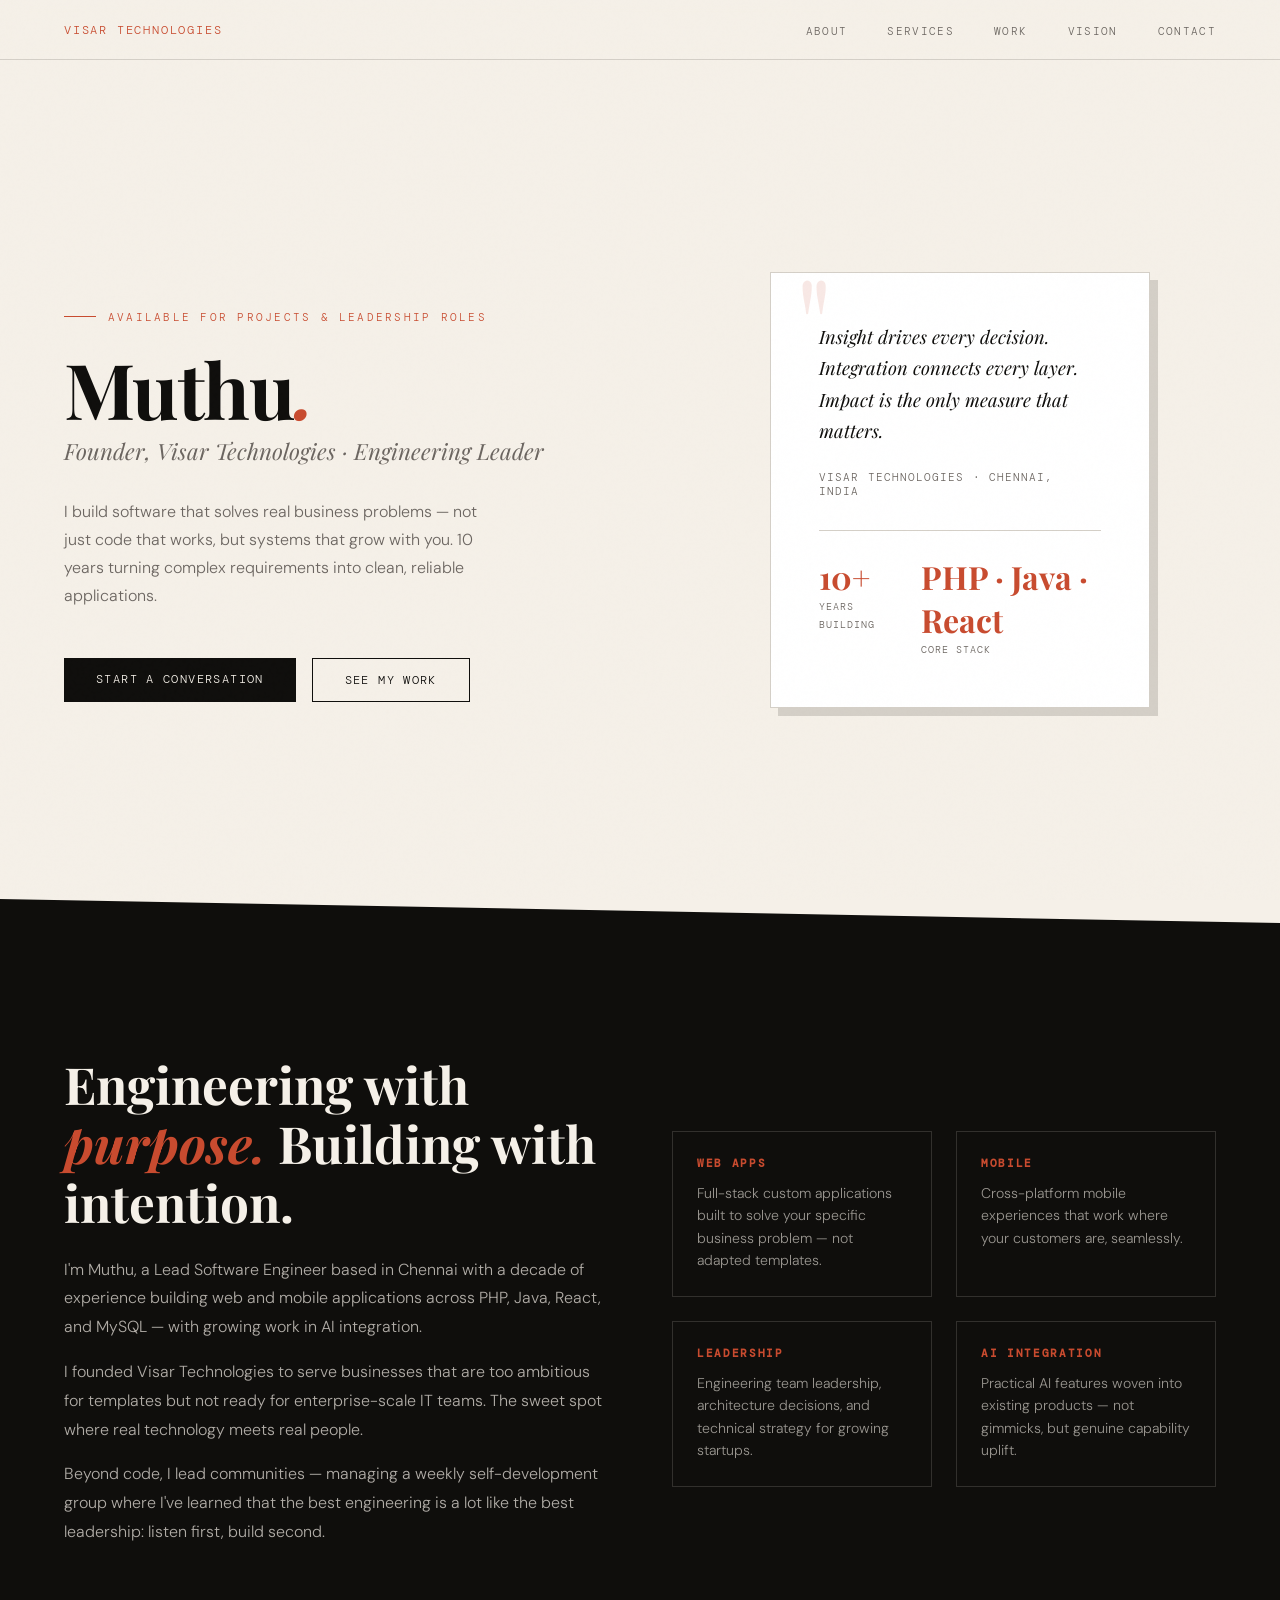
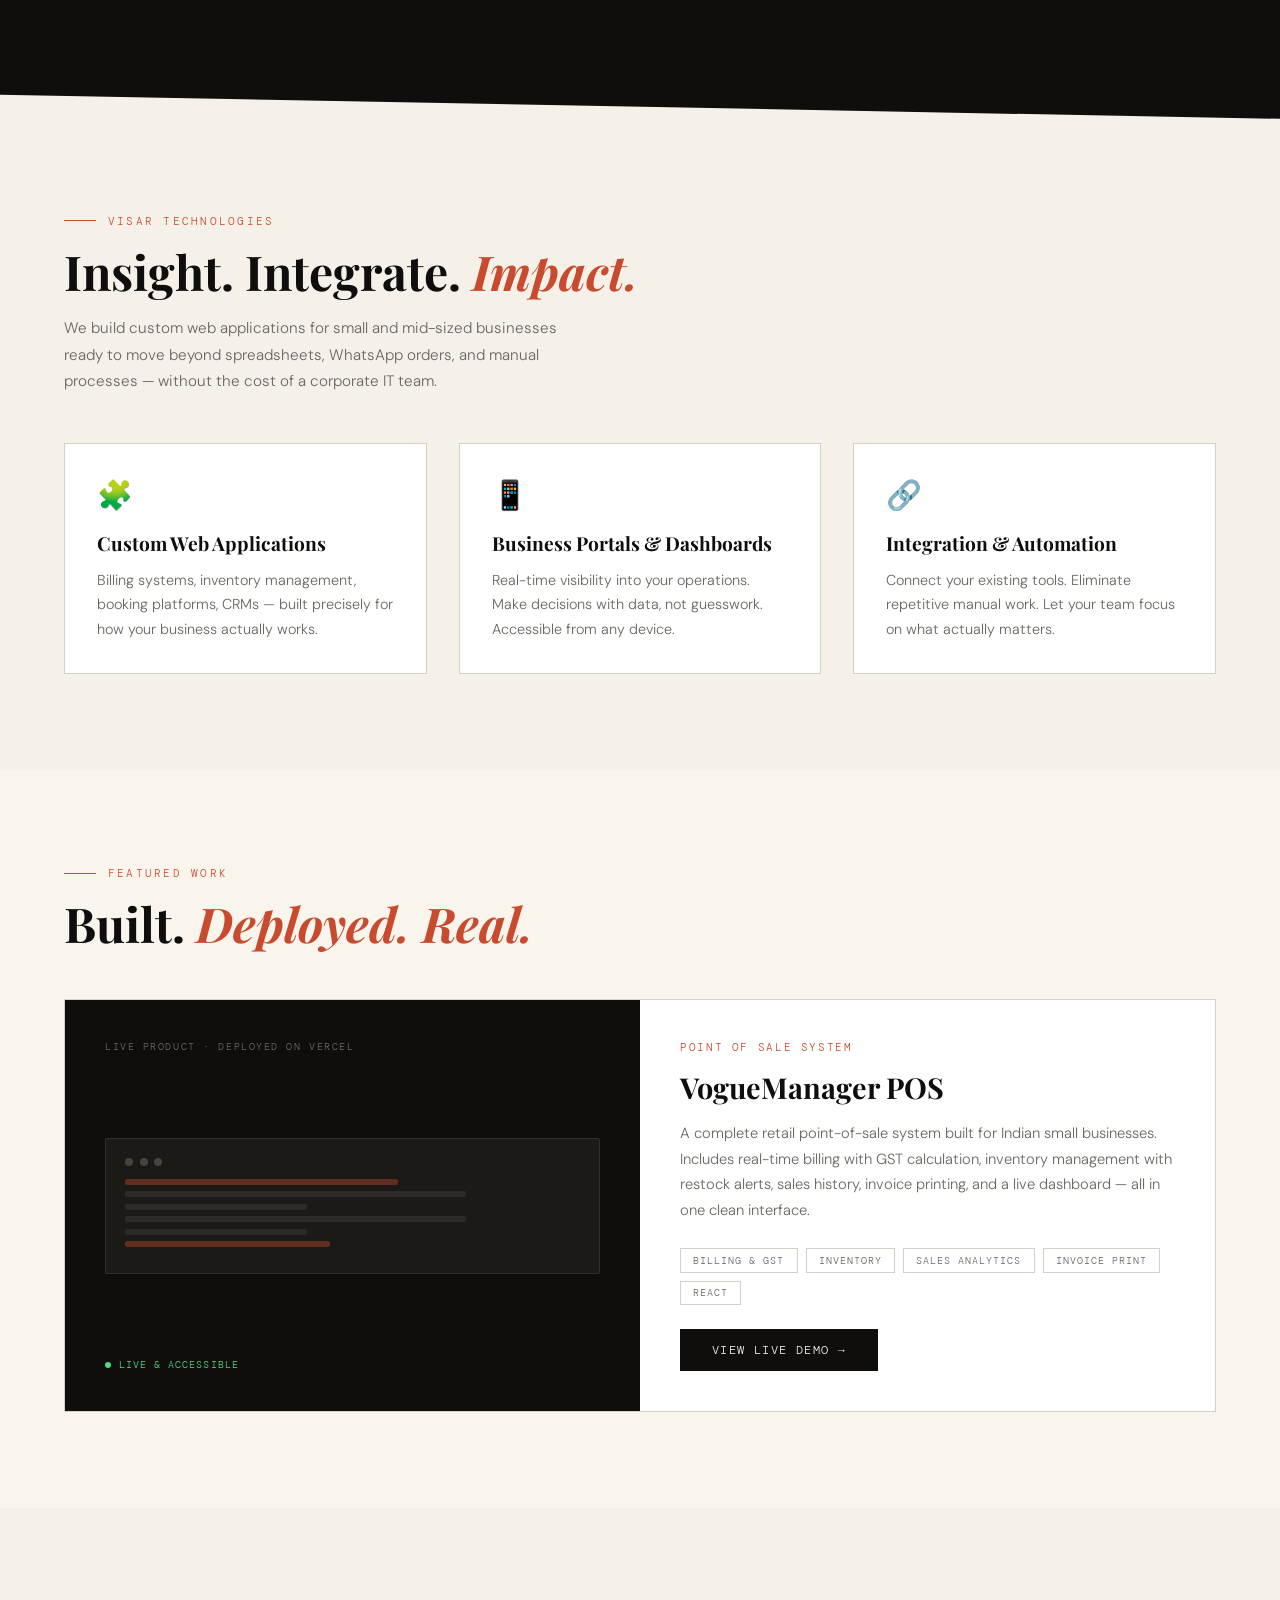
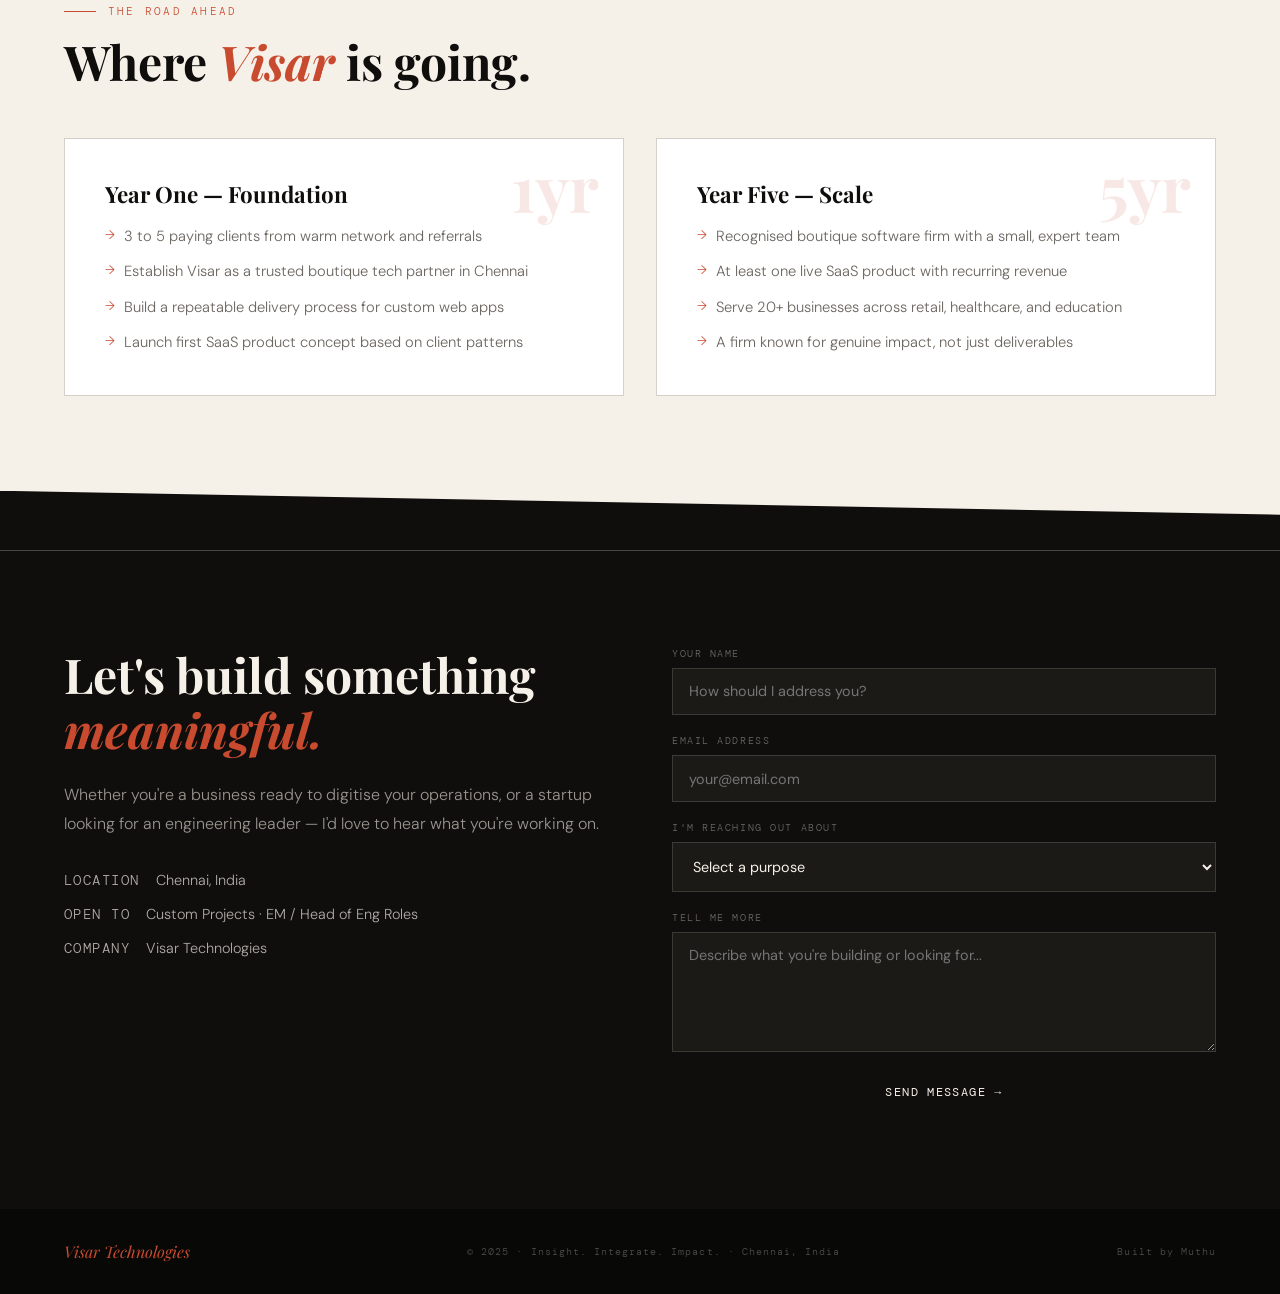
==== index.html @ 9df5c3df "Index committed" ====
<!DOCTYPE html>
<html lang="en">
<head>
<meta charset="UTF-8">
<meta name="viewport" content="width=device-width, initial-scale=1.0">
<title>Muthu — Founder, Visar Technologies</title>
<link href="https://fonts.googleapis.com/css2?family=Playfair+Display:ital,wght@0,400;0,700;1,400&family=DM+Mono:wght@300;400;500&family=DM+Sans:wght@300;400;500&display=swap" rel="stylesheet">
<style>
  :root {
    --ink: #0f0e0c;
    --paper: #f5f0e8;
    --accent: #c84b2f;
    --gold: #b8860b;
    --muted: #6b6560;
    --border: #d4cfc7;
    --card: #ffffff;
  }

  * { margin: 0; padding: 0; box-sizing: border-box; }

  html { scroll-behavior: smooth; }

  body {
    background: var(--paper);
    color: var(--ink);
    font-family: 'DM Sans', sans-serif;
    font-weight: 300;
    overflow-x: hidden;
  }

  /* Grain texture overlay */
  body::before {
    content: '';
    position: fixed;
    top: 0; left: 0;
    width: 100%; height: 100%;
    background-image: url("data:image/svg+xml,%3Csvg viewBox='0 0 256 256' xmlns='http://www.w3.org/2000/svg'%3E%3Cfilter id='noise'%3E%3CfeTurbulence type='fractalNoise' baseFrequency='0.9' numOctaves='4' stitchTiles='stitch'/%3E%3C/filter%3E%3Crect width='100%25' height='100%25' filter='url(%23noise)' opacity='0.04'/%3E%3C/svg%3E");
    pointer-events: none;
    z-index: 1000;
    opacity: 0.4;
  }

  /* NAV */
  nav {
    position: fixed;
    top: 0; left: 0; right: 0;
    z-index: 100;
    padding: 1.2rem 4rem;
    display: flex;
    justify-content: space-between;
    align-items: center;
    background: rgba(245, 240, 232, 0.92);
    backdrop-filter: blur(12px);
    border-bottom: 1px solid var(--border);
  }

  .nav-logo {
    font-family: 'DM Mono', monospace;
    font-size: 0.75rem;
    letter-spacing: 0.15em;
    text-transform: uppercase;
    color: var(--accent);
  }

  .nav-links {
    display: flex;
    gap: 2.5rem;
    list-style: none;
  }

  .nav-links a {
    font-family: 'DM Mono', monospace;
    font-size: 0.7rem;
    letter-spacing: 0.12em;
    text-transform: uppercase;
    color: var(--muted);
    text-decoration: none;
    transition: color 0.2s;
  }

  .nav-links a:hover { color: var(--ink); }

  /* HERO */
  .hero {
    min-height: 100vh;
    display: grid;
    grid-template-columns: 1fr 1fr;
    padding-top: 5rem;
    position: relative;
    overflow: hidden;
  }

  .hero-left {
    padding: 6rem 3rem 4rem 4rem;
    display: flex;
    flex-direction: column;
    justify-content: center;
    animation: fadeUp 0.9s ease both;
  }

  .hero-tag {
    font-family: 'DM Mono', monospace;
    font-size: 0.7rem;
    letter-spacing: 0.2em;
    text-transform: uppercase;
    color: var(--accent);
    margin-bottom: 1.5rem;
    display: flex;
    align-items: center;
    gap: 0.75rem;
  }

  .hero-tag::before {
    content: '';
    width: 2rem;
    height: 1px;
    background: var(--accent);
  }

  .hero-name {
    font-family: 'Playfair Display', serif;
    font-size: clamp(3.5rem, 6vw, 5.5rem);
    line-height: 1.05;
    font-weight: 700;
    margin-bottom: 0.5rem;
    letter-spacing: -0.02em;
  }

  .hero-name span {
    font-style: italic;
    color: var(--accent);
  }

  .hero-title {
    font-family: 'Playfair Display', serif;
    font-size: clamp(1.1rem, 2vw, 1.4rem);
    color: var(--muted);
    font-style: italic;
    margin-bottom: 2rem;
    font-weight: 400;
  }

  .hero-desc {
    font-size: 1rem;
    line-height: 1.75;
    color: var(--muted);
    max-width: 420px;
    margin-bottom: 3rem;
  }

  .hero-ctas {
    display: flex;
    gap: 1rem;
    flex-wrap: wrap;
  }

  .btn-primary {
    padding: 0.85rem 2rem;
    background: var(--ink);
    color: var(--paper);
    font-family: 'DM Mono', monospace;
    font-size: 0.72rem;
    letter-spacing: 0.12em;
    text-transform: uppercase;
    text-decoration: none;
    border: none;
    cursor: pointer;
    transition: all 0.25s;
    display: inline-block;
  }

  .btn-primary:hover {
    background: var(--accent);
    transform: translateY(-2px);
  }

  .btn-secondary {
    padding: 0.85rem 2rem;
    background: transparent;
    color: var(--ink);
    font-family: 'DM Mono', monospace;
    font-size: 0.72rem;
    letter-spacing: 0.12em;
    text-transform: uppercase;
    text-decoration: none;
    border: 1px solid var(--ink);
    cursor: pointer;
    transition: all 0.25s;
    display: inline-block;
  }

  .btn-secondary:hover {
    background: var(--ink);
    color: var(--paper);
    transform: translateY(-2px);
  }

  .hero-right {
    position: relative;
    display: flex;
    align-items: center;
    justify-content: center;
    animation: fadeUp 0.9s 0.2s ease both;
    opacity: 0;
  }

  .hero-card {
    background: var(--card);
    border: 1px solid var(--border);
    padding: 3rem;
    max-width: 380px;
    width: 90%;
    position: relative;
    box-shadow: 8px 8px 0 var(--border);
  }

  .hero-card::before {
    content: '"';
    font-family: 'Playfair Display', serif;
    font-size: 8rem;
    color: var(--accent);
    opacity: 0.12;
    position: absolute;
    top: -1rem;
    left: 1.5rem;
    line-height: 1;
  }

  .hero-card p {
    font-family: 'Playfair Display', serif;
    font-size: 1.15rem;
    line-height: 1.7;
    font-style: italic;
    color: var(--ink);
    margin-bottom: 1.5rem;
  }

  .hero-card-meta {
    font-family: 'DM Mono', monospace;
    font-size: 0.68rem;
    letter-spacing: 0.1em;
    text-transform: uppercase;
    color: var(--muted);
  }

  .hero-stat-row {
    display: flex;
    gap: 2rem;
    margin-top: 2rem;
    padding-top: 1.5rem;
    border-top: 1px solid var(--border);
  }

  .hero-stat h3 {
    font-family: 'Playfair Display', serif;
    font-size: 2rem;
    color: var(--accent);
    font-weight: 700;
  }

  .hero-stat p {
    font-family: 'DM Mono', monospace;
    font-size: 0.65rem;
    letter-spacing: 0.1em;
    text-transform: uppercase;
    color: var(--muted);
    font-style: normal;
    margin: 0;
  }

  /* DIAGONAL DIVIDER */
  .divider {
    width: 100%;
    height: 60px;
    background: var(--ink);
    clip-path: polygon(0 0, 100% 40%, 100% 100%, 0 100%);
    margin-top: -1px;
  }

  /* ABOUT */
  .about {
    background: var(--ink);
    color: var(--paper);
    padding: 6rem 4rem;
    display: grid;
    grid-template-columns: 1fr 1fr;
    gap: 4rem;
    align-items: center;
  }

  .about-left h2 {
    font-family: 'Playfair Display', serif;
    font-size: clamp(2rem, 4vw, 3.2rem);
    line-height: 1.15;
    margin-bottom: 1.5rem;
  }

  .about-left h2 em {
    color: var(--accent);
    font-style: italic;
  }

  .about-left p {
    font-size: 1rem;
    line-height: 1.8;
    color: rgba(245,240,232,0.7);
    margin-bottom: 1rem;
  }

  .about-right {
    display: grid;
    grid-template-columns: 1fr 1fr;
    gap: 1.5rem;
  }

  .skill-card {
    border: 1px solid rgba(245,240,232,0.15);
    padding: 1.5rem;
    transition: border-color 0.2s;
  }

  .skill-card:hover {
    border-color: var(--accent);
  }

  .skill-card h4 {
    font-family: 'DM Mono', monospace;
    font-size: 0.7rem;
    letter-spacing: 0.15em;
    text-transform: uppercase;
    color: var(--accent);
    margin-bottom: 0.75rem;
  }

  .skill-card p {
    font-size: 0.88rem;
    line-height: 1.6;
    color: rgba(245,240,232,0.6);
    margin: 0;
  }

  /* DIVIDER REVERSE */
  .divider-reverse {
    width: 100%;
    height: 60px;
    background: var(--ink);
    clip-path: polygon(0 0, 100% 0, 100% 100%, 0 60%);
    margin-bottom: -1px;
  }

  /* VISAR SECTION */
  .visar {
    padding: 6rem 4rem;
    background: var(--paper);
  }

  .section-label {
    font-family: 'DM Mono', monospace;
    font-size: 0.7rem;
    letter-spacing: 0.2em;
    text-transform: uppercase;
    color: var(--accent);
    margin-bottom: 1rem;
    display: flex;
    align-items: center;
    gap: 0.75rem;
  }

  .section-label::before {
    content: '';
    width: 2rem;
    height: 1px;
    background: var(--accent);
  }

  .section-title {
    font-family: 'Playfair Display', serif;
    font-size: clamp(2rem, 4vw, 3rem);
    line-height: 1.15;
    margin-bottom: 1rem;
  }

  .section-title em { color: var(--accent); font-style: italic; }

  .visar-grid {
    display: grid;
    grid-template-columns: 1fr 1fr 1fr;
    gap: 2rem;
    margin-top: 3rem;
  }

  .visar-card {
    border: 1px solid var(--border);
    padding: 2rem;
    background: var(--card);
    transition: all 0.25s;
    position: relative;
    overflow: hidden;
  }

  .visar-card::after {
    content: '';
    position: absolute;
    bottom: 0; left: 0;
    width: 0; height: 3px;
    background: var(--accent);
    transition: width 0.3s;
  }

  .visar-card:hover::after { width: 100%; }
  .visar-card:hover { transform: translateY(-4px); box-shadow: 0 12px 32px rgba(0,0,0,0.08); }

  .visar-icon {
    font-size: 1.8rem;
    margin-bottom: 1rem;
  }

  .visar-card h3 {
    font-family: 'Playfair Display', serif;
    font-size: 1.2rem;
    margin-bottom: 0.75rem;
  }

  .visar-card p {
    font-size: 0.9rem;
    line-height: 1.7;
    color: var(--muted);
  }

  /* PROJECTS */
  .projects {
    padding: 6rem 4rem;
    background: #f9f5ed;
  }

  .project-card {
    border: 1px solid var(--border);
    background: var(--card);
    overflow: hidden;
    display: grid;
    grid-template-columns: 1fr 1fr;
    margin-top: 3rem;
    transition: box-shadow 0.25s;
  }

  .project-card:hover {
    box-shadow: 0 16px 48px rgba(0,0,0,0.1);
  }

  .project-preview {
    background: var(--ink);
    padding: 2.5rem;
    display: flex;
    flex-direction: column;
    justify-content: space-between;
    min-height: 320px;
  }

  .project-preview-header {
    font-family: 'DM Mono', monospace;
    font-size: 0.65rem;
    letter-spacing: 0.15em;
    text-transform: uppercase;
    color: rgba(245,240,232,0.4);
  }

  .project-screen {
    background: rgba(245,240,232,0.05);
    border: 1px solid rgba(245,240,232,0.1);
    border-radius: 2px;
    padding: 1.2rem;
    margin: 1rem 0;
  }

  .screen-bar {
    display: flex;
    gap: 0.4rem;
    margin-bottom: 0.8rem;
  }

  .screen-dot {
    width: 8px; height: 8px;
    border-radius: 50%;
    background: rgba(245,240,232,0.2);
  }

  .screen-line {
    height: 6px;
    background: rgba(245,240,232,0.08);
    border-radius: 2px;
    margin-bottom: 0.4rem;
  }

  .screen-line.accent { background: rgba(200,75,47,0.4); width: 60%; }
  .screen-line.short { width: 40%; }
  .screen-line.med { width: 75%; }

  .project-live-tag {
    font-family: 'DM Mono', monospace;
    font-size: 0.65rem;
    letter-spacing: 0.1em;
    text-transform: uppercase;
    color: #4ade80;
    display: flex;
    align-items: center;
    gap: 0.5rem;
  }

  .project-live-tag::before {
    content: '';
    width: 6px; height: 6px;
    border-radius: 50%;
    background: #4ade80;
    animation: pulse 2s infinite;
  }

  .project-info {
    padding: 2.5rem;
    display: flex;
    flex-direction: column;
    justify-content: center;
  }

  .project-type {
    font-family: 'DM Mono', monospace;
    font-size: 0.68rem;
    letter-spacing: 0.15em;
    text-transform: uppercase;
    color: var(--accent);
    margin-bottom: 1rem;
  }

  .project-info h3 {
    font-family: 'Playfair Display', serif;
    font-size: 1.8rem;
    margin-bottom: 1rem;
    line-height: 1.2;
  }

  .project-info p {
    font-size: 0.92rem;
    line-height: 1.75;
    color: var(--muted);
    margin-bottom: 1.5rem;
  }

  .project-tags {
    display: flex;
    flex-wrap: wrap;
    gap: 0.5rem;
    margin-bottom: 1.5rem;
  }

  .tag {
    font-family: 'DM Mono', monospace;
    font-size: 0.65rem;
    letter-spacing: 0.1em;
    text-transform: uppercase;
    padding: 0.3rem 0.75rem;
    border: 1px solid var(--border);
    color: var(--muted);
  }

  /* GOALS */
  .goals {
    padding: 6rem 4rem;
    background: var(--paper);
  }

  .goals-grid {
    display: grid;
    grid-template-columns: 1fr 1fr;
    gap: 2rem;
    margin-top: 3rem;
  }

  .goal-card {
    border: 1px solid var(--border);
    padding: 2.5rem;
    background: var(--card);
    position: relative;
  }

  .goal-year {
    font-family: 'Playfair Display', serif;
    font-size: 4rem;
    color: var(--accent);
    opacity: 0.12;
    position: absolute;
    top: 1rem;
    right: 1.5rem;
    font-weight: 700;
    line-height: 1;
  }

  .goal-card h3 {
    font-family: 'Playfair Display', serif;
    font-size: 1.4rem;
    margin-bottom: 1rem;
  }

  .goal-items {
    list-style: none;
    display: flex;
    flex-direction: column;
    gap: 0.75rem;
  }

  .goal-items li {
    font-size: 0.92rem;
    color: var(--muted);
    line-height: 1.6;
    padding-left: 1.2rem;
    position: relative;
  }

  .goal-items li::before {
    content: '→';
    position: absolute;
    left: 0;
    color: var(--accent);
    font-size: 0.8rem;
  }

  /* CONTACT */
  .contact {
    background: var(--ink);
    color: var(--paper);
    padding: 6rem 4rem;
    display: grid;
    grid-template-columns: 1fr 1fr;
    gap: 4rem;
    align-items: start;
  }

  .contact-left h2 {
    font-family: 'Playfair Display', serif;
    font-size: clamp(2rem, 4vw, 3rem);
    line-height: 1.15;
    margin-bottom: 1.5rem;
  }

  .contact-left h2 em { color: var(--accent); font-style: italic; }

  .contact-left p {
    font-size: 1rem;
    line-height: 1.8;
    color: rgba(245,240,232,0.6);
    margin-bottom: 2rem;
  }

  .contact-detail {
    display: flex;
    align-items: center;
    gap: 1rem;
    margin-bottom: 1rem;
  }

  .contact-detail-icon {
    font-family: 'DM Mono', monospace;
    font-size: 0.65rem;
    letter-spacing: 0.1em;
    text-transform: uppercase;
    color: var(--accent);
    min-width: 60px;
  }

  .contact-detail span {
    font-size: 0.9rem;
    color: rgba(245,240,232,0.7);
  }

  .contact-form {
    display: flex;
    flex-direction: column;
    gap: 1.2rem;
  }

  .form-group {
    display: flex;
    flex-direction: column;
    gap: 0.5rem;
  }

  .form-group label {
    font-family: 'DM Mono', monospace;
    font-size: 0.65rem;
    letter-spacing: 0.15em;
    text-transform: uppercase;
    color: rgba(245,240,232,0.4);
  }

  .form-group input,
  .form-group textarea,
  .form-group select {
    background: rgba(245,240,232,0.05);
    border: 1px solid rgba(245,240,232,0.15);
    color: var(--paper);
    padding: 0.85rem 1rem;
    font-family: 'DM Sans', sans-serif;
    font-size: 0.9rem;
    outline: none;
    transition: border-color 0.2s;
    width: 100%;
  }

  .form-group select option {
    background: var(--ink);
    color: var(--paper);
  }

  .form-group input:focus,
  .form-group textarea:focus,
  .form-group select:focus {
    border-color: var(--accent);
  }

  .form-group textarea {
    resize: vertical;
    min-height: 120px;
  }

  .form-success {
    display: none;
    padding: 1rem;
    background: rgba(74, 222, 128, 0.1);
    border: 1px solid rgba(74, 222, 128, 0.3);
    color: #4ade80;
    font-family: 'DM Mono', monospace;
    font-size: 0.75rem;
    letter-spacing: 0.1em;
    text-align: center;
  }

  /* FOOTER */
  footer {
    background: #080807;
    color: rgba(245,240,232,0.3);
    padding: 2rem 4rem;
    display: flex;
    justify-content: space-between;
    align-items: center;
  }

  footer p {
    font-family: 'DM Mono', monospace;
    font-size: 0.65rem;
    letter-spacing: 0.1em;
  }

  .footer-brand {
    font-family: 'Playfair Display', serif;
    font-size: 1rem;
    color: var(--accent);
    font-style: italic;
  }

  /* ANIMATIONS */
  @keyframes fadeUp {
    from { opacity: 0; transform: translateY(24px); }
    to { opacity: 1; transform: translateY(0); }
  }

  @keyframes pulse {
    0%, 100% { opacity: 1; }
    50% { opacity: 0.4; }
  }

  .fade-in {
    opacity: 0;
    transform: translateY(20px);
    transition: opacity 0.7s ease, transform 0.7s ease;
  }

  .fade-in.visible {
    opacity: 1;
    transform: translateY(0);
  }

  /* RESPONSIVE */
  @media (max-width: 900px) {
    nav { padding: 1rem 1.5rem; }
    .nav-links { display: none; }
    .hero { grid-template-columns: 1fr; min-height: auto; }
    .hero-left { padding: 6rem 1.5rem 2rem; }
    .hero-right { padding: 2rem 1.5rem 4rem; }
    .about, .contact { grid-template-columns: 1fr; padding: 4rem 1.5rem; }
    .visar { padding: 4rem 1.5rem; }
    .visar-grid { grid-template-columns: 1fr; }
    .projects { padding: 4rem 1.5rem; }
    .project-card { grid-template-columns: 1fr; }
    .goals { padding: 4rem 1.5rem; }
    .goals-grid { grid-template-columns: 1fr; }
    footer { padding: 1.5rem; flex-direction: column; gap: 0.5rem; text-align: center; }
  }
</style>
</head>
<body>

<!-- NAV -->
<nav>
  <div class="nav-logo">Visar Technologies</div>
  <ul class="nav-links">
    <li><a href="#about">About</a></li>
    <li><a href="#visar">Services</a></li>
    <li><a href="#projects">Work</a></li>
    <li><a href="#goals">Vision</a></li>
    <li><a href="#contact">Contact</a></li>
  </ul>
</nav>

<!-- HERO -->
<section class="hero">
  <div class="hero-left">
    <div class="hero-tag">Available for Projects & Leadership Roles</div>
    <h1 class="hero-name">Muthu<span>.</span></h1>
    <p class="hero-title">Founder, Visar Technologies · Engineering Leader</p>
    <p class="hero-desc">
      I build software that solves real business problems — not just code that works, but systems that grow with you. 10 years turning complex requirements into clean, reliable applications.
    </p>
    <div class="hero-ctas">
      <a href="#contact" class="btn-primary">Start a Conversation</a>
      <a href="#projects" class="btn-secondary">See My Work</a>
    </div>
  </div>

  <div class="hero-right">
    <div class="hero-card">
      <p>Insight drives every decision. Integration connects every layer. Impact is the only measure that matters.</p>
      <div class="hero-card-meta">Visar Technologies · Chennai, India</div>
      <div class="hero-stat-row">
        <div class="hero-stat">
          <h3>10+</h3>
          <p>Years Building</p>
        </div>
        <div class="hero-stat">
          <h3>PHP · Java · React</h3>
          <p>Core Stack</p>
        </div>
      </div>
    </div>
  </div>
</section>

<!-- DIVIDER -->
<div class="divider"></div>

<!-- ABOUT -->
<section class="about" id="about">
  <div class="about-left fade-in">
    <h2>Engineering with <em>purpose.</em> Building with intention.</h2>
    <p>
      I'm Muthu, a Lead Software Engineer based in Chennai with a decade of experience building web and mobile applications across PHP, Java, React, and MySQL — with growing work in AI integration.
    </p>
    <p>
      I founded Visar Technologies to serve businesses that are too ambitious for templates but not ready for enterprise-scale IT teams. The sweet spot where real technology meets real people.
    </p>
    <p>
      Beyond code, I lead communities — managing a weekly self-development group where I've learned that the best engineering is a lot like the best leadership: listen first, build second.
    </p>
  </div>

  <div class="about-right fade-in">
    <div class="skill-card">
      <h4>Web Apps</h4>
      <p>Full-stack custom applications built to solve your specific business problem — not adapted templates.</p>
    </div>
    <div class="skill-card">
      <h4>Mobile</h4>
      <p>Cross-platform mobile experiences that work where your customers are, seamlessly.</p>
    </div>
    <div class="skill-card">
      <h4>Leadership</h4>
      <p>Engineering team leadership, architecture decisions, and technical strategy for growing startups.</p>
    </div>
    <div class="skill-card">
      <h4>AI Integration</h4>
      <p>Practical AI features woven into existing products — not gimmicks, but genuine capability uplift.</p>
    </div>
  </div>
</section>

<!-- DIVIDER REVERSE -->
<div class="divider-reverse"></div>

<!-- VISAR SECTION -->
<section class="visar" id="visar">
  <div class="section-label">Visar Technologies</div>
  <h2 class="section-title fade-in">Insight. Integrate. <em>Impact.</em></h2>
  <p style="color: var(--muted); max-width: 520px; line-height: 1.75; font-size: 0.95rem;" class="fade-in">
    We build custom web applications for small and mid-sized businesses ready to move beyond spreadsheets, WhatsApp orders, and manual processes — without the cost of a corporate IT team.
  </p>

  <div class="visar-grid">
    <div class="visar-card fade-in">
      <div class="visar-icon">🧩</div>
      <h3>Custom Web Applications</h3>
      <p>Billing systems, inventory management, booking platforms, CRMs — built precisely for how your business actually works.</p>
    </div>
    <div class="visar-card fade-in">
      <div class="visar-icon">📱</div>
      <h3>Business Portals & Dashboards</h3>
      <p>Real-time visibility into your operations. Make decisions with data, not guesswork. Accessible from any device.</p>
    </div>
    <div class="visar-card fade-in">
      <div class="visar-icon">🔗</div>
      <h3>Integration & Automation</h3>
      <p>Connect your existing tools. Eliminate repetitive manual work. Let your team focus on what actually matters.</p>
    </div>
  </div>
</section>

<!-- PROJECTS -->
<section class="projects" id="projects">
  <div class="section-label">Featured Work</div>
  <h2 class="section-title fade-in">Built. <em>Deployed. Real.</em></h2>

  <div class="project-card fade-in">
    <div class="project-preview">
      <div class="project-preview-header">Live Product · Deployed on Vercel</div>
      <div class="project-screen">
        <div class="screen-bar">
          <div class="screen-dot"></div>
          <div class="screen-dot"></div>
          <div class="screen-dot"></div>
        </div>
        <div class="screen-line accent"></div>
        <div class="screen-line med"></div>
        <div class="screen-line short"></div>
        <div class="screen-line med"></div>
        <div class="screen-line short"></div>
        <div class="screen-line accent" style="width:45%"></div>
      </div>
      <div class="project-live-tag">Live & Accessible</div>
    </div>

    <div class="project-info">
      <div class="project-type">Point of Sale System</div>
      <h3>VogueManager POS</h3>
      <p>
        A complete retail point-of-sale system built for Indian small businesses. Includes real-time billing with GST calculation, inventory management with restock alerts, sales history, invoice printing, and a live dashboard — all in one clean interface.
      </p>
      <div class="project-tags">
        <span class="tag">Billing & GST</span>
        <span class="tag">Inventory</span>
        <span class="tag">Sales Analytics</span>
        <span class="tag">Invoice Print</span>
        <span class="tag">React</span>
      </div>
      <a href="https://vogue-lilac.vercel.app/" target="_blank" class="btn-primary" style="align-self: flex-start;">View Live Demo →</a>
    </div>
  </div>
</section>

<!-- GOALS -->
<section class="goals" id="goals">
  <div class="section-label">The Road Ahead</div>
  <h2 class="section-title fade-in">Where <em>Visar</em> is going.</h2>

  <div class="goals-grid">
    <div class="goal-card fade-in">
      <div class="goal-year">1yr</div>
      <h3>Year One — Foundation</h3>
      <ul class="goal-items">
        <li>3 to 5 paying clients from warm network and referrals</li>
        <li>Establish Visar as a trusted boutique tech partner in Chennai</li>
        <li>Build a repeatable delivery process for custom web apps</li>
        <li>Launch first SaaS product concept based on client patterns</li>
      </ul>
    </div>
    <div class="goal-card fade-in">
      <div class="goal-year">5yr</div>
      <h3>Year Five — Scale</h3>
      <ul class="goal-items">
        <li>Recognised boutique software firm with a small, expert team</li>
        <li>At least one live SaaS product with recurring revenue</li>
        <li>Serve 20+ businesses across retail, healthcare, and education</li>
        <li>A firm known for genuine impact, not just deliverables</li>
      </ul>
    </div>
  </div>
</section>

<!-- CONTACT -->
<div class="divider"></div>
<section class="contact" id="contact">
  <div class="contact-left fade-in">
    <h2>Let's build something <em>meaningful.</em></h2>
    <p>
      Whether you're a business ready to digitise your operations, or a startup looking for an engineering leader — I'd love to hear what you're working on.
    </p>
    <div class="contact-detail">
      <span class="contact-detail-icon">Location</span>
      <span>Chennai, India</span>
    </div>
    <div class="contact-detail">
      <span class="contact-detail-icon">Open to</span>
      <span>Custom Projects · EM / Head of Eng Roles</span>
    </div>
    <div class="contact-detail">
      <span class="contact-detail-icon">Company</span>
      <span>Visar Technologies</span>
    </div>
  </div>

  <div class="fade-in">
    <form class="contact-form" onsubmit="handleSubmit(event)">
      <div class="form-group">
        <label>Your Name</label>
        <input type="text" placeholder="How should I address you?" required />
      </div>
      <div class="form-group">
        <label>Email Address</label>
        <input type="email" placeholder="your@email.com" required />
      </div>
      <div class="form-group">
        <label>I'm reaching out about</label>
        <select required>
          <option value="" disabled selected>Select a purpose</option>
          <option>A custom software project</option>
          <option>Engineering leadership role</option>
          <option>Partnership or collaboration</option>
          <option>General enquiry</option>
        </select>
      </div>
      <div class="form-group">
        <label>Tell me more</label>
        <textarea placeholder="Describe what you're building or looking for..." required></textarea>
      </div>
      <button type="submit" class="btn-primary">Send Message →</button>
      <div class="form-success" id="formSuccess">✓ Message received. I'll be in touch shortly.</div>
    </form>
  </div>
</section>

<!-- FOOTER -->
<footer>
  <div class="footer-brand">Visar Technologies</div>
  <p>© 2025 · Insight. Integrate. Impact. · Chennai, India</p>
  <p>Built by Muthu</p>
</footer>

<script>
  // Scroll animations
  const observer = new IntersectionObserver((entries) => {
    entries.forEach(entry => {
      if (entry.isIntersecting) {
        entry.target.classList.add('visible');
      }
    });
  }, { threshold: 0.1 });

  document.querySelectorAll('.fade-in').forEach(el => observer.observe(el));

  // Hero right animation fix
  document.querySelector('.hero-right').style.animation = 'fadeUp 0.9s 0.2s ease both';

  // Form submit
  function handleSubmit(e) {
    e.preventDefault();
    const success = document.getElementById('formSuccess');
    success.style.display = 'block';
    e.target.reset();
    setTimeout(() => { success.style.display = 'none'; }, 5000);
  }
</script>
</body>
</html>
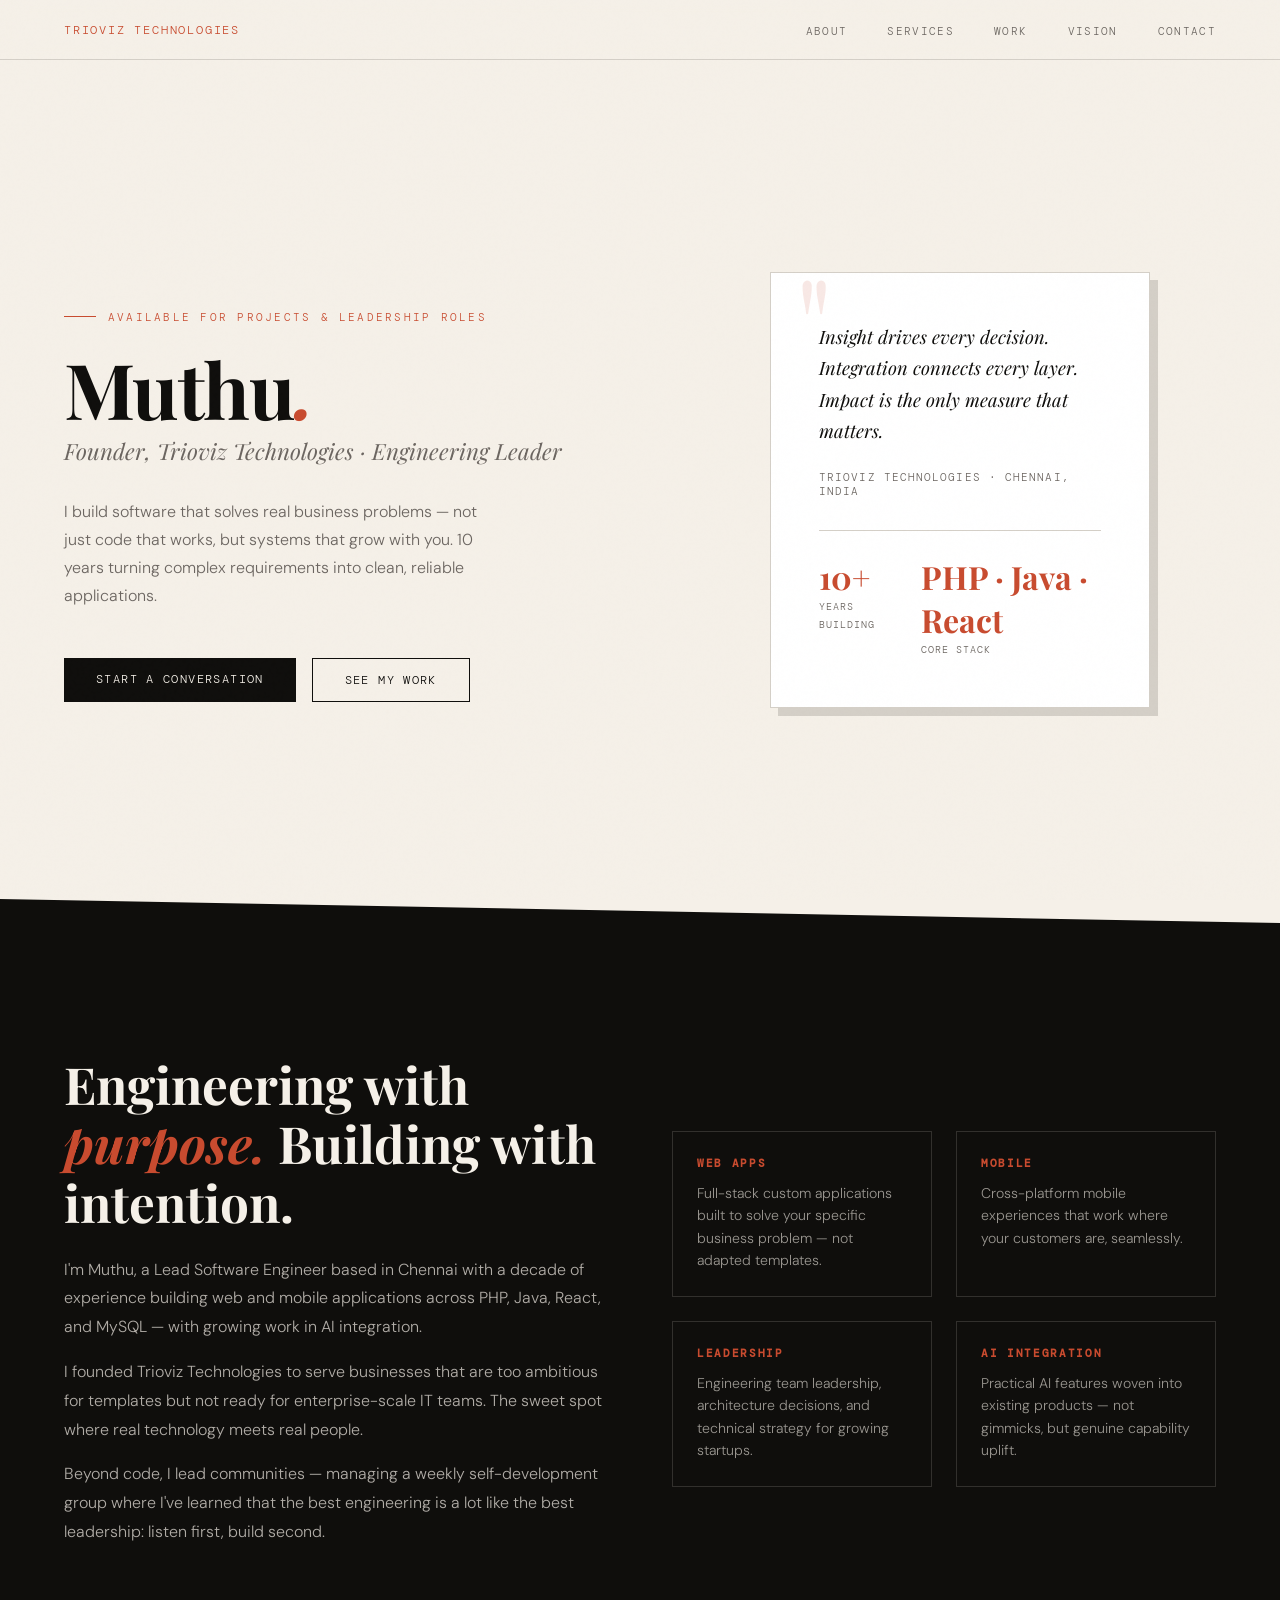
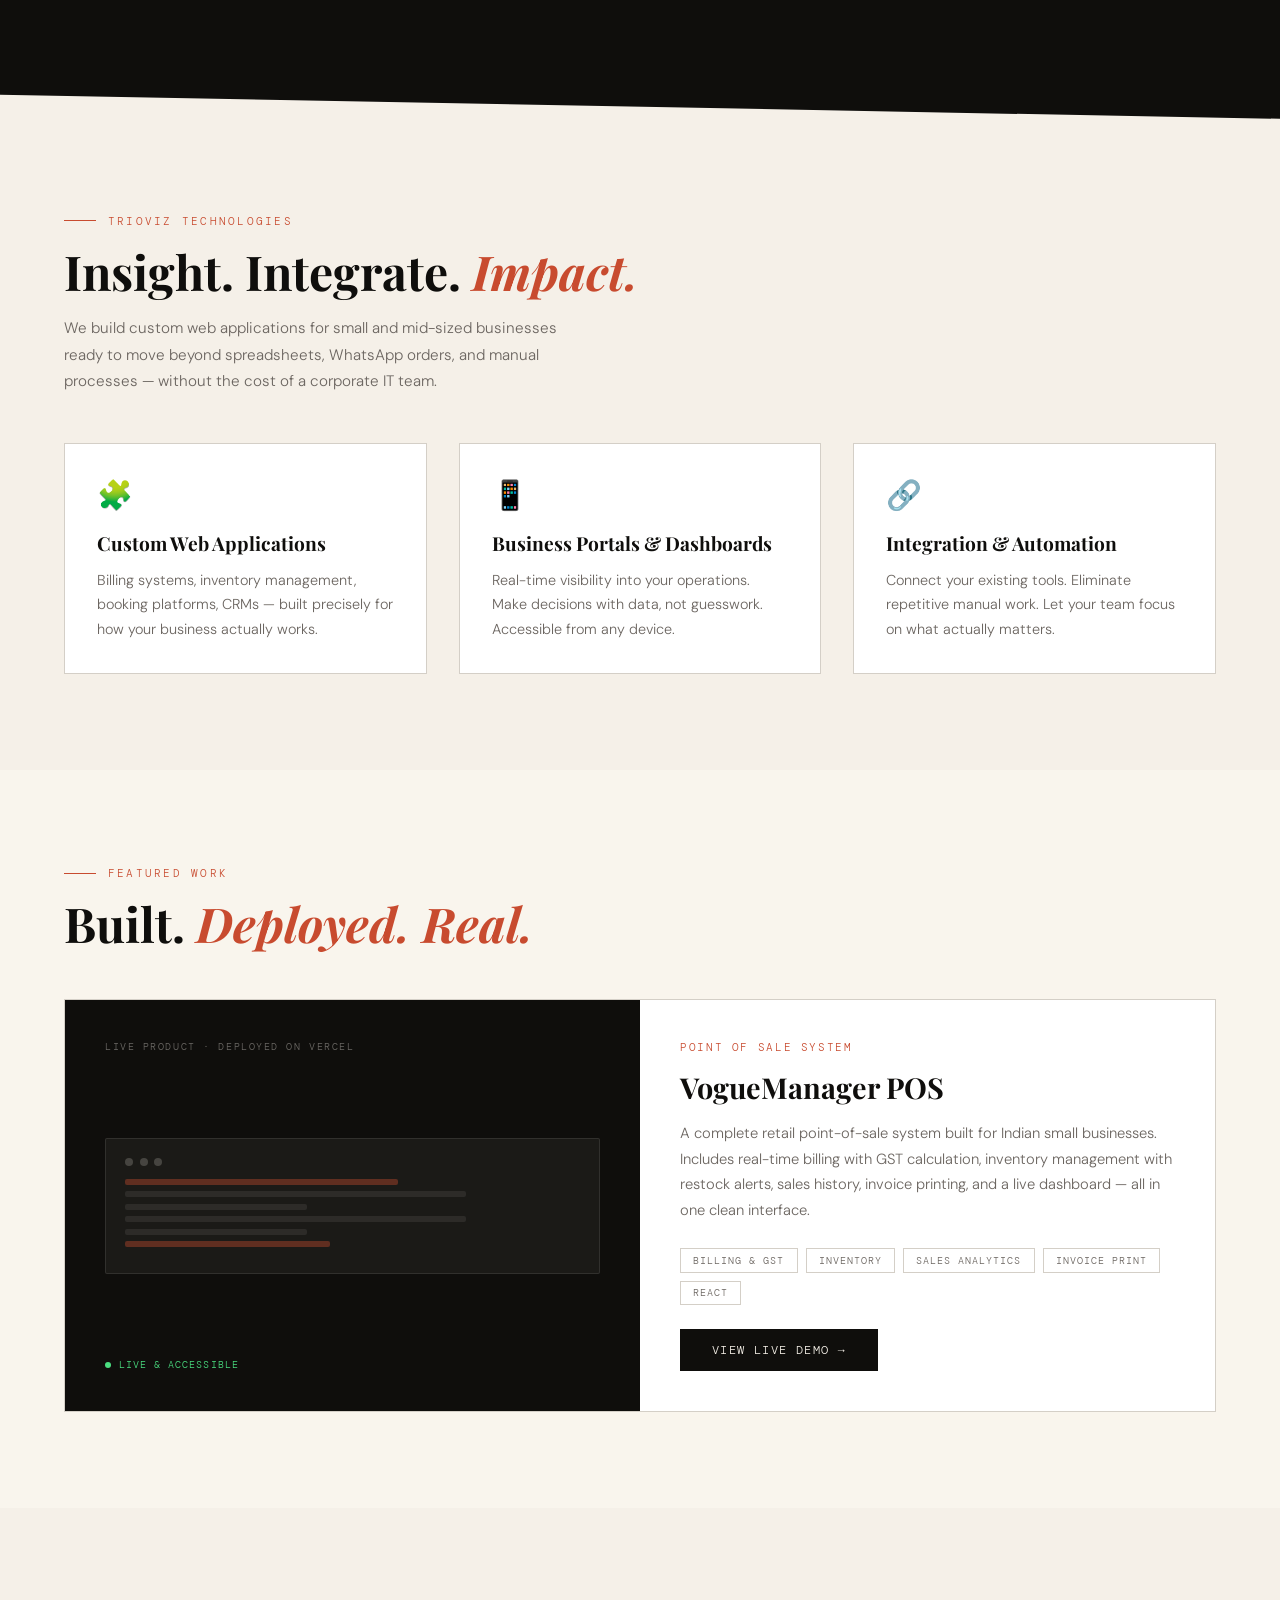
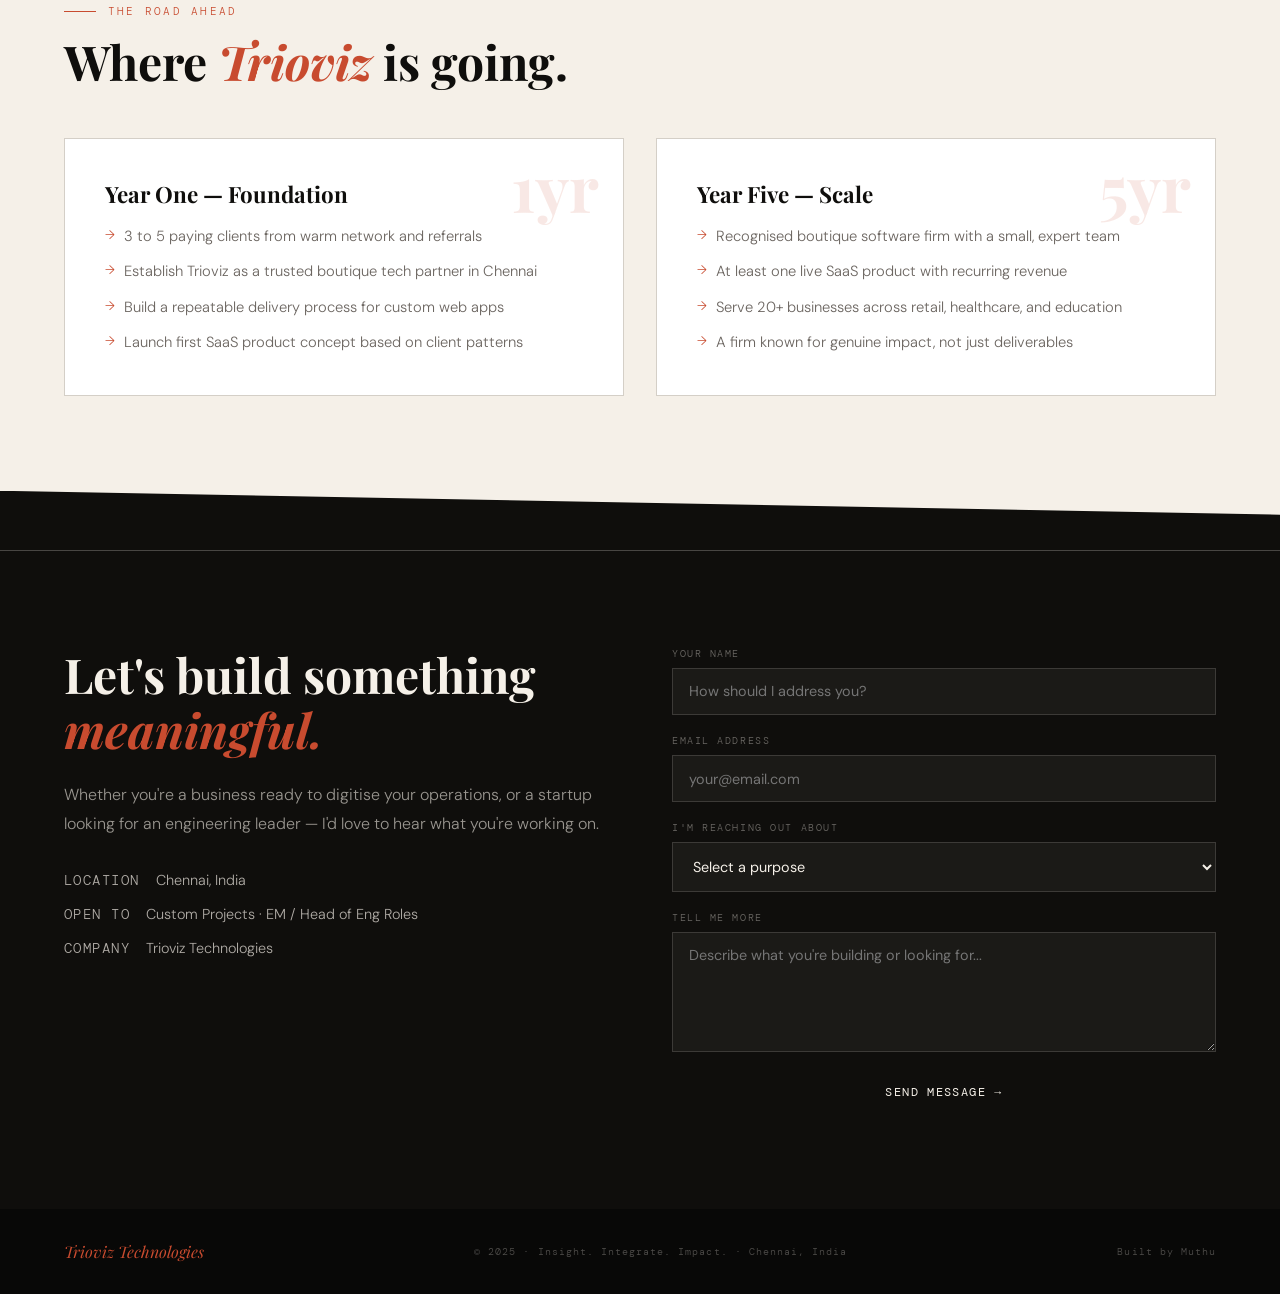
==== commit 42347022: "Update index.html" ====
--- a/index.html
+++ b/index.html
@@ -3,7 +3,7 @@
 <head>
 <meta charset="UTF-8">
 <meta name="viewport" content="width=device-width, initial-scale=1.0">
-<title>Muthu — Founder, Visar Technologies</title>
+<title>Muthu — Founder, Trioviz Technologies</title>
 <link href="https://fonts.googleapis.com/css2?family=Playfair+Display:ital,wght@0,400;0,700;1,400&family=DM+Mono:wght@300;400;500&family=DM+Sans:wght@300;400;500&display=swap" rel="stylesheet">
 <style>
   :root {
@@ -348,8 +348,8 @@
     margin-bottom: -1px;
   }
 
-  /* VISAR SECTION */
-  .visar {
+  /* Trioviz SECTION */
+  .Trioviz {
     padding: 6rem 4rem;
     background: var(--paper);
   }
@@ -382,14 +382,14 @@
 
   .section-title em { color: var(--accent); font-style: italic; }
 
-  .visar-grid {
+  .Trioviz-grid {
     display: grid;
     grid-template-columns: 1fr 1fr 1fr;
     gap: 2rem;
     margin-top: 3rem;
   }
 
-  .visar-card {
+  .Trioviz-card {
     border: 1px solid var(--border);
     padding: 2rem;
     background: var(--card);
@@ -398,7 +398,7 @@
     overflow: hidden;
   }
 
-  .visar-card::after {
+  .Trioviz-card::after {
     content: '';
     position: absolute;
     bottom: 0; left: 0;
@@ -407,21 +407,21 @@
     transition: width 0.3s;
   }
 
-  .visar-card:hover::after { width: 100%; }
-  .visar-card:hover { transform: translateY(-4px); box-shadow: 0 12px 32px rgba(0,0,0,0.08); }
-
-  .visar-icon {
+  .Trioviz-card:hover::after { width: 100%; }
+  .Trioviz-card:hover { transform: translateY(-4px); box-shadow: 0 12px 32px rgba(0,0,0,0.08); }
+
+  .Trioviz-icon {
     font-size: 1.8rem;
     margin-bottom: 1rem;
   }
 
-  .visar-card h3 {
+  .Trioviz-card h3 {
     font-family: 'Playfair Display', serif;
     font-size: 1.2rem;
     margin-bottom: 0.75rem;
   }
 
-  .visar-card p {
+  .Trioviz-card p {
     font-size: 0.9rem;
     line-height: 1.7;
     color: var(--muted);
@@ -785,8 +785,8 @@
     .hero-left { padding: 6rem 1.5rem 2rem; }
     .hero-right { padding: 2rem 1.5rem 4rem; }
     .about, .contact { grid-template-columns: 1fr; padding: 4rem 1.5rem; }
-    .visar { padding: 4rem 1.5rem; }
-    .visar-grid { grid-template-columns: 1fr; }
+    .Trioviz { padding: 4rem 1.5rem; }
+    .Trioviz-grid { grid-template-columns: 1fr; }
     .projects { padding: 4rem 1.5rem; }
     .project-card { grid-template-columns: 1fr; }
     .goals { padding: 4rem 1.5rem; }
@@ -799,10 +799,10 @@
 
 <!-- NAV -->
 <nav>
-  <div class="nav-logo">Visar Technologies</div>
+  <div class="nav-logo">Trioviz Technologies</div>
   <ul class="nav-links">
     <li><a href="#about">About</a></li>
-    <li><a href="#visar">Services</a></li>
+    <li><a href="#Trioviz">Services</a></li>
     <li><a href="#projects">Work</a></li>
     <li><a href="#goals">Vision</a></li>
     <li><a href="#contact">Contact</a></li>
@@ -814,7 +814,7 @@
   <div class="hero-left">
     <div class="hero-tag">Available for Projects & Leadership Roles</div>
     <h1 class="hero-name">Muthu<span>.</span></h1>
-    <p class="hero-title">Founder, Visar Technologies · Engineering Leader</p>
+    <p class="hero-title">Founder, Trioviz Technologies · Engineering Leader</p>
     <p class="hero-desc">
       I build software that solves real business problems — not just code that works, but systems that grow with you. 10 years turning complex requirements into clean, reliable applications.
     </p>
@@ -827,7 +827,7 @@
   <div class="hero-right">
     <div class="hero-card">
       <p>Insight drives every decision. Integration connects every layer. Impact is the only measure that matters.</p>
-      <div class="hero-card-meta">Visar Technologies · Chennai, India</div>
+      <div class="hero-card-meta">Trioviz Technologies · Chennai, India</div>
       <div class="hero-stat-row">
         <div class="hero-stat">
           <h3>10+</h3>
@@ -853,7 +853,7 @@
       I'm Muthu, a Lead Software Engineer based in Chennai with a decade of experience building web and mobile applications across PHP, Java, React, and MySQL — with growing work in AI integration.
     </p>
     <p>
-      I founded Visar Technologies to serve businesses that are too ambitious for templates but not ready for enterprise-scale IT teams. The sweet spot where real technology meets real people.
+      I founded Trioviz Technologies to serve businesses that are too ambitious for templates but not ready for enterprise-scale IT teams. The sweet spot where real technology meets real people.
     </p>
     <p>
       Beyond code, I lead communities — managing a weekly self-development group where I've learned that the best engineering is a lot like the best leadership: listen first, build second.
@@ -883,27 +883,27 @@
 <!-- DIVIDER REVERSE -->
 <div class="divider-reverse"></div>
 
-<!-- VISAR SECTION -->
-<section class="visar" id="visar">
-  <div class="section-label">Visar Technologies</div>
+<!-- Trioviz SECTION -->
+<section class="Trioviz" id="Trioviz">
+  <div class="section-label">Trioviz Technologies</div>
   <h2 class="section-title fade-in">Insight. Integrate. <em>Impact.</em></h2>
   <p style="color: var(--muted); max-width: 520px; line-height: 1.75; font-size: 0.95rem;" class="fade-in">
     We build custom web applications for small and mid-sized businesses ready to move beyond spreadsheets, WhatsApp orders, and manual processes — without the cost of a corporate IT team.
   </p>
 
-  <div class="visar-grid">
-    <div class="visar-card fade-in">
-      <div class="visar-icon">🧩</div>
+  <div class="Trioviz-grid">
+    <div class="Trioviz-card fade-in">
+      <div class="Trioviz-icon">🧩</div>
       <h3>Custom Web Applications</h3>
       <p>Billing systems, inventory management, booking platforms, CRMs — built precisely for how your business actually works.</p>
     </div>
-    <div class="visar-card fade-in">
-      <div class="visar-icon">📱</div>
+    <div class="Trioviz-card fade-in">
+      <div class="Trioviz-icon">📱</div>
       <h3>Business Portals & Dashboards</h3>
       <p>Real-time visibility into your operations. Make decisions with data, not guesswork. Accessible from any device.</p>
     </div>
-    <div class="visar-card fade-in">
-      <div class="visar-icon">🔗</div>
+    <div class="Trioviz-card fade-in">
+      <div class="Trioviz-icon">🔗</div>
       <h3>Integration & Automation</h3>
       <p>Connect your existing tools. Eliminate repetitive manual work. Let your team focus on what actually matters.</p>
     </div>
@@ -955,7 +955,7 @@
 <!-- GOALS -->
 <section class="goals" id="goals">
   <div class="section-label">The Road Ahead</div>
-  <h2 class="section-title fade-in">Where <em>Visar</em> is going.</h2>
+  <h2 class="section-title fade-in">Where <em>Trioviz</em> is going.</h2>
 
   <div class="goals-grid">
     <div class="goal-card fade-in">
@@ -963,7 +963,7 @@
       <h3>Year One — Foundation</h3>
       <ul class="goal-items">
         <li>3 to 5 paying clients from warm network and referrals</li>
-        <li>Establish Visar as a trusted boutique tech partner in Chennai</li>
+        <li>Establish Trioviz as a trusted boutique tech partner in Chennai</li>
         <li>Build a repeatable delivery process for custom web apps</li>
         <li>Launch first SaaS product concept based on client patterns</li>
       </ul>
@@ -999,7 +999,7 @@
     </div>
     <div class="contact-detail">
       <span class="contact-detail-icon">Company</span>
-      <span>Visar Technologies</span>
+      <span>Trioviz Technologies</span>
     </div>
   </div>
 
@@ -1035,7 +1035,7 @@
 
 <!-- FOOTER -->
 <footer>
-  <div class="footer-brand">Visar Technologies</div>
+  <div class="footer-brand">Trioviz Technologies</div>
   <p>© 2025 · Insight. Integrate. Impact. · Chennai, India</p>
   <p>Built by Muthu</p>
 </footer>
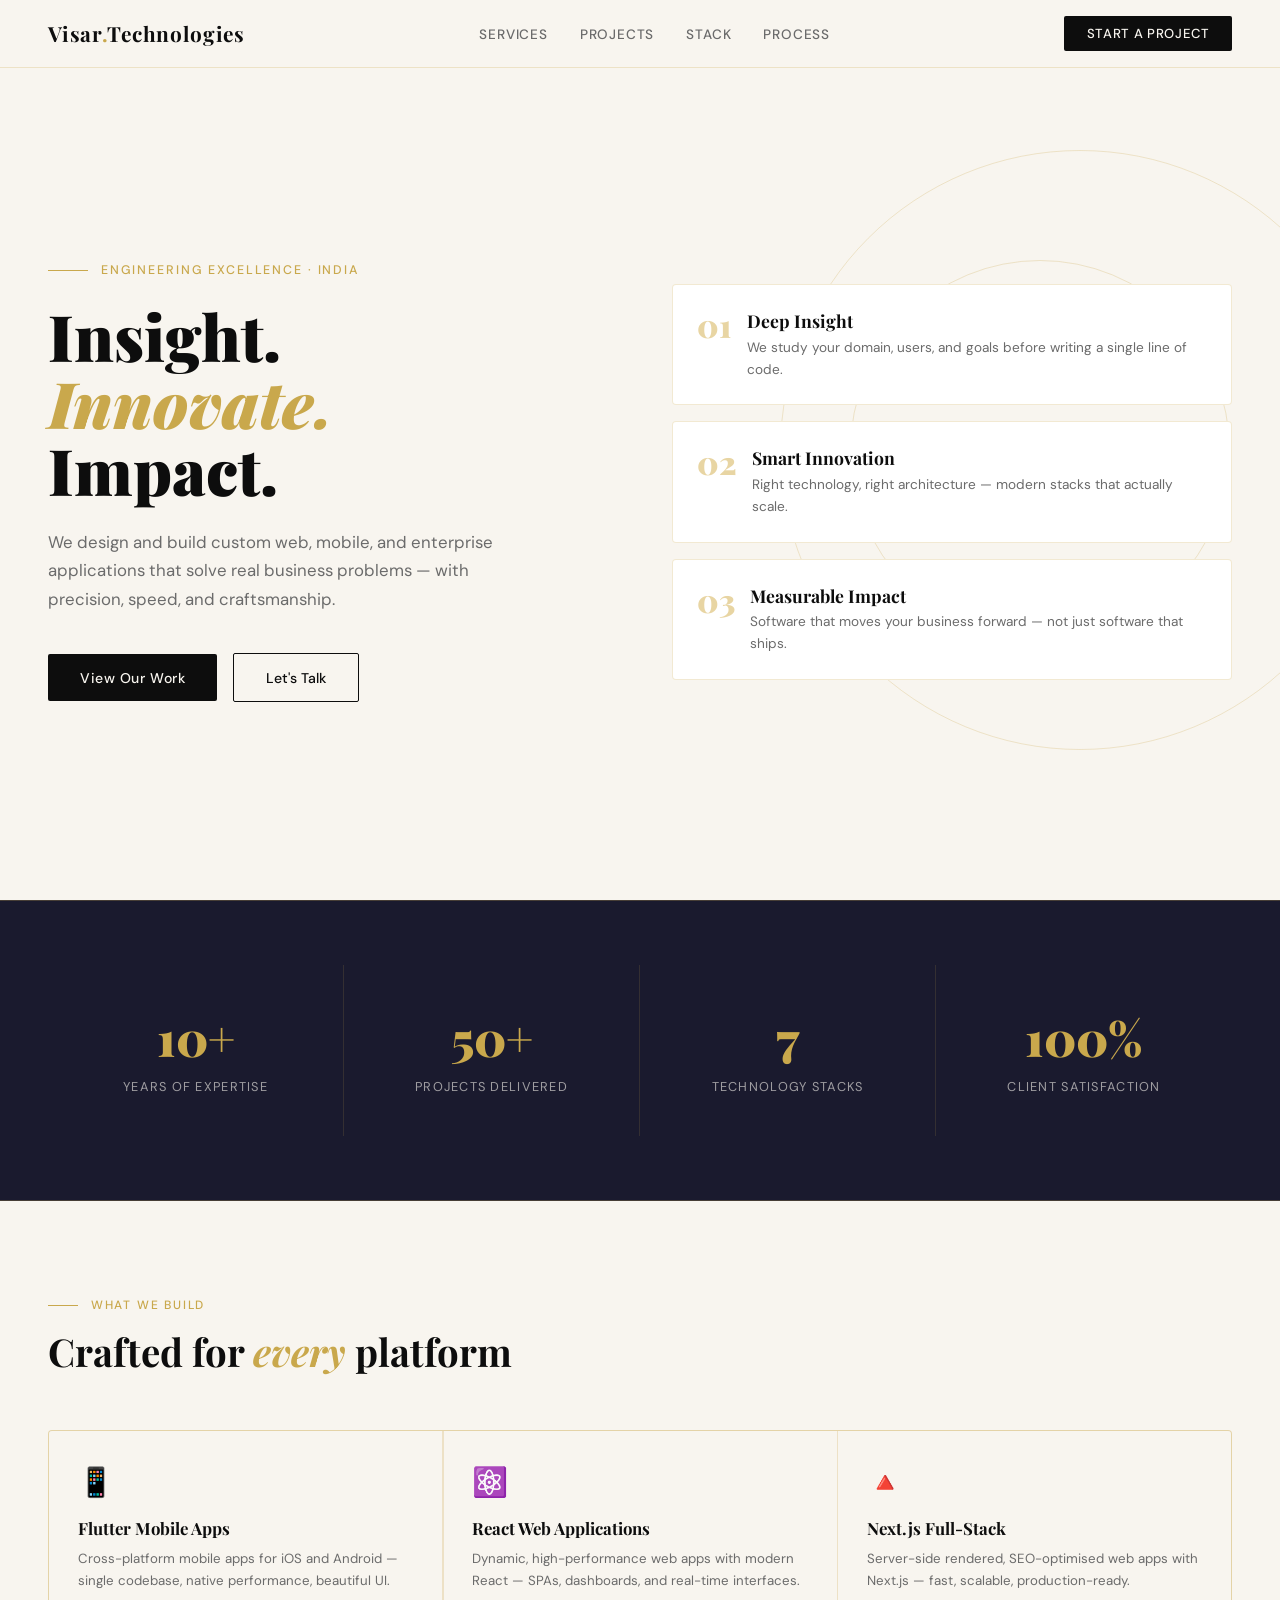
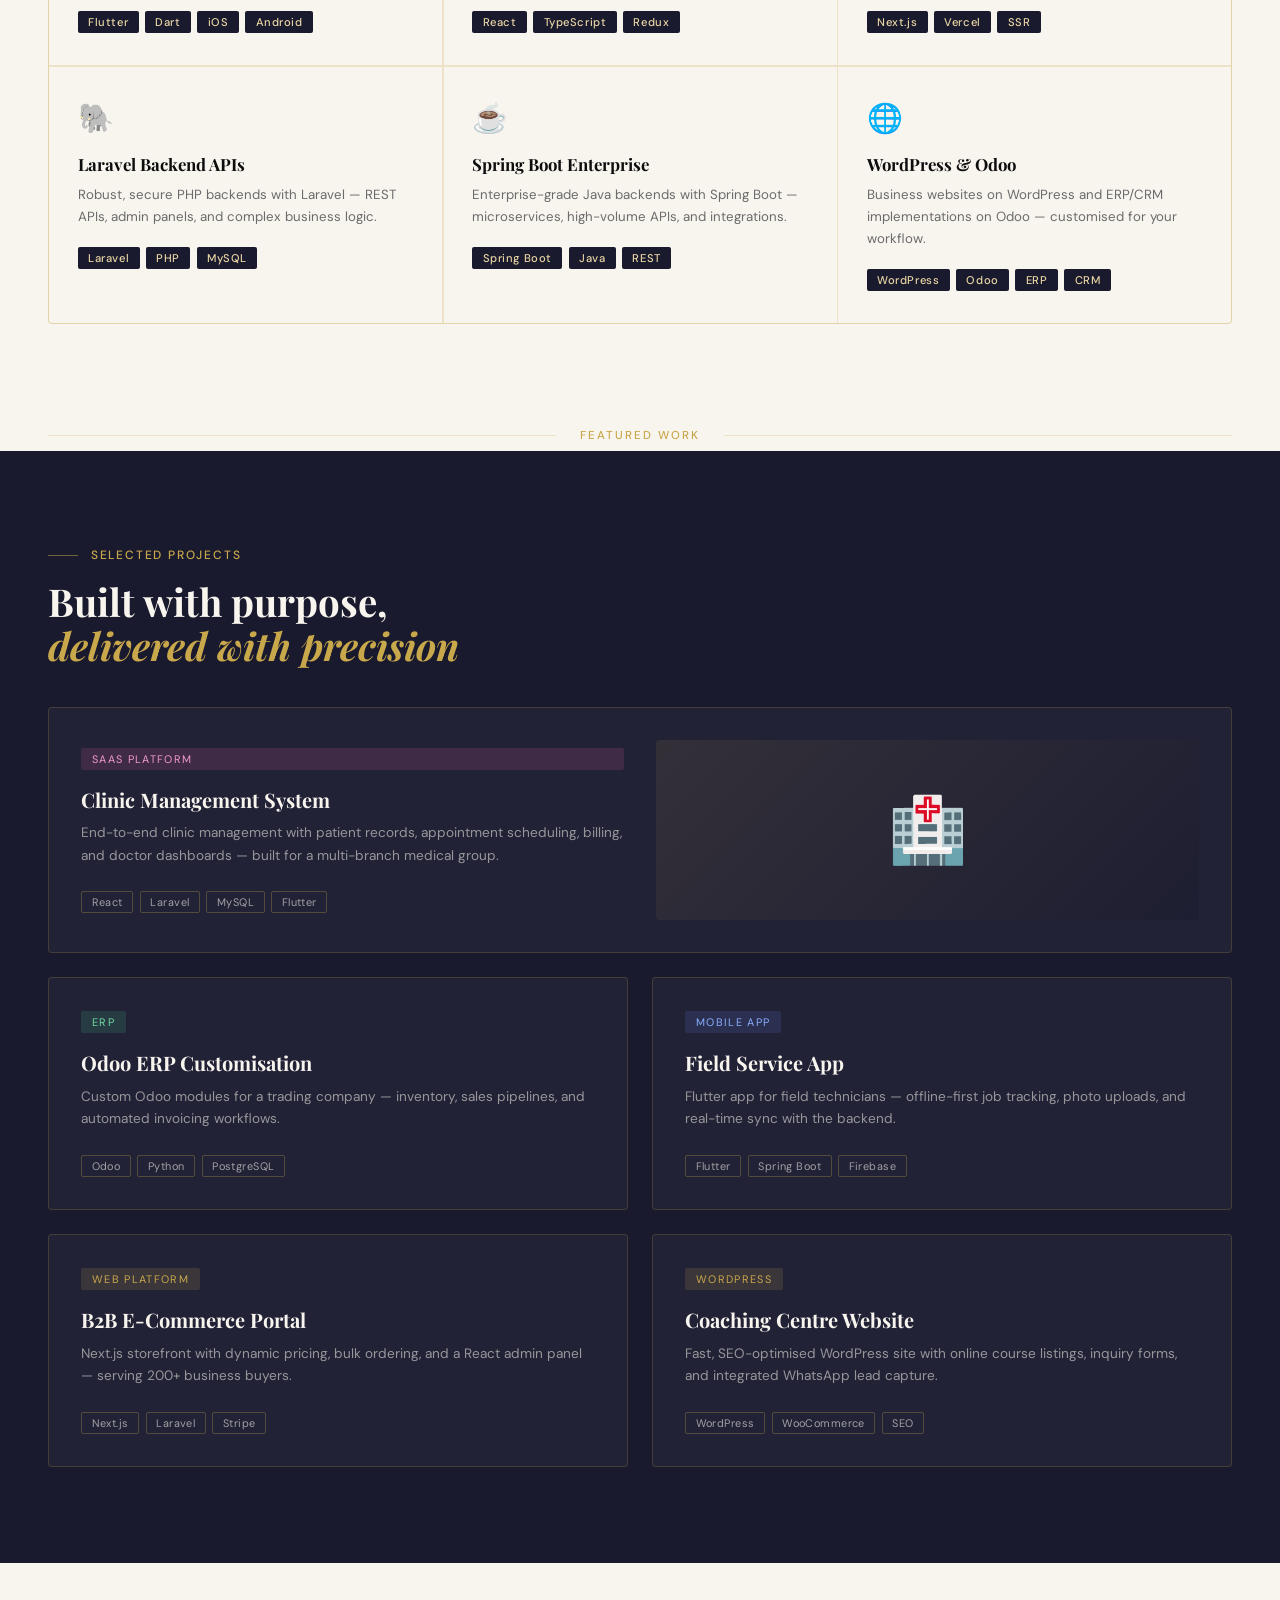
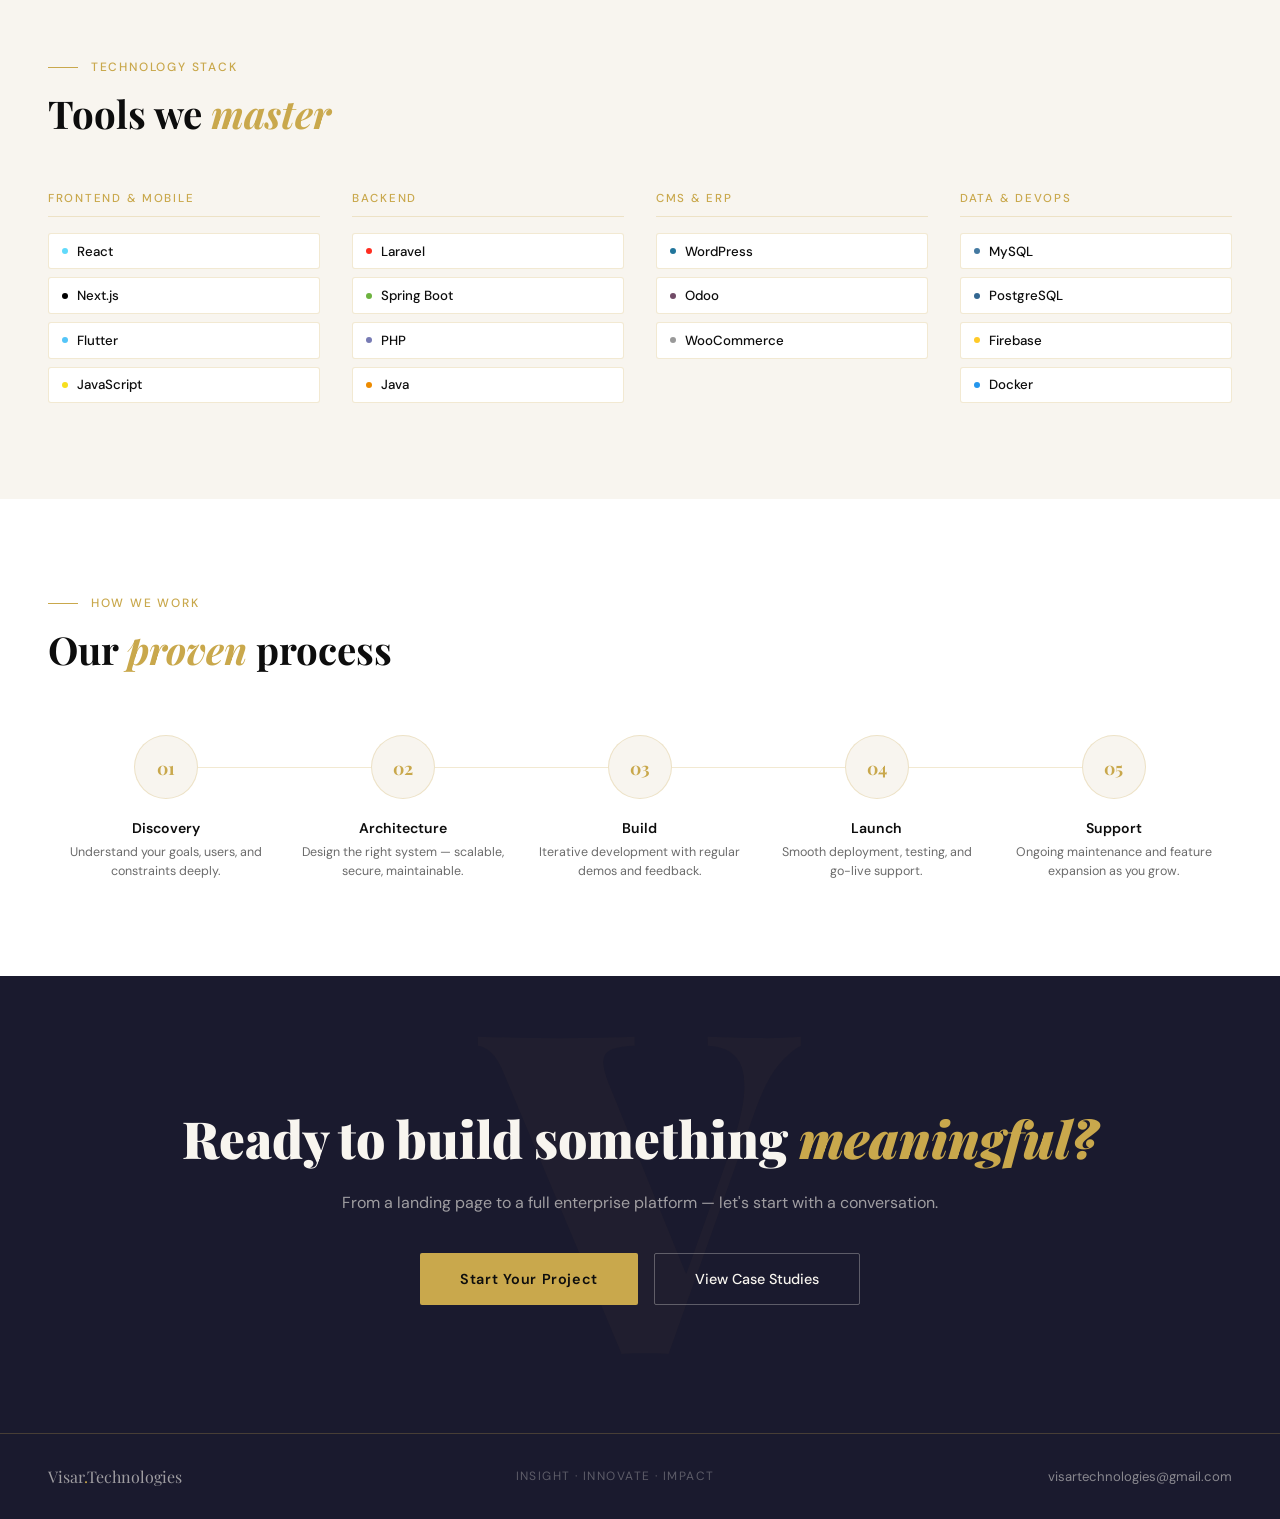
==== commit edf85e08: "Add files via upload" ====
--- a/index.html
+++ b/index.html
@@ -3,1066 +3,763 @@
 <head>
 <meta charset="UTF-8">
 <meta name="viewport" content="width=device-width, initial-scale=1.0">
-<title>Muthu — Founder, Trioviz Technologies</title>
-<link href="https://fonts.googleapis.com/css2?family=Playfair+Display:ital,wght@0,400;0,700;1,400&family=DM+Mono:wght@300;400;500&family=DM+Sans:wght@300;400;500&display=swap" rel="stylesheet">
+<title>Visar Technologies</title>
+<link href="https://fonts.googleapis.com/css2?family=Playfair+Display:wght@400;700;900&family=DM+Sans:wght@300;400;500;600&display=swap" rel="stylesheet">
 <style>
+  *, *::before, *::after { box-sizing: border-box; margin: 0; padding: 0; }
+
   :root {
-    --ink: #0f0e0c;
-    --paper: #f5f0e8;
-    --accent: #c84b2f;
-    --gold: #b8860b;
-    --muted: #6b6560;
-    --border: #d4cfc7;
-    --card: #ffffff;
-  }
-
-  * { margin: 0; padding: 0; box-sizing: border-box; }
-
-  html { scroll-behavior: smooth; }
+    --ink: #0d0d0d;
+    --ivory: #f8f5ef;
+    --gold: #c9a84c;
+    --gold-light: #e8d5a3;
+    --deep: #1a1a2e;
+    --muted: #6b6b6b;
+    --border: rgba(201,168,76,0.25);
+  }
 
   body {
-    background: var(--paper);
+    font-family: 'DM Sans', sans-serif;
+    background: var(--ivory);
     color: var(--ink);
-    font-family: 'DM Sans', sans-serif;
-    font-weight: 300;
     overflow-x: hidden;
-  }
-
-  /* Grain texture overlay */
-  body::before {
-    content: '';
-    position: fixed;
-    top: 0; left: 0;
-    width: 100%; height: 100%;
-    background-image: url("data:image/svg+xml,%3Csvg viewBox='0 0 256 256' xmlns='http://www.w3.org/2000/svg'%3E%3Cfilter id='noise'%3E%3CfeTurbulence type='fractalNoise' baseFrequency='0.9' numOctaves='4' stitchTiles='stitch'/%3E%3C/filter%3E%3Crect width='100%25' height='100%25' filter='url(%23noise)' opacity='0.04'/%3E%3C/svg%3E");
-    pointer-events: none;
-    z-index: 1000;
-    opacity: 0.4;
   }
 
   /* NAV */
   nav {
-    position: fixed;
-    top: 0; left: 0; right: 0;
-    z-index: 100;
-    padding: 1.2rem 4rem;
-    display: flex;
-    justify-content: space-between;
-    align-items: center;
-    background: rgba(245, 240, 232, 0.92);
+    position: fixed; top: 0; left: 0; right: 0; z-index: 100;
+    display: flex; align-items: center; justify-content: space-between;
+    padding: 1rem 3rem;
+    background: rgba(248,245,239,0.92);
     backdrop-filter: blur(12px);
     border-bottom: 1px solid var(--border);
   }
-
   .nav-logo {
-    font-family: 'DM Mono', monospace;
-    font-size: 0.75rem;
-    letter-spacing: 0.15em;
-    text-transform: uppercase;
-    color: var(--accent);
-  }
-
-  .nav-links {
-    display: flex;
-    gap: 2.5rem;
-    list-style: none;
-  }
-
+    font-family: 'Playfair Display', serif;
+    font-size: 1.3rem; font-weight: 700;
+    letter-spacing: 0.04em;
+    color: var(--ink);
+  }
+  .nav-logo span { color: var(--gold); }
+  .nav-links { display: flex; gap: 2rem; list-style: none; }
   .nav-links a {
-    font-family: 'DM Mono', monospace;
-    font-size: 0.7rem;
-    letter-spacing: 0.12em;
-    text-transform: uppercase;
-    color: var(--muted);
-    text-decoration: none;
+    text-decoration: none; font-size: 0.85rem; font-weight: 500;
+    color: var(--muted); letter-spacing: 0.06em; text-transform: uppercase;
     transition: color 0.2s;
   }
-
-  .nav-links a:hover { color: var(--ink); }
+  .nav-links a:hover { color: var(--gold); }
+  .nav-cta {
+    background: var(--ink); color: var(--ivory);
+    border: none; padding: 0.55rem 1.4rem;
+    font-family: 'DM Sans', sans-serif; font-size: 0.82rem;
+    font-weight: 500; letter-spacing: 0.05em; text-transform: uppercase;
+    cursor: pointer; border-radius: 2px; transition: background 0.2s;
+  }
+  .nav-cta:hover { background: var(--gold); color: var(--ink); }
 
   /* HERO */
   .hero {
     min-height: 100vh;
-    display: grid;
-    grid-template-columns: 1fr 1fr;
-    padding-top: 5rem;
+    display: grid; grid-template-columns: 1fr 1fr;
+    align-items: center;
+    padding: 8rem 3rem 4rem;
+    gap: 4rem;
     position: relative;
     overflow: hidden;
   }
-
-  .hero-left {
-    padding: 6rem 3rem 4rem 4rem;
-    display: flex;
-    flex-direction: column;
-    justify-content: center;
-    animation: fadeUp 0.9s ease both;
-  }
-
-  .hero-tag {
-    font-family: 'DM Mono', monospace;
-    font-size: 0.7rem;
-    letter-spacing: 0.2em;
-    text-transform: uppercase;
-    color: var(--accent);
+  .hero::before {
+    content: '';
+    position: absolute; right: -100px; top: 50%;
+    transform: translateY(-50%);
+    width: 600px; height: 600px;
+    border-radius: 50%;
+    border: 1px solid var(--border);
+    pointer-events: none;
+  }
+  .hero::after {
+    content: '';
+    position: absolute; right: 50px; top: 50%;
+    transform: translateY(-50%);
+    width: 380px; height: 380px;
+    border-radius: 50%;
+    border: 1px solid var(--border);
+    pointer-events: none;
+  }
+  .hero-eyebrow {
+    display: flex; align-items: center; gap: 0.8rem;
     margin-bottom: 1.5rem;
-    display: flex;
-    align-items: center;
-    gap: 0.75rem;
-  }
-
-  .hero-tag::before {
+  }
+  .hero-eyebrow-line { width: 40px; height: 1px; background: var(--gold); }
+  .hero-eyebrow span {
+    font-size: 0.78rem; font-weight: 500; letter-spacing: 0.15em;
+    text-transform: uppercase; color: var(--gold);
+  }
+  .hero h1 {
+    font-family: 'Playfair Display', serif;
+    font-size: clamp(2.8rem, 5vw, 4.5rem);
+    font-weight: 900; line-height: 1.05;
+    margin-bottom: 1.5rem;
+    color: var(--ink);
+  }
+  .hero h1 em { font-style: italic; color: var(--gold); }
+  .hero-tagline {
+    font-size: 1.05rem; color: var(--muted); line-height: 1.7;
+    margin-bottom: 2.5rem; max-width: 480px;
+  }
+  .hero-actions { display: flex; gap: 1rem; align-items: center; }
+  .btn-primary {
+    background: var(--ink); color: var(--ivory);
+    padding: 0.9rem 2rem; border: none; border-radius: 2px;
+    font-family: 'DM Sans', sans-serif; font-size: 0.88rem;
+    font-weight: 500; cursor: pointer; letter-spacing: 0.04em;
+    transition: all 0.2s;
+  }
+  .btn-primary:hover { background: var(--gold); color: var(--ink); }
+  .btn-secondary {
+    background: transparent; color: var(--ink);
+    padding: 0.9rem 2rem; border: 1.5px solid var(--ink); border-radius: 2px;
+    font-family: 'DM Sans', sans-serif; font-size: 0.88rem;
+    font-weight: 500; cursor: pointer; transition: all 0.2s;
+  }
+  .btn-secondary:hover { border-color: var(--gold); color: var(--gold); }
+
+  .hero-right { position: relative; z-index: 1; }
+  .hero-pillars {
+    display: flex; flex-direction: column; gap: 1rem;
+  }
+  .pillar-card {
+    background: white; border: 1px solid var(--border);
+    border-radius: 4px; padding: 1.5rem;
+    display: flex; align-items: flex-start; gap: 1rem;
+    transition: transform 0.2s, box-shadow 0.2s;
+  }
+  .pillar-card:hover { transform: translateX(6px); box-shadow: -4px 0 0 var(--gold); }
+  .pillar-num {
+    font-family: 'Playfair Display', serif;
+    font-size: 2rem; font-weight: 900; color: var(--gold-light);
+    line-height: 1; min-width: 2rem;
+  }
+  .pillar-title {
+    font-family: 'Playfair Display', serif;
+    font-size: 1.1rem; font-weight: 700; margin-bottom: 0.3rem;
+  }
+  .pillar-desc { font-size: 0.85rem; color: var(--muted); line-height: 1.6; }
+
+  /* DIVIDER */
+  .section-divider {
+    display: flex; align-items: center; gap: 1.5rem;
+    padding: 0 3rem; margin: 0.5rem 0;
+  }
+  .section-divider-line { flex: 1; height: 1px; background: var(--border); }
+  .section-divider-label {
+    font-size: 0.72rem; letter-spacing: 0.18em; text-transform: uppercase;
+    color: var(--gold); font-weight: 500;
+  }
+
+  /* STATS */
+  .stats {
+    padding: 4rem 3rem;
+    display: grid; grid-template-columns: repeat(4, 1fr);
+    gap: 0;
+    border-top: 1px solid var(--border);
+    border-bottom: 1px solid var(--border);
+    background: var(--deep);
+  }
+  .stat {
+    padding: 2.5rem 2rem;
+    border-right: 1px solid rgba(201,168,76,0.15);
+    text-align: center;
+  }
+  .stat:last-child { border-right: none; }
+  .stat-num {
+    font-family: 'Playfair Display', serif;
+    font-size: 3rem; font-weight: 900; color: var(--gold);
+    display: block; margin-bottom: 0.4rem;
+  }
+  .stat-label {
+    font-size: 0.8rem; letter-spacing: 0.1em; text-transform: uppercase;
+    color: rgba(248,245,239,0.6);
+  }
+
+  /* SERVICES */
+  .services {
+    padding: 6rem 3rem;
+  }
+  .section-header { margin-bottom: 3.5rem; }
+  .section-eyebrow {
+    display: flex; align-items: center; gap: 0.8rem;
+    margin-bottom: 1rem;
+  }
+  .section-eyebrow-line { width: 30px; height: 1px; background: var(--gold); }
+  .section-eyebrow span {
+    font-size: 0.75rem; font-weight: 500; letter-spacing: 0.15em;
+    text-transform: uppercase; color: var(--gold);
+  }
+  .section-title {
+    font-family: 'Playfair Display', serif;
+    font-size: clamp(1.8rem, 3vw, 2.8rem); font-weight: 700;
+    line-height: 1.15; color: var(--ink);
+  }
+  .section-title em { font-style: italic; color: var(--gold); }
+
+  .services-grid {
+    display: grid; grid-template-columns: repeat(3, 1fr);
+    gap: 1.5px; background: var(--border);
+    border: 1.5px solid var(--border);
+    border-radius: 4px; overflow: hidden;
+  }
+  .service-card {
+    background: var(--ivory); padding: 2rem 1.8rem;
+    position: relative; overflow: hidden;
+    transition: background 0.3s;
+  }
+  .service-card:hover { background: white; }
+  .service-card::before {
     content: '';
-    width: 2rem;
-    height: 1px;
-    background: var(--accent);
-  }
-
-  .hero-name {
-    font-family: 'Playfair Display', serif;
-    font-size: clamp(3.5rem, 6vw, 5.5rem);
-    line-height: 1.05;
-    font-weight: 700;
-    margin-bottom: 0.5rem;
-    letter-spacing: -0.02em;
-  }
-
-  .hero-name span {
-    font-style: italic;
-    color: var(--accent);
-  }
-
-  .hero-title {
-    font-family: 'Playfair Display', serif;
-    font-size: clamp(1.1rem, 2vw, 1.4rem);
-    color: var(--muted);
-    font-style: italic;
-    margin-bottom: 2rem;
-    font-weight: 400;
-  }
-
-  .hero-desc {
-    font-size: 1rem;
-    line-height: 1.75;
-    color: var(--muted);
-    max-width: 420px;
-    margin-bottom: 3rem;
-  }
-
-  .hero-ctas {
-    display: flex;
-    gap: 1rem;
-    flex-wrap: wrap;
-  }
-
-  .btn-primary {
-    padding: 0.85rem 2rem;
-    background: var(--ink);
-    color: var(--paper);
-    font-family: 'DM Mono', monospace;
-    font-size: 0.72rem;
-    letter-spacing: 0.12em;
-    text-transform: uppercase;
-    text-decoration: none;
-    border: none;
-    cursor: pointer;
-    transition: all 0.25s;
-    display: inline-block;
-  }
-
-  .btn-primary:hover {
-    background: var(--accent);
-    transform: translateY(-2px);
-  }
-
-  .btn-secondary {
-    padding: 0.85rem 2rem;
-    background: transparent;
-    color: var(--ink);
-    font-family: 'DM Mono', monospace;
-    font-size: 0.72rem;
-    letter-spacing: 0.12em;
-    text-transform: uppercase;
-    text-decoration: none;
-    border: 1px solid var(--ink);
-    cursor: pointer;
-    transition: all 0.25s;
-    display: inline-block;
-  }
-
-  .btn-secondary:hover {
-    background: var(--ink);
-    color: var(--paper);
-    transform: translateY(-2px);
-  }
-
-  .hero-right {
-    position: relative;
-    display: flex;
-    align-items: center;
-    justify-content: center;
-    animation: fadeUp 0.9s 0.2s ease both;
-    opacity: 0;
-  }
-
-  .hero-card {
-    background: var(--card);
-    border: 1px solid var(--border);
-    padding: 3rem;
-    max-width: 380px;
-    width: 90%;
-    position: relative;
-    box-shadow: 8px 8px 0 var(--border);
-  }
-
-  .hero-card::before {
-    content: '"';
-    font-family: 'Playfair Display', serif;
-    font-size: 8rem;
-    color: var(--accent);
-    opacity: 0.12;
-    position: absolute;
-    top: -1rem;
-    left: 1.5rem;
-    line-height: 1;
-  }
-
-  .hero-card p {
-    font-family: 'Playfair Display', serif;
-    font-size: 1.15rem;
-    line-height: 1.7;
-    font-style: italic;
-    color: var(--ink);
-    margin-bottom: 1.5rem;
-  }
-
-  .hero-card-meta {
-    font-family: 'DM Mono', monospace;
-    font-size: 0.68rem;
-    letter-spacing: 0.1em;
-    text-transform: uppercase;
-    color: var(--muted);
-  }
-
-  .hero-stat-row {
-    display: flex;
-    gap: 2rem;
-    margin-top: 2rem;
-    padding-top: 1.5rem;
-    border-top: 1px solid var(--border);
-  }
-
-  .hero-stat h3 {
-    font-family: 'Playfair Display', serif;
-    font-size: 2rem;
-    color: var(--accent);
-    font-weight: 700;
-  }
-
-  .hero-stat p {
-    font-family: 'DM Mono', monospace;
-    font-size: 0.65rem;
-    letter-spacing: 0.1em;
-    text-transform: uppercase;
-    color: var(--muted);
-    font-style: normal;
-    margin: 0;
-  }
-
-  /* DIAGONAL DIVIDER */
-  .divider {
-    width: 100%;
-    height: 60px;
-    background: var(--ink);
-    clip-path: polygon(0 0, 100% 40%, 100% 100%, 0 100%);
-    margin-top: -1px;
-  }
-
-  /* ABOUT */
-  .about {
-    background: var(--ink);
-    color: var(--paper);
-    padding: 6rem 4rem;
-    display: grid;
-    grid-template-columns: 1fr 1fr;
-    gap: 4rem;
-    align-items: center;
-  }
-
-  .about-left h2 {
-    font-family: 'Playfair Display', serif;
-    font-size: clamp(2rem, 4vw, 3.2rem);
-    line-height: 1.15;
-    margin-bottom: 1.5rem;
-  }
-
-  .about-left h2 em {
-    color: var(--accent);
-    font-style: italic;
-  }
-
-  .about-left p {
-    font-size: 1rem;
-    line-height: 1.8;
-    color: rgba(245,240,232,0.7);
-    margin-bottom: 1rem;
-  }
-
-  .about-right {
-    display: grid;
-    grid-template-columns: 1fr 1fr;
-    gap: 1.5rem;
-  }
-
-  .skill-card {
-    border: 1px solid rgba(245,240,232,0.15);
-    padding: 1.5rem;
-    transition: border-color 0.2s;
-  }
-
-  .skill-card:hover {
-    border-color: var(--accent);
-  }
-
-  .skill-card h4 {
-    font-family: 'DM Mono', monospace;
-    font-size: 0.7rem;
-    letter-spacing: 0.15em;
-    text-transform: uppercase;
-    color: var(--accent);
-    margin-bottom: 0.75rem;
-  }
-
-  .skill-card p {
-    font-size: 0.88rem;
-    line-height: 1.6;
-    color: rgba(245,240,232,0.6);
-    margin: 0;
-  }
-
-  /* DIVIDER REVERSE */
-  .divider-reverse {
-    width: 100%;
-    height: 60px;
-    background: var(--ink);
-    clip-path: polygon(0 0, 100% 0, 100% 100%, 0 60%);
-    margin-bottom: -1px;
-  }
-
-  /* Trioviz SECTION */
-  .Trioviz {
-    padding: 6rem 4rem;
-    background: var(--paper);
-  }
-
-  .section-label {
-    font-family: 'DM Mono', monospace;
-    font-size: 0.7rem;
-    letter-spacing: 0.2em;
-    text-transform: uppercase;
-    color: var(--accent);
-    margin-bottom: 1rem;
-    display: flex;
-    align-items: center;
-    gap: 0.75rem;
-  }
-
-  .section-label::before {
-    content: '';
-    width: 2rem;
-    height: 1px;
-    background: var(--accent);
-  }
-
-  .section-title {
-    font-family: 'Playfair Display', serif;
-    font-size: clamp(2rem, 4vw, 3rem);
-    line-height: 1.15;
-    margin-bottom: 1rem;
-  }
-
-  .section-title em { color: var(--accent); font-style: italic; }
-
-  .Trioviz-grid {
-    display: grid;
-    grid-template-columns: 1fr 1fr 1fr;
-    gap: 2rem;
-    margin-top: 3rem;
-  }
-
-  .Trioviz-card {
-    border: 1px solid var(--border);
-    padding: 2rem;
-    background: var(--card);
-    transition: all 0.25s;
-    position: relative;
-    overflow: hidden;
-  }
-
-  .Trioviz-card::after {
-    content: '';
-    position: absolute;
-    bottom: 0; left: 0;
-    width: 0; height: 3px;
-    background: var(--accent);
-    transition: width 0.3s;
-  }
-
-  .Trioviz-card:hover::after { width: 100%; }
-  .Trioviz-card:hover { transform: translateY(-4px); box-shadow: 0 12px 32px rgba(0,0,0,0.08); }
-
-  .Trioviz-icon {
-    font-size: 1.8rem;
-    margin-bottom: 1rem;
-  }
-
-  .Trioviz-card h3 {
-    font-family: 'Playfair Display', serif;
-    font-size: 1.2rem;
-    margin-bottom: 0.75rem;
-  }
-
-  .Trioviz-card p {
-    font-size: 0.9rem;
-    line-height: 1.7;
-    color: var(--muted);
+    position: absolute; bottom: 0; left: 0;
+    width: 0; height: 2px;
+    background: var(--gold);
+    transition: width 0.4s;
+  }
+  .service-card:hover::before { width: 100%; }
+  .service-icon {
+    font-size: 1.8rem; margin-bottom: 1rem; display: block;
+  }
+  .service-name {
+    font-family: 'Playfair Display', serif;
+    font-size: 1.05rem; font-weight: 700; margin-bottom: 0.6rem;
+  }
+  .service-desc {
+    font-size: 0.83rem; color: var(--muted); line-height: 1.65;
+    margin-bottom: 1.2rem;
+  }
+  .service-tags { display: flex; flex-wrap: wrap; gap: 0.4rem; }
+  .tag {
+    font-size: 0.7rem; padding: 0.25rem 0.65rem;
+    background: var(--deep); color: var(--gold-light);
+    border-radius: 2px; letter-spacing: 0.05em; font-weight: 500;
   }
 
   /* PROJECTS */
   .projects {
-    padding: 6rem 4rem;
-    background: #f9f5ed;
-  }
-
+    padding: 6rem 3rem;
+    background: var(--deep);
+  }
+  .projects .section-title { color: var(--ivory); }
+  .projects-grid {
+    display: grid; grid-template-columns: repeat(2, 1fr);
+    gap: 1.5rem;
+  }
   .project-card {
+    background: rgba(255,255,255,0.04);
+    border: 1px solid rgba(201,168,76,0.2);
+    border-radius: 4px; padding: 2rem;
+    position: relative; overflow: hidden;
+    transition: background 0.3s, border-color 0.3s;
+  }
+  .project-card:hover {
+    background: rgba(201,168,76,0.05);
+    border-color: rgba(201,168,76,0.5);
+  }
+  .project-badge {
+    display: inline-block; font-size: 0.68rem;
+    letter-spacing: 0.12em; text-transform: uppercase;
+    padding: 0.25rem 0.7rem; margin-bottom: 1rem;
+    border-radius: 2px;
+  }
+  .badge-web { background: rgba(201,168,76,0.15); color: var(--gold); }
+  .badge-mobile { background: rgba(94,130,232,0.15); color: #8aaeff; }
+  .badge-erp { background: rgba(72,199,140,0.15); color: #72d9a0; }
+  .badge-saas { background: rgba(232,94,163,0.15); color: #f09ad1; }
+  .project-name {
+    font-family: 'Playfair Display', serif;
+    font-size: 1.25rem; font-weight: 700;
+    color: var(--ivory); margin-bottom: 0.6rem;
+  }
+  .project-desc {
+    font-size: 0.85rem; line-height: 1.65;
+    color: rgba(248,245,239,0.55); margin-bottom: 1.5rem;
+  }
+  .project-stack { display: flex; flex-wrap: wrap; gap: 0.4rem; }
+  .stack-pill {
+    font-size: 0.68rem; padding: 0.2rem 0.6rem;
+    border: 1px solid rgba(201,168,76,0.3);
+    border-radius: 2px; color: rgba(248,245,239,0.6);
+    letter-spacing: 0.04em;
+  }
+  .project-card-featured {
+    grid-column: span 2;
+    display: grid; grid-template-columns: 1fr 1fr; gap: 2rem;
+  }
+  .project-featured-visual {
+    background: linear-gradient(135deg, rgba(201,168,76,0.1) 0%, rgba(26,26,46,0.5) 100%);
+    border-radius: 4px; min-height: 180px;
+    display: flex; align-items: center; justify-content: center;
+    font-size: 4rem;
+  }
+
+  /* TECH STACK */
+  .tech-stack { padding: 6rem 3rem; }
+  .stack-categories {
+    display: grid; grid-template-columns: repeat(4, 1fr); gap: 2rem;
+  }
+  .stack-cat { }
+  .stack-cat-title {
+    font-size: 0.72rem; letter-spacing: 0.15em; text-transform: uppercase;
+    color: var(--gold); font-weight: 500; margin-bottom: 1rem;
+    padding-bottom: 0.6rem; border-bottom: 1px solid var(--border);
+  }
+  .stack-items { display: flex; flex-direction: column; gap: 0.5rem; }
+  .stack-item {
+    display: flex; align-items: center; gap: 0.6rem;
+    padding: 0.55rem 0.8rem;
     border: 1px solid var(--border);
-    background: var(--card);
-    overflow: hidden;
-    display: grid;
-    grid-template-columns: 1fr 1fr;
-    margin-top: 3rem;
-    transition: box-shadow 0.25s;
-  }
-
-  .project-card:hover {
-    box-shadow: 0 16px 48px rgba(0,0,0,0.1);
-  }
-
-  .project-preview {
-    background: var(--ink);
-    padding: 2.5rem;
-    display: flex;
-    flex-direction: column;
-    justify-content: space-between;
-    min-height: 320px;
-  }
-
-  .project-preview-header {
-    font-family: 'DM Mono', monospace;
-    font-size: 0.65rem;
-    letter-spacing: 0.15em;
-    text-transform: uppercase;
-    color: rgba(245,240,232,0.4);
-  }
-
-  .project-screen {
-    background: rgba(245,240,232,0.05);
-    border: 1px solid rgba(245,240,232,0.1);
-    border-radius: 2px;
-    padding: 1.2rem;
-    margin: 1rem 0;
-  }
-
-  .screen-bar {
-    display: flex;
-    gap: 0.4rem;
-    margin-bottom: 0.8rem;
-  }
-
-  .screen-dot {
-    width: 8px; height: 8px;
-    border-radius: 50%;
-    background: rgba(245,240,232,0.2);
-  }
-
-  .screen-line {
-    height: 6px;
-    background: rgba(245,240,232,0.08);
-    border-radius: 2px;
-    margin-bottom: 0.4rem;
-  }
-
-  .screen-line.accent { background: rgba(200,75,47,0.4); width: 60%; }
-  .screen-line.short { width: 40%; }
-  .screen-line.med { width: 75%; }
-
-  .project-live-tag {
-    font-family: 'DM Mono', monospace;
-    font-size: 0.65rem;
-    letter-spacing: 0.1em;
-    text-transform: uppercase;
-    color: #4ade80;
-    display: flex;
-    align-items: center;
-    gap: 0.5rem;
-  }
-
-  .project-live-tag::before {
+    border-radius: 3px; background: white;
+    font-size: 0.83rem; font-weight: 500;
+    transition: border-color 0.2s, background 0.2s;
+  }
+  .stack-item:hover { border-color: var(--gold); background: #fffdf7; }
+  .stack-dot { width: 6px; height: 6px; border-radius: 50%; flex-shrink: 0; }
+
+  /* PROCESS */
+  .process {
+    padding: 6rem 3rem;
+    background: white;
+  }
+  .process-steps {
+    display: grid; grid-template-columns: repeat(5, 1fr);
+    gap: 0; position: relative;
+  }
+  .process-steps::before {
     content: '';
-    width: 6px; height: 6px;
-    border-radius: 50%;
-    background: #4ade80;
-    animation: pulse 2s infinite;
-  }
-
-  .project-info {
-    padding: 2.5rem;
-    display: flex;
-    flex-direction: column;
-    justify-content: center;
-  }
-
-  .project-type {
-    font-family: 'DM Mono', monospace;
-    font-size: 0.68rem;
-    letter-spacing: 0.15em;
-    text-transform: uppercase;
-    color: var(--accent);
-    margin-bottom: 1rem;
-  }
-
-  .project-info h3 {
-    font-family: 'Playfair Display', serif;
-    font-size: 1.8rem;
-    margin-bottom: 1rem;
-    line-height: 1.2;
-  }
-
-  .project-info p {
-    font-size: 0.92rem;
-    line-height: 1.75;
-    color: var(--muted);
-    margin-bottom: 1.5rem;
-  }
-
-  .project-tags {
-    display: flex;
-    flex-wrap: wrap;
-    gap: 0.5rem;
-    margin-bottom: 1.5rem;
-  }
-
-  .tag {
-    font-family: 'DM Mono', monospace;
-    font-size: 0.65rem;
-    letter-spacing: 0.1em;
-    text-transform: uppercase;
-    padding: 0.3rem 0.75rem;
+    position: absolute; top: 2rem; left: 10%; right: 10%;
+    height: 1px; background: var(--border);
+  }
+  .process-step { text-align: center; padding: 0 1rem; }
+  .process-num {
+    width: 4rem; height: 4rem; border-radius: 50%;
     border: 1px solid var(--border);
-    color: var(--muted);
-  }
-
-  /* GOALS */
-  .goals {
-    padding: 6rem 4rem;
-    background: var(--paper);
-  }
-
-  .goals-grid {
-    display: grid;
-    grid-template-columns: 1fr 1fr;
-    gap: 2rem;
-    margin-top: 3rem;
-  }
-
-  .goal-card {
-    border: 1px solid var(--border);
-    padding: 2.5rem;
-    background: var(--card);
+    background: var(--ivory);
+    display: flex; align-items: center; justify-content: center;
+    margin: 0 auto 1.2rem;
+    font-family: 'Playfair Display', serif;
+    font-size: 1.1rem; font-weight: 700; color: var(--gold);
+    position: relative; z-index: 1;
+    transition: background 0.3s, border-color 0.3s;
+  }
+  .process-step:hover .process-num { background: var(--gold); color: var(--ink); border-color: var(--gold); }
+  .process-step-title {
+    font-weight: 600; font-size: 0.88rem; margin-bottom: 0.4rem;
+  }
+  .process-step-desc { font-size: 0.78rem; color: var(--muted); line-height: 1.5; }
+
+  /* CTA */
+  .cta-section {
+    padding: 8rem 3rem;
+    text-align: center;
+    background: var(--deep);
+    position: relative; overflow: hidden;
+  }
+  .cta-section::before {
+    content: 'V';
+    position: absolute; top: -2rem; left: 50%; transform: translateX(-50%);
+    font-family: 'Playfair Display', serif;
+    font-size: 28rem; font-weight: 900; color: rgba(201,168,76,0.03);
+    pointer-events: none; line-height: 1;
+  }
+  .cta-section h2 {
+    font-family: 'Playfair Display', serif;
+    font-size: clamp(2rem, 4vw, 3.5rem); font-weight: 900;
+    color: var(--ivory); margin-bottom: 1.2rem;
     position: relative;
   }
-
-  .goal-year {
-    font-family: 'Playfair Display', serif;
-    font-size: 4rem;
-    color: var(--accent);
-    opacity: 0.12;
-    position: absolute;
-    top: 1rem;
-    right: 1.5rem;
-    font-weight: 700;
-    line-height: 1;
-  }
-
-  .goal-card h3 {
-    font-family: 'Playfair Display', serif;
-    font-size: 1.4rem;
-    margin-bottom: 1rem;
-  }
-
-  .goal-items {
-    list-style: none;
-    display: flex;
-    flex-direction: column;
-    gap: 0.75rem;
-  }
-
-  .goal-items li {
-    font-size: 0.92rem;
-    color: var(--muted);
-    line-height: 1.6;
-    padding-left: 1.2rem;
-    position: relative;
-  }
-
-  .goal-items li::before {
-    content: '→';
-    position: absolute;
-    left: 0;
-    color: var(--accent);
-    font-size: 0.8rem;
-  }
-
-  /* CONTACT */
-  .contact {
-    background: var(--ink);
-    color: var(--paper);
-    padding: 6rem 4rem;
-    display: grid;
-    grid-template-columns: 1fr 1fr;
-    gap: 4rem;
-    align-items: start;
-  }
-
-  .contact-left h2 {
-    font-family: 'Playfair Display', serif;
-    font-size: clamp(2rem, 4vw, 3rem);
-    line-height: 1.15;
-    margin-bottom: 1.5rem;
-  }
-
-  .contact-left h2 em { color: var(--accent); font-style: italic; }
-
-  .contact-left p {
-    font-size: 1rem;
-    line-height: 1.8;
-    color: rgba(245,240,232,0.6);
-    margin-bottom: 2rem;
-  }
-
-  .contact-detail {
-    display: flex;
-    align-items: center;
-    gap: 1rem;
-    margin-bottom: 1rem;
-  }
-
-  .contact-detail-icon {
-    font-family: 'DM Mono', monospace;
-    font-size: 0.65rem;
-    letter-spacing: 0.1em;
-    text-transform: uppercase;
-    color: var(--accent);
-    min-width: 60px;
-  }
-
-  .contact-detail span {
-    font-size: 0.9rem;
-    color: rgba(245,240,232,0.7);
-  }
-
-  .contact-form {
-    display: flex;
-    flex-direction: column;
-    gap: 1.2rem;
-  }
-
-  .form-group {
-    display: flex;
-    flex-direction: column;
-    gap: 0.5rem;
-  }
-
-  .form-group label {
-    font-family: 'DM Mono', monospace;
-    font-size: 0.65rem;
-    letter-spacing: 0.15em;
-    text-transform: uppercase;
-    color: rgba(245,240,232,0.4);
-  }
-
-  .form-group input,
-  .form-group textarea,
-  .form-group select {
-    background: rgba(245,240,232,0.05);
-    border: 1px solid rgba(245,240,232,0.15);
-    color: var(--paper);
-    padding: 0.85rem 1rem;
-    font-family: 'DM Sans', sans-serif;
-    font-size: 0.9rem;
-    outline: none;
-    transition: border-color 0.2s;
-    width: 100%;
-  }
-
-  .form-group select option {
-    background: var(--ink);
-    color: var(--paper);
-  }
-
-  .form-group input:focus,
-  .form-group textarea:focus,
-  .form-group select:focus {
-    border-color: var(--accent);
-  }
-
-  .form-group textarea {
-    resize: vertical;
-    min-height: 120px;
-  }
-
-  .form-success {
-    display: none;
-    padding: 1rem;
-    background: rgba(74, 222, 128, 0.1);
-    border: 1px solid rgba(74, 222, 128, 0.3);
-    color: #4ade80;
-    font-family: 'DM Mono', monospace;
-    font-size: 0.75rem;
-    letter-spacing: 0.1em;
-    text-align: center;
-  }
+  .cta-section h2 em { color: var(--gold); font-style: italic; }
+  .cta-section p {
+    font-size: 1rem; color: rgba(248,245,239,0.6);
+    margin-bottom: 2.5rem; position: relative;
+  }
+  .cta-actions { display: flex; gap: 1rem; justify-content: center; position: relative; }
+  .btn-gold {
+    background: var(--gold); color: var(--ink);
+    padding: 1rem 2.5rem; border: none; border-radius: 2px;
+    font-family: 'DM Sans', sans-serif; font-size: 0.9rem;
+    font-weight: 600; cursor: pointer; letter-spacing: 0.04em;
+    transition: opacity 0.2s;
+  }
+  .btn-gold:hover { opacity: 0.85; }
+  .btn-outline-ivory {
+    background: transparent; color: var(--ivory);
+    padding: 1rem 2.5rem; border: 1.5px solid rgba(248,245,239,0.3); border-radius: 2px;
+    font-family: 'DM Sans', sans-serif; font-size: 0.9rem;
+    font-weight: 500; cursor: pointer; transition: border-color 0.2s;
+  }
+  .btn-outline-ivory:hover { border-color: var(--gold); color: var(--gold); }
 
   /* FOOTER */
   footer {
-    background: #080807;
-    color: rgba(245,240,232,0.3);
-    padding: 2rem 4rem;
-    display: flex;
-    justify-content: space-between;
-    align-items: center;
-  }
-
-  footer p {
-    font-family: 'DM Mono', monospace;
-    font-size: 0.65rem;
-    letter-spacing: 0.1em;
-  }
-
-  .footer-brand {
-    font-family: 'Playfair Display', serif;
-    font-size: 1rem;
-    color: var(--accent);
-    font-style: italic;
-  }
-
-  /* ANIMATIONS */
+    padding: 2rem 3rem;
+    display: flex; align-items: center; justify-content: space-between;
+    border-top: 1px solid var(--border);
+    background: var(--deep);
+  }
+  .footer-logo {
+    font-family: 'Playfair Display', serif;
+    font-size: 1rem; color: rgba(248,245,239,0.6);
+  }
+  .footer-logo span { color: var(--gold); }
+  .footer-tagline {
+    font-size: 0.75rem; letter-spacing: 0.12em; text-transform: uppercase;
+    color: rgba(248,245,239,0.3);
+  }
+  .footer-contact {
+    font-size: 0.82rem; color: rgba(248,245,239,0.5);
+  }
+
   @keyframes fadeUp {
-    from { opacity: 0; transform: translateY(24px); }
+    from { opacity: 0; transform: translateY(20px); }
     to { opacity: 1; transform: translateY(0); }
   }
-
-  @keyframes pulse {
-    0%, 100% { opacity: 1; }
-    50% { opacity: 0.4; }
-  }
-
-  .fade-in {
-    opacity: 0;
-    transform: translateY(20px);
-    transition: opacity 0.7s ease, transform 0.7s ease;
-  }
-
-  .fade-in.visible {
-    opacity: 1;
-    transform: translateY(0);
-  }
-
-  /* RESPONSIVE */
-  @media (max-width: 900px) {
-    nav { padding: 1rem 1.5rem; }
-    .nav-links { display: none; }
-    .hero { grid-template-columns: 1fr; min-height: auto; }
-    .hero-left { padding: 6rem 1.5rem 2rem; }
-    .hero-right { padding: 2rem 1.5rem 4rem; }
-    .about, .contact { grid-template-columns: 1fr; padding: 4rem 1.5rem; }
-    .Trioviz { padding: 4rem 1.5rem; }
-    .Trioviz-grid { grid-template-columns: 1fr; }
-    .projects { padding: 4rem 1.5rem; }
-    .project-card { grid-template-columns: 1fr; }
-    .goals { padding: 4rem 1.5rem; }
-    .goals-grid { grid-template-columns: 1fr; }
-    footer { padding: 1.5rem; flex-direction: column; gap: 0.5rem; text-align: center; }
-  }
+  .hero-content > * {
+    animation: fadeUp 0.6s ease both;
+  }
+  .hero-content > *:nth-child(1) { animation-delay: 0.1s; }
+  .hero-content > *:nth-child(2) { animation-delay: 0.2s; }
+  .hero-content > *:nth-child(3) { animation-delay: 0.3s; }
+  .hero-content > *:nth-child(4) { animation-delay: 0.4s; }
 </style>
 </head>
 <body>
 
-<!-- NAV -->
 <nav>
-  <div class="nav-logo">Trioviz Technologies</div>
+  <div class="nav-logo">Visar<span>.</span>Technologies</div>
   <ul class="nav-links">
-    <li><a href="#about">About</a></li>
-    <li><a href="#Trioviz">Services</a></li>
-    <li><a href="#projects">Work</a></li>
-    <li><a href="#goals">Vision</a></li>
-    <li><a href="#contact">Contact</a></li>
+    <li><a href="#">Services</a></li>
+    <li><a href="#">Projects</a></li>
+    <li><a href="#">Stack</a></li>
+    <li><a href="#">Process</a></li>
   </ul>
+  <button class="nav-cta">Start a Project</button>
 </nav>
 
 <!-- HERO -->
 <section class="hero">
-  <div class="hero-left">
-    <div class="hero-tag">Available for Projects & Leadership Roles</div>
-    <h1 class="hero-name">Muthu<span>.</span></h1>
-    <p class="hero-title">Founder, Trioviz Technologies · Engineering Leader</p>
-    <p class="hero-desc">
-      I build software that solves real business problems — not just code that works, but systems that grow with you. 10 years turning complex requirements into clean, reliable applications.
-    </p>
-    <div class="hero-ctas">
-      <a href="#contact" class="btn-primary">Start a Conversation</a>
-      <a href="#projects" class="btn-secondary">See My Work</a>
+  <div class="hero-content">
+    <div class="hero-eyebrow">
+      <div class="hero-eyebrow-line"></div>
+      <span>Engineering Excellence · India</span>
+    </div>
+    <h1>Insight.<br><em>Innovate.</em><br>Impact.</h1>
+    <p class="hero-tagline">We design and build custom web, mobile, and enterprise applications that solve real business problems — with precision, speed, and craftsmanship.</p>
+    <div class="hero-actions">
+      <button class="btn-primary">View Our Work</button>
+      <button class="btn-secondary">Let's Talk</button>
     </div>
   </div>
 
   <div class="hero-right">
-    <div class="hero-card">
-      <p>Insight drives every decision. Integration connects every layer. Impact is the only measure that matters.</p>
-      <div class="hero-card-meta">Trioviz Technologies · Chennai, India</div>
-      <div class="hero-stat-row">
-        <div class="hero-stat">
-          <h3>10+</h3>
-          <p>Years Building</p>
+    <div class="hero-pillars">
+      <div class="pillar-card">
+        <div class="pillar-num">01</div>
+        <div>
+          <div class="pillar-title">Deep Insight</div>
+          <div class="pillar-desc">We study your domain, users, and goals before writing a single line of code.</div>
         </div>
-        <div class="hero-stat">
-          <h3>PHP · Java · React</h3>
-          <p>Core Stack</p>
+      </div>
+      <div class="pillar-card">
+        <div class="pillar-num">02</div>
+        <div>
+          <div class="pillar-title">Smart Innovation</div>
+          <div class="pillar-desc">Right technology, right architecture — modern stacks that actually scale.</div>
         </div>
       </div>
+      <div class="pillar-card">
+        <div class="pillar-num">03</div>
+        <div>
+          <div class="pillar-title">Measurable Impact</div>
+          <div class="pillar-desc">Software that moves your business forward — not just software that ships.</div>
+        </div>
+      </div>
     </div>
   </div>
 </section>
 
-<!-- DIVIDER -->
-<div class="divider"></div>
-
-<!-- ABOUT -->
-<section class="about" id="about">
-  <div class="about-left fade-in">
-    <h2>Engineering with <em>purpose.</em> Building with intention.</h2>
-    <p>
-      I'm Muthu, a Lead Software Engineer based in Chennai with a decade of experience building web and mobile applications across PHP, Java, React, and MySQL — with growing work in AI integration.
-    </p>
-    <p>
-      I founded Trioviz Technologies to serve businesses that are too ambitious for templates but not ready for enterprise-scale IT teams. The sweet spot where real technology meets real people.
-    </p>
-    <p>
-      Beyond code, I lead communities — managing a weekly self-development group where I've learned that the best engineering is a lot like the best leadership: listen first, build second.
-    </p>
-  </div>
-
-  <div class="about-right fade-in">
-    <div class="skill-card">
-      <h4>Web Apps</h4>
-      <p>Full-stack custom applications built to solve your specific business problem — not adapted templates.</p>
-    </div>
-    <div class="skill-card">
-      <h4>Mobile</h4>
-      <p>Cross-platform mobile experiences that work where your customers are, seamlessly.</p>
-    </div>
-    <div class="skill-card">
-      <h4>Leadership</h4>
-      <p>Engineering team leadership, architecture decisions, and technical strategy for growing startups.</p>
-    </div>
-    <div class="skill-card">
-      <h4>AI Integration</h4>
-      <p>Practical AI features woven into existing products — not gimmicks, but genuine capability uplift.</p>
+<!-- STATS -->
+<div class="stats">
+  <div class="stat">
+    <span class="stat-num">10+</span>
+    <span class="stat-label">Years of Expertise</span>
+  </div>
+  <div class="stat">
+    <span class="stat-num">50+</span>
+    <span class="stat-label">Projects Delivered</span>
+  </div>
+  <div class="stat">
+    <span class="stat-num">7</span>
+    <span class="stat-label">Technology Stacks</span>
+  </div>
+  <div class="stat">
+    <span class="stat-num">100%</span>
+    <span class="stat-label">Client Satisfaction</span>
+  </div>
+</div>
+
+<!-- SERVICES -->
+<section class="services">
+  <div class="section-header">
+    <div class="section-eyebrow">
+      <div class="section-eyebrow-line"></div>
+      <span>What We Build</span>
+    </div>
+    <h2 class="section-title">Crafted for <em>every</em> platform</h2>
+  </div>
+
+  <div class="services-grid">
+    <div class="service-card">
+      <span class="service-icon">📱</span>
+      <div class="service-name">Flutter Mobile Apps</div>
+      <div class="service-desc">Cross-platform mobile apps for iOS and Android — single codebase, native performance, beautiful UI.</div>
+      <div class="service-tags">
+        <span class="tag">Flutter</span>
+        <span class="tag">Dart</span>
+        <span class="tag">iOS</span>
+        <span class="tag">Android</span>
+      </div>
+    </div>
+    <div class="service-card">
+      <span class="service-icon">⚛️</span>
+      <div class="service-name">React Web Applications</div>
+      <div class="service-desc">Dynamic, high-performance web apps with modern React — SPAs, dashboards, and real-time interfaces.</div>
+      <div class="service-tags">
+        <span class="tag">React</span>
+        <span class="tag">TypeScript</span>
+        <span class="tag">Redux</span>
+      </div>
+    </div>
+    <div class="service-card">
+      <span class="service-icon">🔺</span>
+      <div class="service-name">Next.js Full-Stack</div>
+      <div class="service-desc">Server-side rendered, SEO-optimised web apps with Next.js — fast, scalable, production-ready.</div>
+      <div class="service-tags">
+        <span class="tag">Next.js</span>
+        <span class="tag">Vercel</span>
+        <span class="tag">SSR</span>
+      </div>
+    </div>
+    <div class="service-card">
+      <span class="service-icon">🐘</span>
+      <div class="service-name">Laravel Backend APIs</div>
+      <div class="service-desc">Robust, secure PHP backends with Laravel — REST APIs, admin panels, and complex business logic.</div>
+      <div class="service-tags">
+        <span class="tag">Laravel</span>
+        <span class="tag">PHP</span>
+        <span class="tag">MySQL</span>
+      </div>
+    </div>
+    <div class="service-card">
+      <span class="service-icon">☕</span>
+      <div class="service-name">Spring Boot Enterprise</div>
+      <div class="service-desc">Enterprise-grade Java backends with Spring Boot — microservices, high-volume APIs, and integrations.</div>
+      <div class="service-tags">
+        <span class="tag">Spring Boot</span>
+        <span class="tag">Java</span>
+        <span class="tag">REST</span>
+      </div>
+    </div>
+    <div class="service-card">
+      <span class="service-icon">🌐</span>
+      <div class="service-name">WordPress & Odoo</div>
+      <div class="service-desc">Business websites on WordPress and ERP/CRM implementations on Odoo — customised for your workflow.</div>
+      <div class="service-tags">
+        <span class="tag">WordPress</span>
+        <span class="tag">Odoo</span>
+        <span class="tag">ERP</span>
+        <span class="tag">CRM</span>
+      </div>
     </div>
   </div>
 </section>
 
-<!-- DIVIDER REVERSE -->
-<div class="divider-reverse"></div>
-
-<!-- Trioviz SECTION -->
-<section class="Trioviz" id="Trioviz">
-  <div class="section-label">Trioviz Technologies</div>
-  <h2 class="section-title fade-in">Insight. Integrate. <em>Impact.</em></h2>
-  <p style="color: var(--muted); max-width: 520px; line-height: 1.75; font-size: 0.95rem;" class="fade-in">
-    We build custom web applications for small and mid-sized businesses ready to move beyond spreadsheets, WhatsApp orders, and manual processes — without the cost of a corporate IT team.
-  </p>
-
-  <div class="Trioviz-grid">
-    <div class="Trioviz-card fade-in">
-      <div class="Trioviz-icon">🧩</div>
-      <h3>Custom Web Applications</h3>
-      <p>Billing systems, inventory management, booking platforms, CRMs — built precisely for how your business actually works.</p>
-    </div>
-    <div class="Trioviz-card fade-in">
-      <div class="Trioviz-icon">📱</div>
-      <h3>Business Portals & Dashboards</h3>
-      <p>Real-time visibility into your operations. Make decisions with data, not guesswork. Accessible from any device.</p>
-    </div>
-    <div class="Trioviz-card fade-in">
-      <div class="Trioviz-icon">🔗</div>
-      <h3>Integration & Automation</h3>
-      <p>Connect your existing tools. Eliminate repetitive manual work. Let your team focus on what actually matters.</p>
+<div class="section-divider">
+  <div class="section-divider-line"></div>
+  <div class="section-divider-label">Featured Work</div>
+  <div class="section-divider-line"></div>
+</div>
+
+<!-- PROJECTS -->
+<section class="projects">
+  <div class="section-header" style="margin-bottom:2.5rem;">
+    <div class="section-eyebrow">
+      <div class="section-eyebrow-line" style="background:rgba(201,168,76,0.5);"></div>
+      <span>Selected Projects</span>
+    </div>
+    <h2 class="section-title">Built with purpose,<br><em>delivered with precision</em></h2>
+  </div>
+
+  <div class="projects-grid">
+    <div class="project-card project-card-featured">
+      <div style="display:flex; flex-direction:column; justify-content:center;">
+        <span class="project-badge badge-saas">SaaS Platform</span>
+        <div class="project-name">Clinic Management System</div>
+        <div class="project-desc">End-to-end clinic management with patient records, appointment scheduling, billing, and doctor dashboards — built for a multi-branch medical group.</div>
+        <div class="project-stack">
+          <span class="stack-pill">React</span>
+          <span class="stack-pill">Laravel</span>
+          <span class="stack-pill">MySQL</span>
+          <span class="stack-pill">Flutter</span>
+        </div>
+      </div>
+      <div class="project-featured-visual">🏥</div>
+    </div>
+
+    <div class="project-card">
+      <span class="project-badge badge-erp">ERP</span>
+      <div class="project-name">Odoo ERP Customisation</div>
+      <div class="project-desc">Custom Odoo modules for a trading company — inventory, sales pipelines, and automated invoicing workflows.</div>
+      <div class="project-stack">
+        <span class="stack-pill">Odoo</span>
+        <span class="stack-pill">Python</span>
+        <span class="stack-pill">PostgreSQL</span>
+      </div>
+    </div>
+
+    <div class="project-card">
+      <span class="project-badge badge-mobile">Mobile App</span>
+      <div class="project-name">Field Service App</div>
+      <div class="project-desc">Flutter app for field technicians — offline-first job tracking, photo uploads, and real-time sync with the backend.</div>
+      <div class="project-stack">
+        <span class="stack-pill">Flutter</span>
+        <span class="stack-pill">Spring Boot</span>
+        <span class="stack-pill">Firebase</span>
+      </div>
+    </div>
+
+    <div class="project-card">
+      <span class="project-badge badge-web">Web Platform</span>
+      <div class="project-name">B2B E-Commerce Portal</div>
+      <div class="project-desc">Next.js storefront with dynamic pricing, bulk ordering, and a React admin panel — serving 200+ business buyers.</div>
+      <div class="project-stack">
+        <span class="stack-pill">Next.js</span>
+        <span class="stack-pill">Laravel</span>
+        <span class="stack-pill">Stripe</span>
+      </div>
+    </div>
+
+    <div class="project-card">
+      <span class="project-badge badge-web">WordPress</span>
+      <div class="project-name">Coaching Centre Website</div>
+      <div class="project-desc">Fast, SEO-optimised WordPress site with online course listings, inquiry forms, and integrated WhatsApp lead capture.</div>
+      <div class="project-stack">
+        <span class="stack-pill">WordPress</span>
+        <span class="stack-pill">WooCommerce</span>
+        <span class="stack-pill">SEO</span>
+      </div>
     </div>
   </div>
 </section>
 
-<!-- PROJECTS -->
-<section class="projects" id="projects">
-  <div class="section-label">Featured Work</div>
-  <h2 class="section-title fade-in">Built. <em>Deployed. Real.</em></h2>
-
-  <div class="project-card fade-in">
-    <div class="project-preview">
-      <div class="project-preview-header">Live Product · Deployed on Vercel</div>
-      <div class="project-screen">
-        <div class="screen-bar">
-          <div class="screen-dot"></div>
-          <div class="screen-dot"></div>
-          <div class="screen-dot"></div>
-        </div>
-        <div class="screen-line accent"></div>
-        <div class="screen-line med"></div>
-        <div class="screen-line short"></div>
-        <div class="screen-line med"></div>
-        <div class="screen-line short"></div>
-        <div class="screen-line accent" style="width:45%"></div>
-      </div>
-      <div class="project-live-tag">Live & Accessible</div>
-    </div>
-
-    <div class="project-info">
-      <div class="project-type">Point of Sale System</div>
-      <h3>VogueManager POS</h3>
-      <p>
-        A complete retail point-of-sale system built for Indian small businesses. Includes real-time billing with GST calculation, inventory management with restock alerts, sales history, invoice printing, and a live dashboard — all in one clean interface.
-      </p>
-      <div class="project-tags">
-        <span class="tag">Billing & GST</span>
-        <span class="tag">Inventory</span>
-        <span class="tag">Sales Analytics</span>
-        <span class="tag">Invoice Print</span>
-        <span class="tag">React</span>
-      </div>
-      <a href="https://vogue-lilac.vercel.app/" target="_blank" class="btn-primary" style="align-self: flex-start;">View Live Demo →</a>
+<!-- TECH STACK -->
+<section class="tech-stack">
+  <div class="section-header">
+    <div class="section-eyebrow">
+      <div class="section-eyebrow-line"></div>
+      <span>Technology Stack</span>
+    </div>
+    <h2 class="section-title">Tools we <em>master</em></h2>
+  </div>
+
+  <div class="stack-categories">
+    <div class="stack-cat">
+      <div class="stack-cat-title">Frontend & Mobile</div>
+      <div class="stack-items">
+        <div class="stack-item"><div class="stack-dot" style="background:#61DAFB;"></div>React</div>
+        <div class="stack-item"><div class="stack-dot" style="background:#000000;"></div>Next.js</div>
+        <div class="stack-item"><div class="stack-dot" style="background:#54C5F8;"></div>Flutter</div>
+        <div class="stack-item"><div class="stack-dot" style="background:#F7DF1E;"></div>JavaScript</div>
+      </div>
+    </div>
+    <div class="stack-cat">
+      <div class="stack-cat-title">Backend</div>
+      <div class="stack-items">
+        <div class="stack-item"><div class="stack-dot" style="background:#FF2D20;"></div>Laravel</div>
+        <div class="stack-item"><div class="stack-dot" style="background:#6DB33F;"></div>Spring Boot</div>
+        <div class="stack-item"><div class="stack-dot" style="background:#777BB4;"></div>PHP</div>
+        <div class="stack-item"><div class="stack-dot" style="background:#ED8B00;"></div>Java</div>
+      </div>
+    </div>
+    <div class="stack-cat">
+      <div class="stack-cat-title">CMS & ERP</div>
+      <div class="stack-items">
+        <div class="stack-item"><div class="stack-dot" style="background:#21759B;"></div>WordPress</div>
+        <div class="stack-item"><div class="stack-dot" style="background:#714B67;"></div>Odoo</div>
+        <div class="stack-item"><div class="stack-dot" style="background:#999;"></div>WooCommerce</div>
+      </div>
+    </div>
+    <div class="stack-cat">
+      <div class="stack-cat-title">Data & DevOps</div>
+      <div class="stack-items">
+        <div class="stack-item"><div class="stack-dot" style="background:#4479A1;"></div>MySQL</div>
+        <div class="stack-item"><div class="stack-dot" style="background:#336791;"></div>PostgreSQL</div>
+        <div class="stack-item"><div class="stack-dot" style="background:#FFCA28;"></div>Firebase</div>
+        <div class="stack-item"><div class="stack-dot" style="background:#2496ED;"></div>Docker</div>
+      </div>
     </div>
   </div>
 </section>
 
-<!-- GOALS -->
-<section class="goals" id="goals">
-  <div class="section-label">The Road Ahead</div>
-  <h2 class="section-title fade-in">Where <em>Trioviz</em> is going.</h2>
-
-  <div class="goals-grid">
-    <div class="goal-card fade-in">
-      <div class="goal-year">1yr</div>
-      <h3>Year One — Foundation</h3>
-      <ul class="goal-items">
-        <li>3 to 5 paying clients from warm network and referrals</li>
-        <li>Establish Trioviz as a trusted boutique tech partner in Chennai</li>
-        <li>Build a repeatable delivery process for custom web apps</li>
-        <li>Launch first SaaS product concept based on client patterns</li>
-      </ul>
-    </div>
-    <div class="goal-card fade-in">
-      <div class="goal-year">5yr</div>
-      <h3>Year Five — Scale</h3>
-      <ul class="goal-items">
-        <li>Recognised boutique software firm with a small, expert team</li>
-        <li>At least one live SaaS product with recurring revenue</li>
-        <li>Serve 20+ businesses across retail, healthcare, and education</li>
-        <li>A firm known for genuine impact, not just deliverables</li>
-      </ul>
+<!-- PROCESS -->
+<section class="process">
+  <div class="section-header" style="margin-bottom:4rem;">
+    <div class="section-eyebrow">
+      <div class="section-eyebrow-line"></div>
+      <span>How We Work</span>
+    </div>
+    <h2 class="section-title">Our <em>proven</em> process</h2>
+  </div>
+
+  <div class="process-steps">
+    <div class="process-step">
+      <div class="process-num">01</div>
+      <div class="process-step-title">Discovery</div>
+      <div class="process-step-desc">Understand your goals, users, and constraints deeply.</div>
+    </div>
+    <div class="process-step">
+      <div class="process-num">02</div>
+      <div class="process-step-title">Architecture</div>
+      <div class="process-step-desc">Design the right system — scalable, secure, maintainable.</div>
+    </div>
+    <div class="process-step">
+      <div class="process-num">03</div>
+      <div class="process-step-title">Build</div>
+      <div class="process-step-desc">Iterative development with regular demos and feedback.</div>
+    </div>
+    <div class="process-step">
+      <div class="process-num">04</div>
+      <div class="process-step-title">Launch</div>
+      <div class="process-step-desc">Smooth deployment, testing, and go-live support.</div>
+    </div>
+    <div class="process-step">
+      <div class="process-num">05</div>
+      <div class="process-step-title">Support</div>
+      <div class="process-step-desc">Ongoing maintenance and feature expansion as you grow.</div>
     </div>
   </div>
 </section>
 
-<!-- CONTACT -->
-<div class="divider"></div>
-<section class="contact" id="contact">
-  <div class="contact-left fade-in">
-    <h2>Let's build something <em>meaningful.</em></h2>
-    <p>
-      Whether you're a business ready to digitise your operations, or a startup looking for an engineering leader — I'd love to hear what you're working on.
-    </p>
-    <div class="contact-detail">
-      <span class="contact-detail-icon">Location</span>
-      <span>Chennai, India</span>
-    </div>
-    <div class="contact-detail">
-      <span class="contact-detail-icon">Open to</span>
-      <span>Custom Projects · EM / Head of Eng Roles</span>
-    </div>
-    <div class="contact-detail">
-      <span class="contact-detail-icon">Company</span>
-      <span>Trioviz Technologies</span>
-    </div>
-  </div>
-
-  <div class="fade-in">
-    <form class="contact-form" onsubmit="handleSubmit(event)">
-      <div class="form-group">
-        <label>Your Name</label>
-        <input type="text" placeholder="How should I address you?" required />
-      </div>
-      <div class="form-group">
-        <label>Email Address</label>
-        <input type="email" placeholder="your@email.com" required />
-      </div>
-      <div class="form-group">
-        <label>I'm reaching out about</label>
-        <select required>
-          <option value="" disabled selected>Select a purpose</option>
-          <option>A custom software project</option>
-          <option>Engineering leadership role</option>
-          <option>Partnership or collaboration</option>
-          <option>General enquiry</option>
-        </select>
-      </div>
-      <div class="form-group">
-        <label>Tell me more</label>
-        <textarea placeholder="Describe what you're building or looking for..." required></textarea>
-      </div>
-      <button type="submit" class="btn-primary">Send Message →</button>
-      <div class="form-success" id="formSuccess">✓ Message received. I'll be in touch shortly.</div>
-    </form>
+<!-- CTA -->
+<section class="cta-section">
+  <h2>Ready to build something <em>meaningful?</em></h2>
+  <p>From a landing page to a full enterprise platform — let's start with a conversation.</p>
+  <div class="cta-actions">
+    <button class="btn-gold">Start Your Project</button>
+    <button class="btn-outline-ivory">View Case Studies</button>
   </div>
 </section>
 
-<!-- FOOTER -->
 <footer>
-  <div class="footer-brand">Trioviz Technologies</div>
-  <p>© 2025 · Insight. Integrate. Impact. · Chennai, India</p>
-  <p>Built by Muthu</p>
+  <div class="footer-logo">Visar<span>.</span>Technologies</div>
+  <div class="footer-tagline">Insight · Innovate · Impact</div>
+  <div class="footer-contact">visartechnologies@gmail.com</div>
 </footer>
 
-<script>
-  // Scroll animations
-  const observer = new IntersectionObserver((entries) => {
-    entries.forEach(entry => {
-      if (entry.isIntersecting) {
-        entry.target.classList.add('visible');
-      }
-    });
-  }, { threshold: 0.1 });
-
-  document.querySelectorAll('.fade-in').forEach(el => observer.observe(el));
-
-  // Hero right animation fix
-  document.querySelector('.hero-right').style.animation = 'fadeUp 0.9s 0.2s ease both';
-
-  // Form submit
-  function handleSubmit(e) {
-    e.preventDefault();
-    const success = document.getElementById('formSuccess');
-    success.style.display = 'block';
-    e.target.reset();
-    setTimeout(() => { success.style.display = 'none'; }, 5000);
-  }
-</script>
 </body>
 </html>
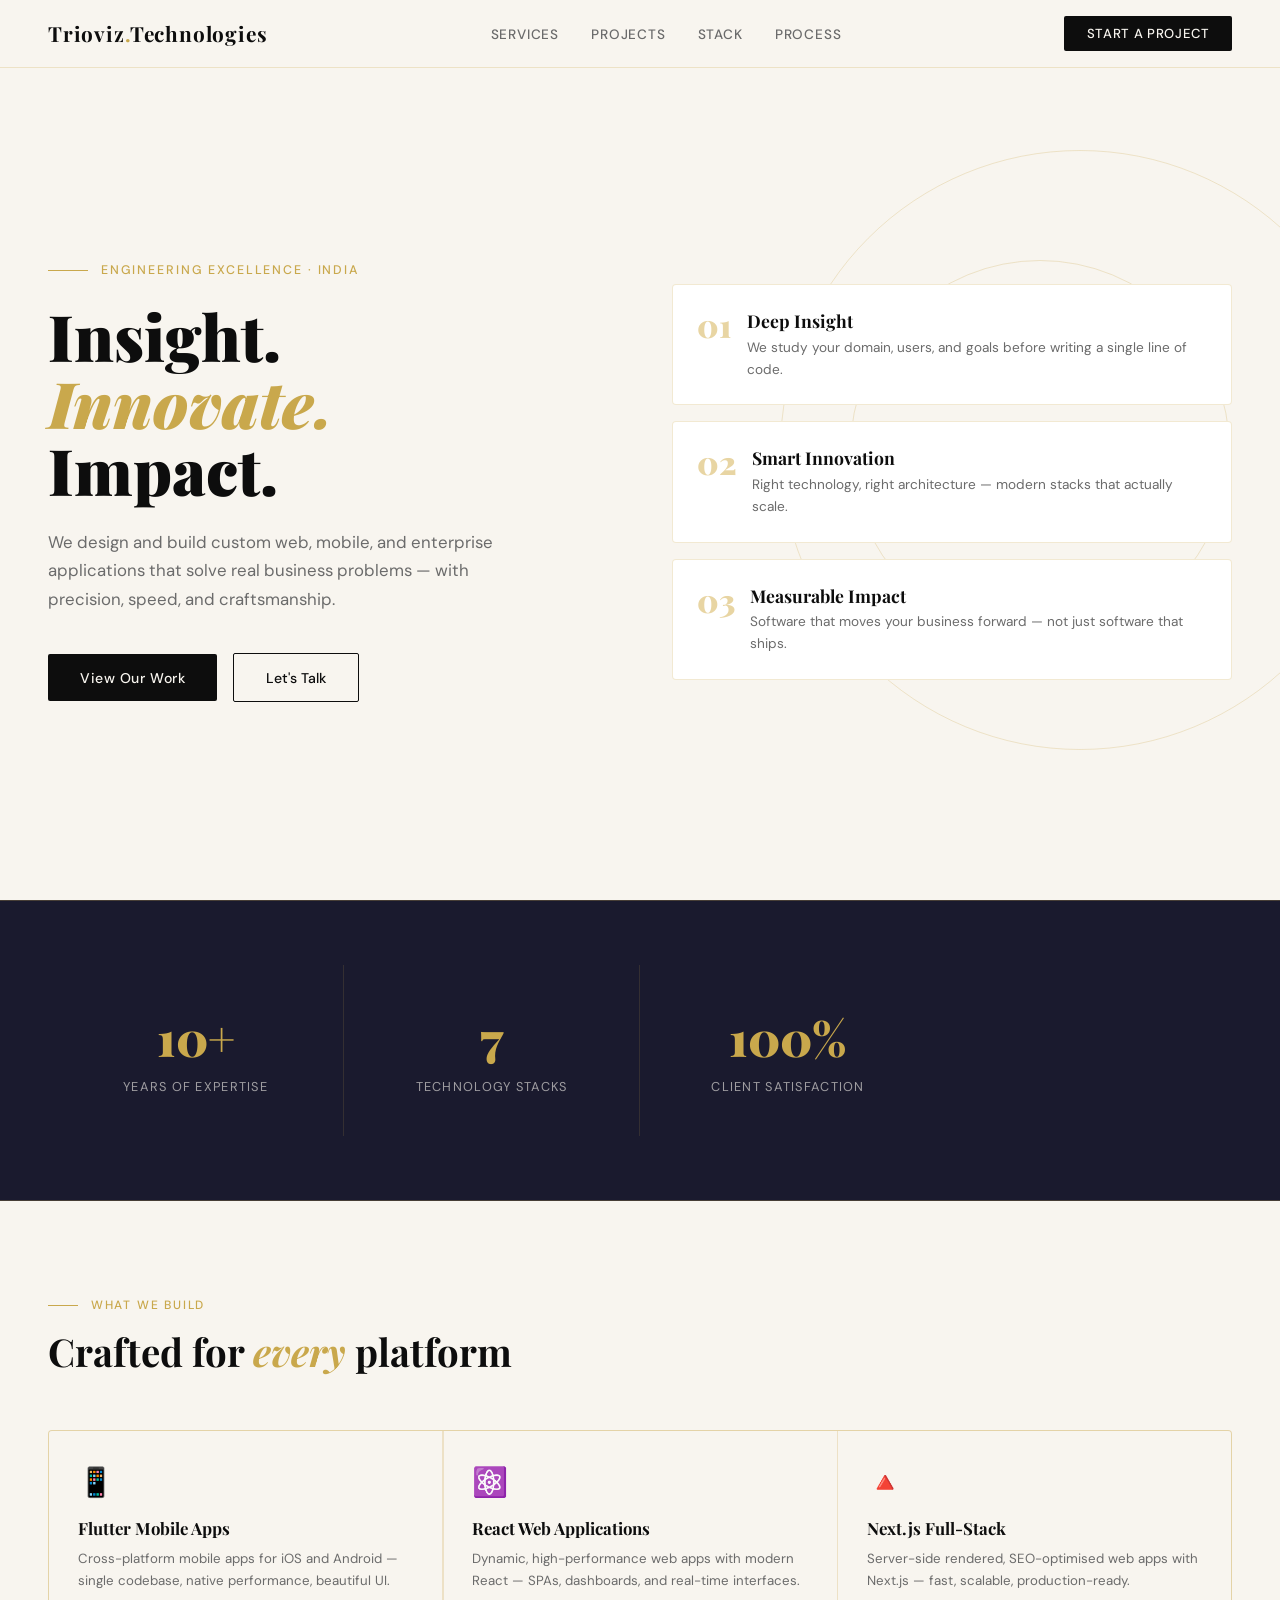
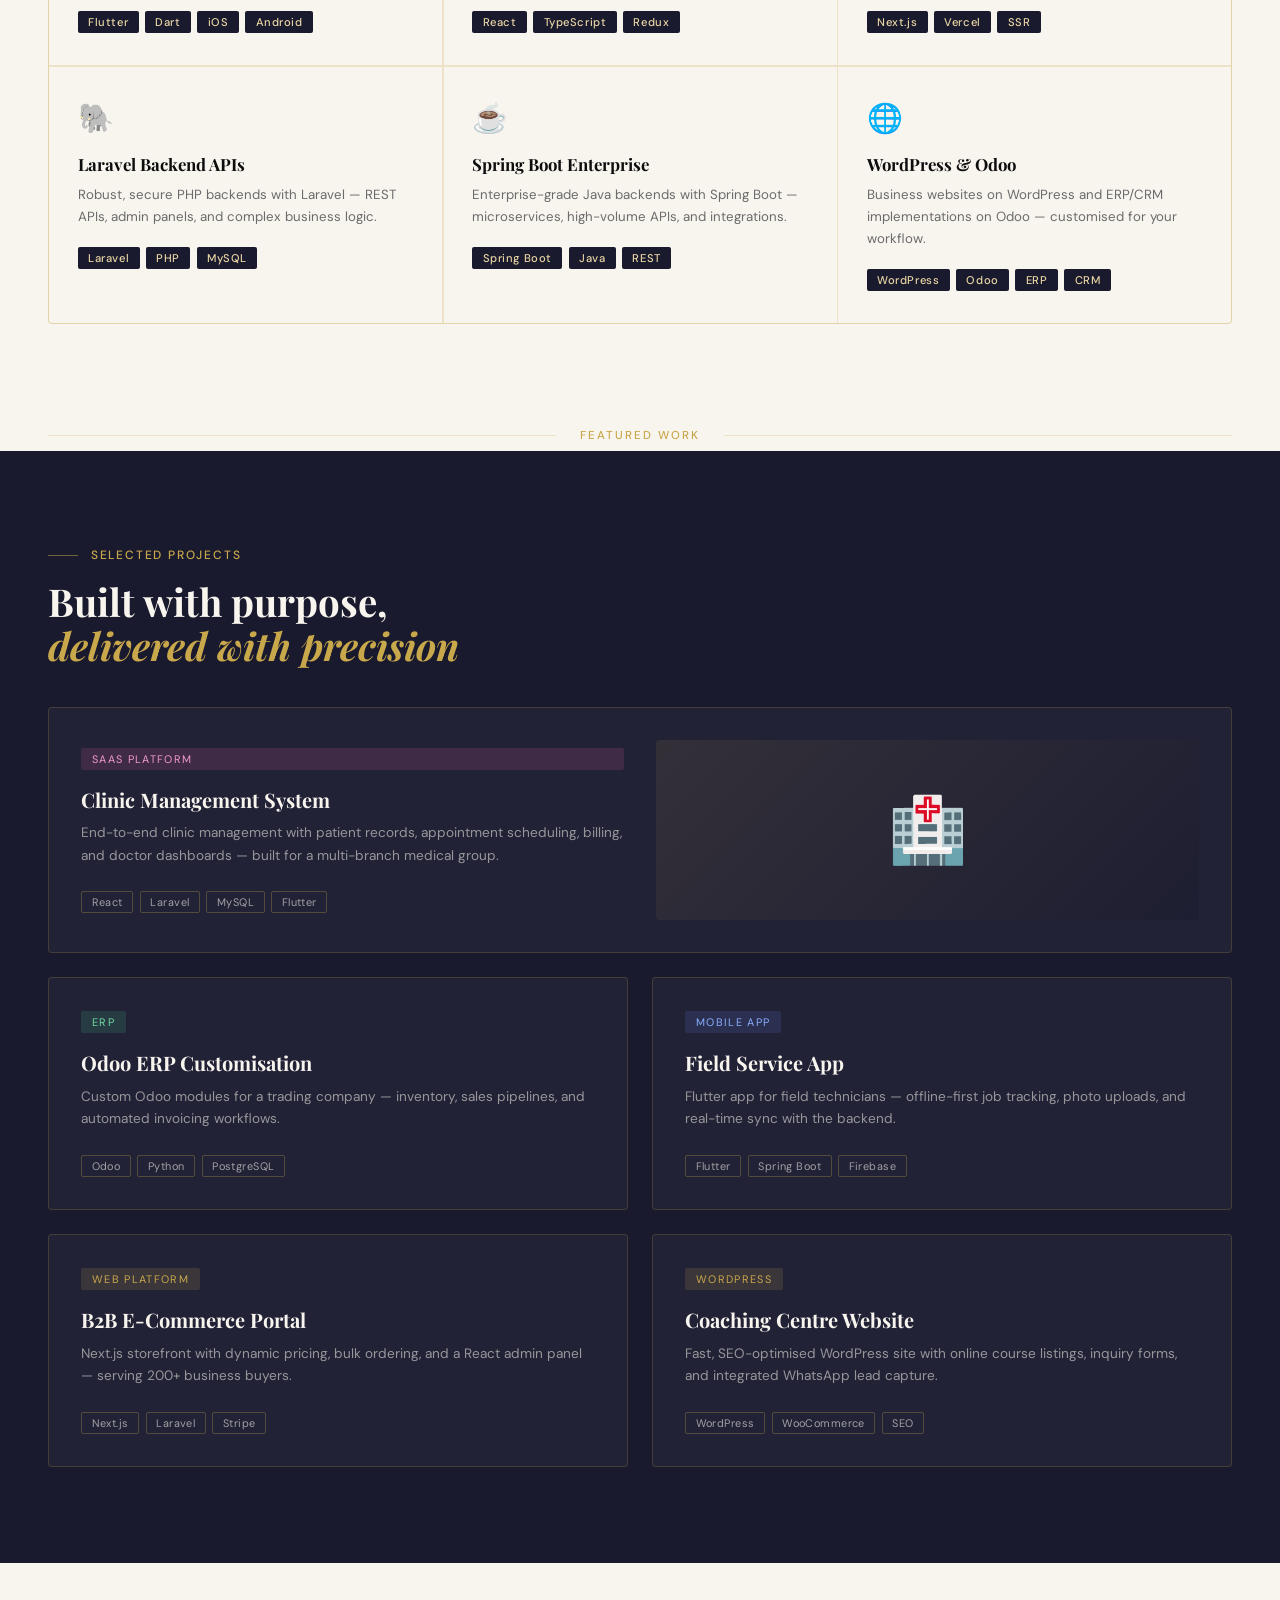
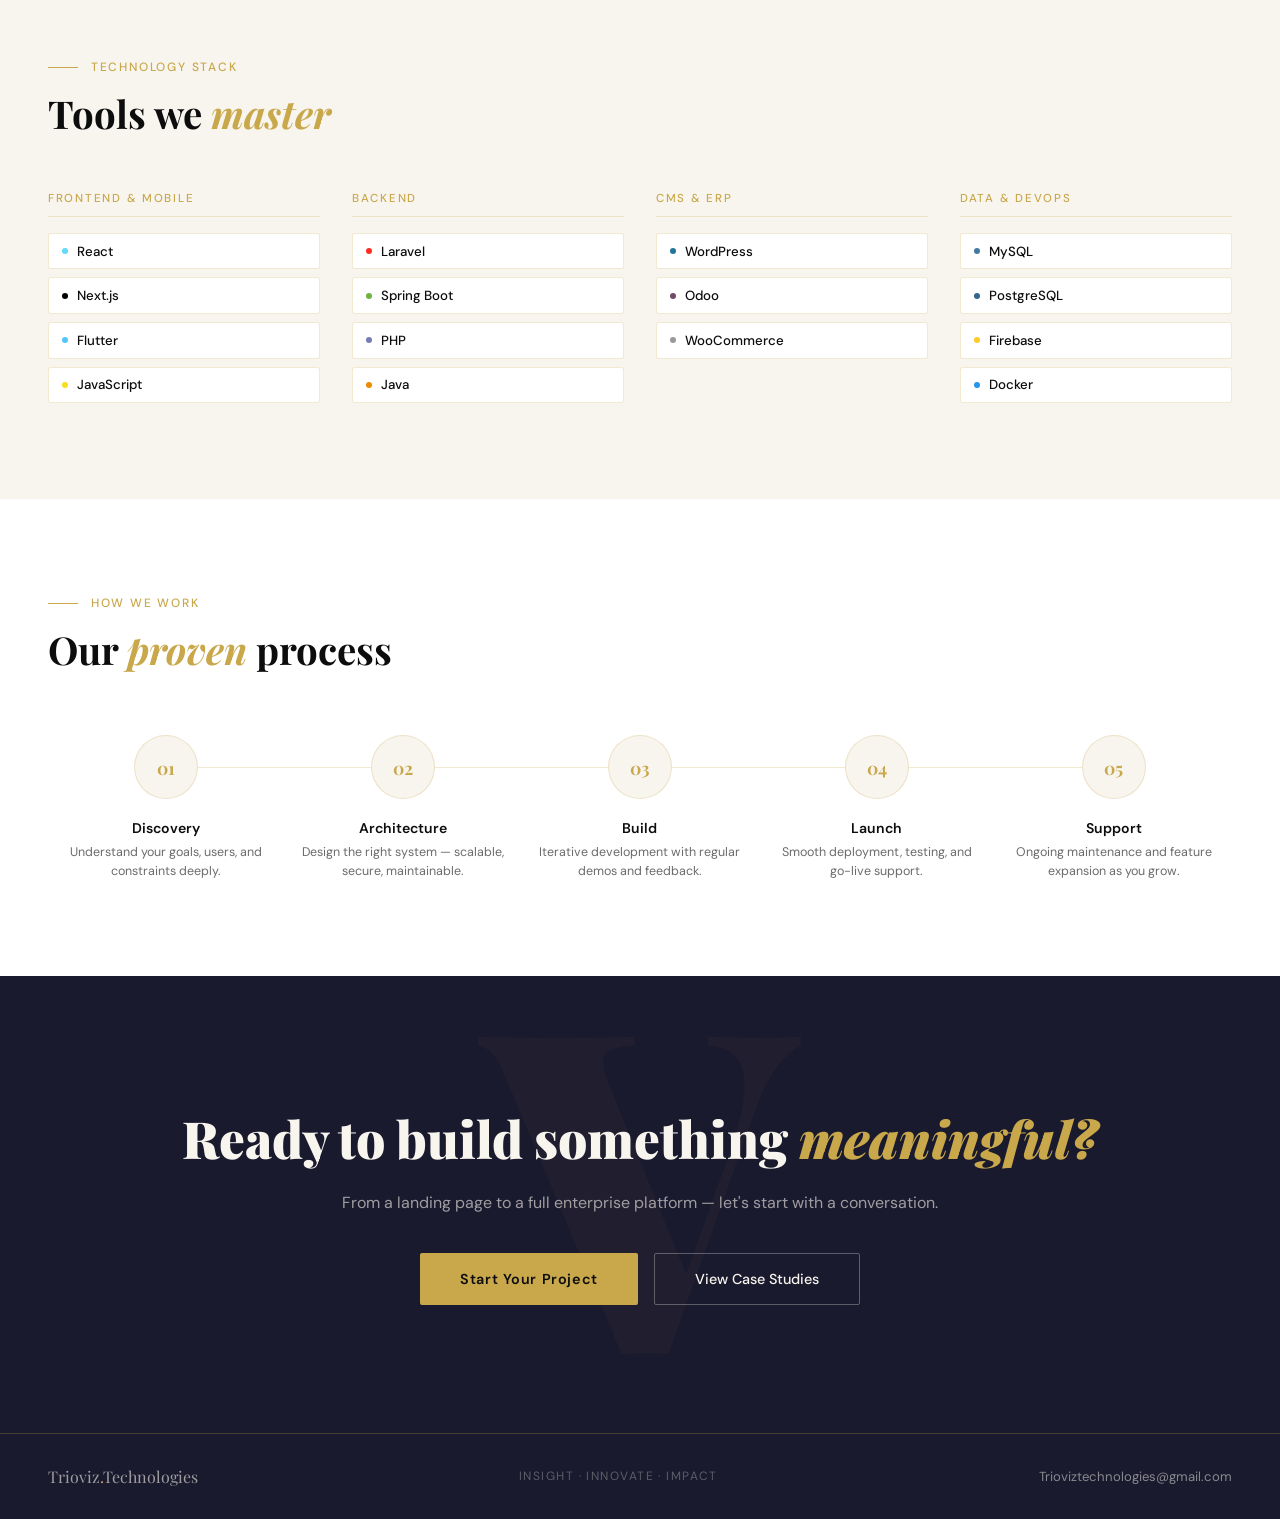
==== commit 88f8c58b: "Update index.html" ====
--- a/index.html
+++ b/index.html
@@ -3,7 +3,7 @@
 <head>
 <meta charset="UTF-8">
 <meta name="viewport" content="width=device-width, initial-scale=1.0">
-<title>Visar Technologies</title>
+<title>Trioviz Technologies</title>
 <link href="https://fonts.googleapis.com/css2?family=Playfair+Display:wght@400;700;900&family=DM+Sans:wght@300;400;500;600&display=swap" rel="stylesheet">
 <style>
   *, *::before, *::after { box-sizing: border-box; margin: 0; padding: 0; }
@@ -431,7 +431,7 @@
 <body>
 
 <nav>
-  <div class="nav-logo">Visar<span>.</span>Technologies</div>
+  <div class="nav-logo">Trioviz<span>.</span>Technologies</div>
   <ul class="nav-links">
     <li><a href="#">Services</a></li>
     <li><a href="#">Projects</a></li>
@@ -488,10 +488,6 @@
   <div class="stat">
     <span class="stat-num">10+</span>
     <span class="stat-label">Years of Expertise</span>
-  </div>
-  <div class="stat">
-    <span class="stat-num">50+</span>
-    <span class="stat-label">Projects Delivered</span>
   </div>
   <div class="stat">
     <span class="stat-num">7</span>
@@ -756,9 +752,9 @@
 </section>
 
 <footer>
-  <div class="footer-logo">Visar<span>.</span>Technologies</div>
+  <div class="footer-logo">Trioviz<span>.</span>Technologies</div>
   <div class="footer-tagline">Insight · Innovate · Impact</div>
-  <div class="footer-contact">visartechnologies@gmail.com</div>
+  <div class="footer-contact">Trioviztechnologies@gmail.com</div>
 </footer>
 
 </body>
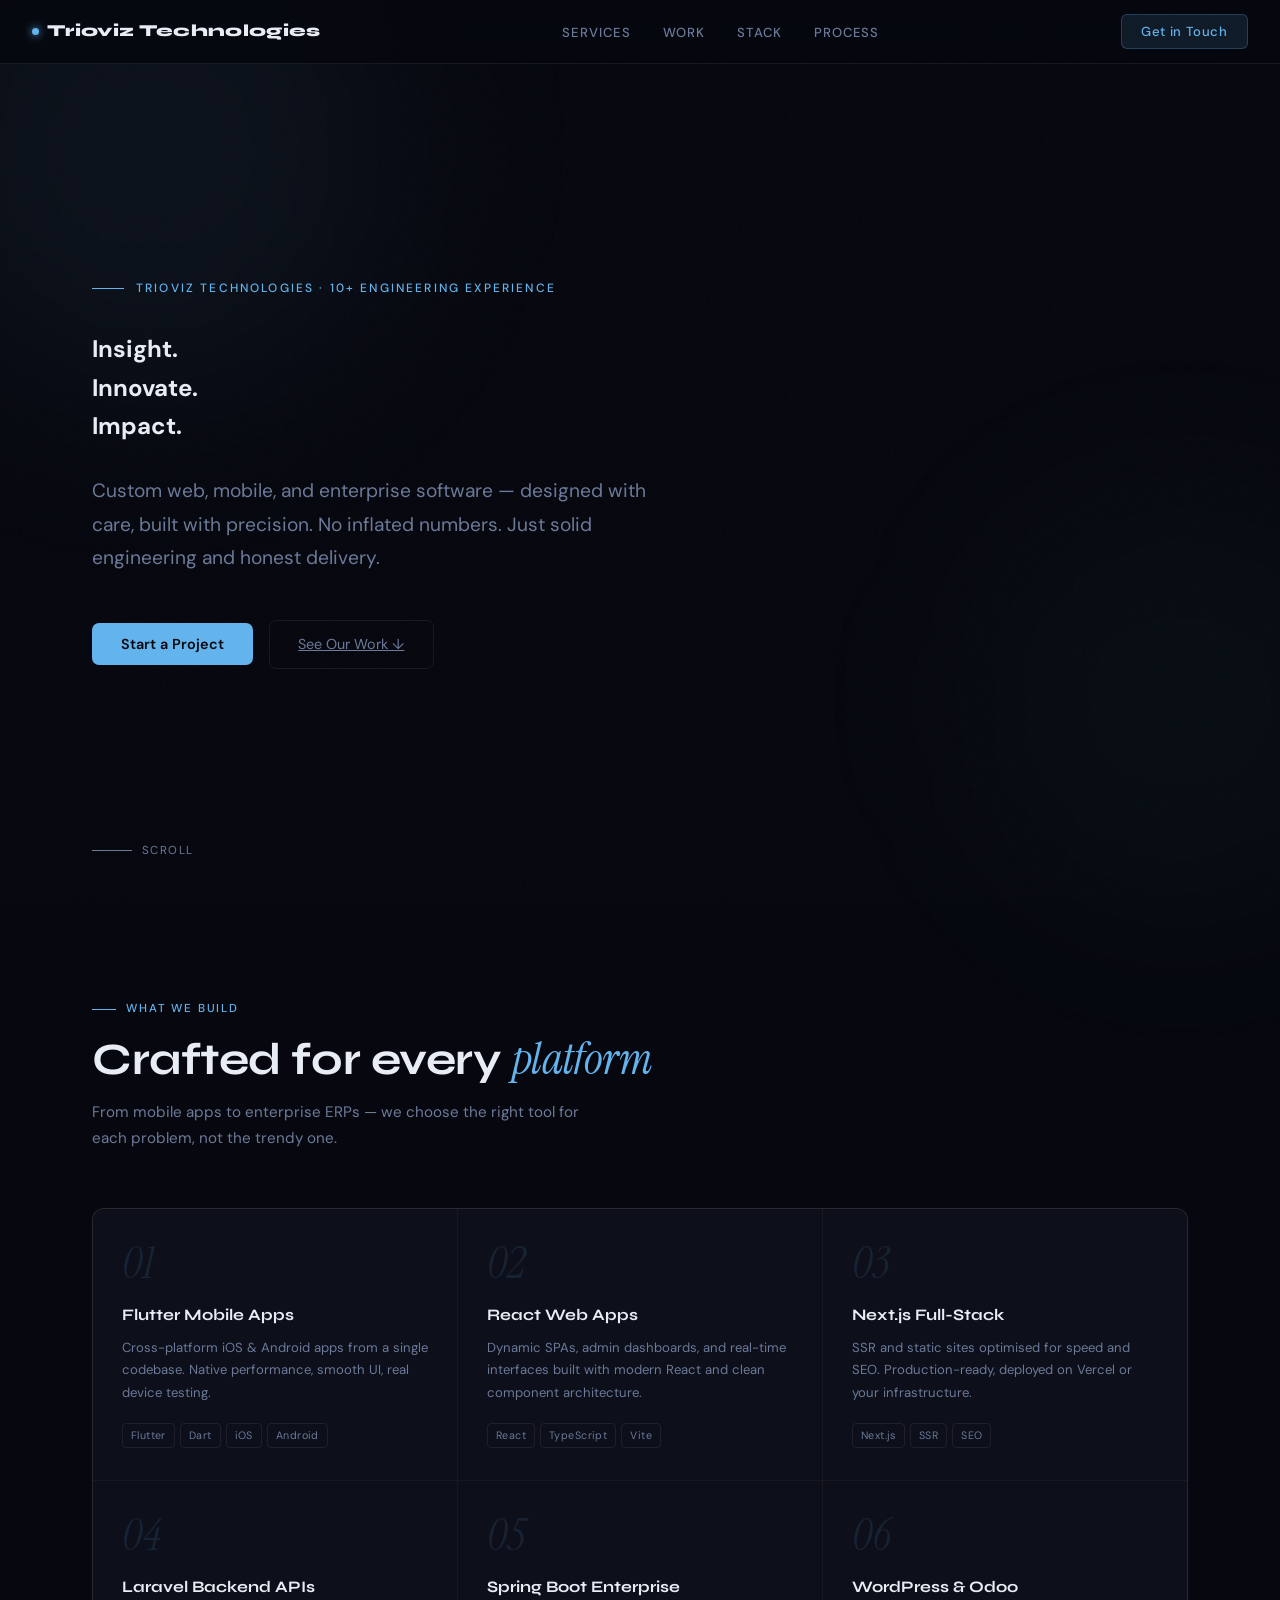
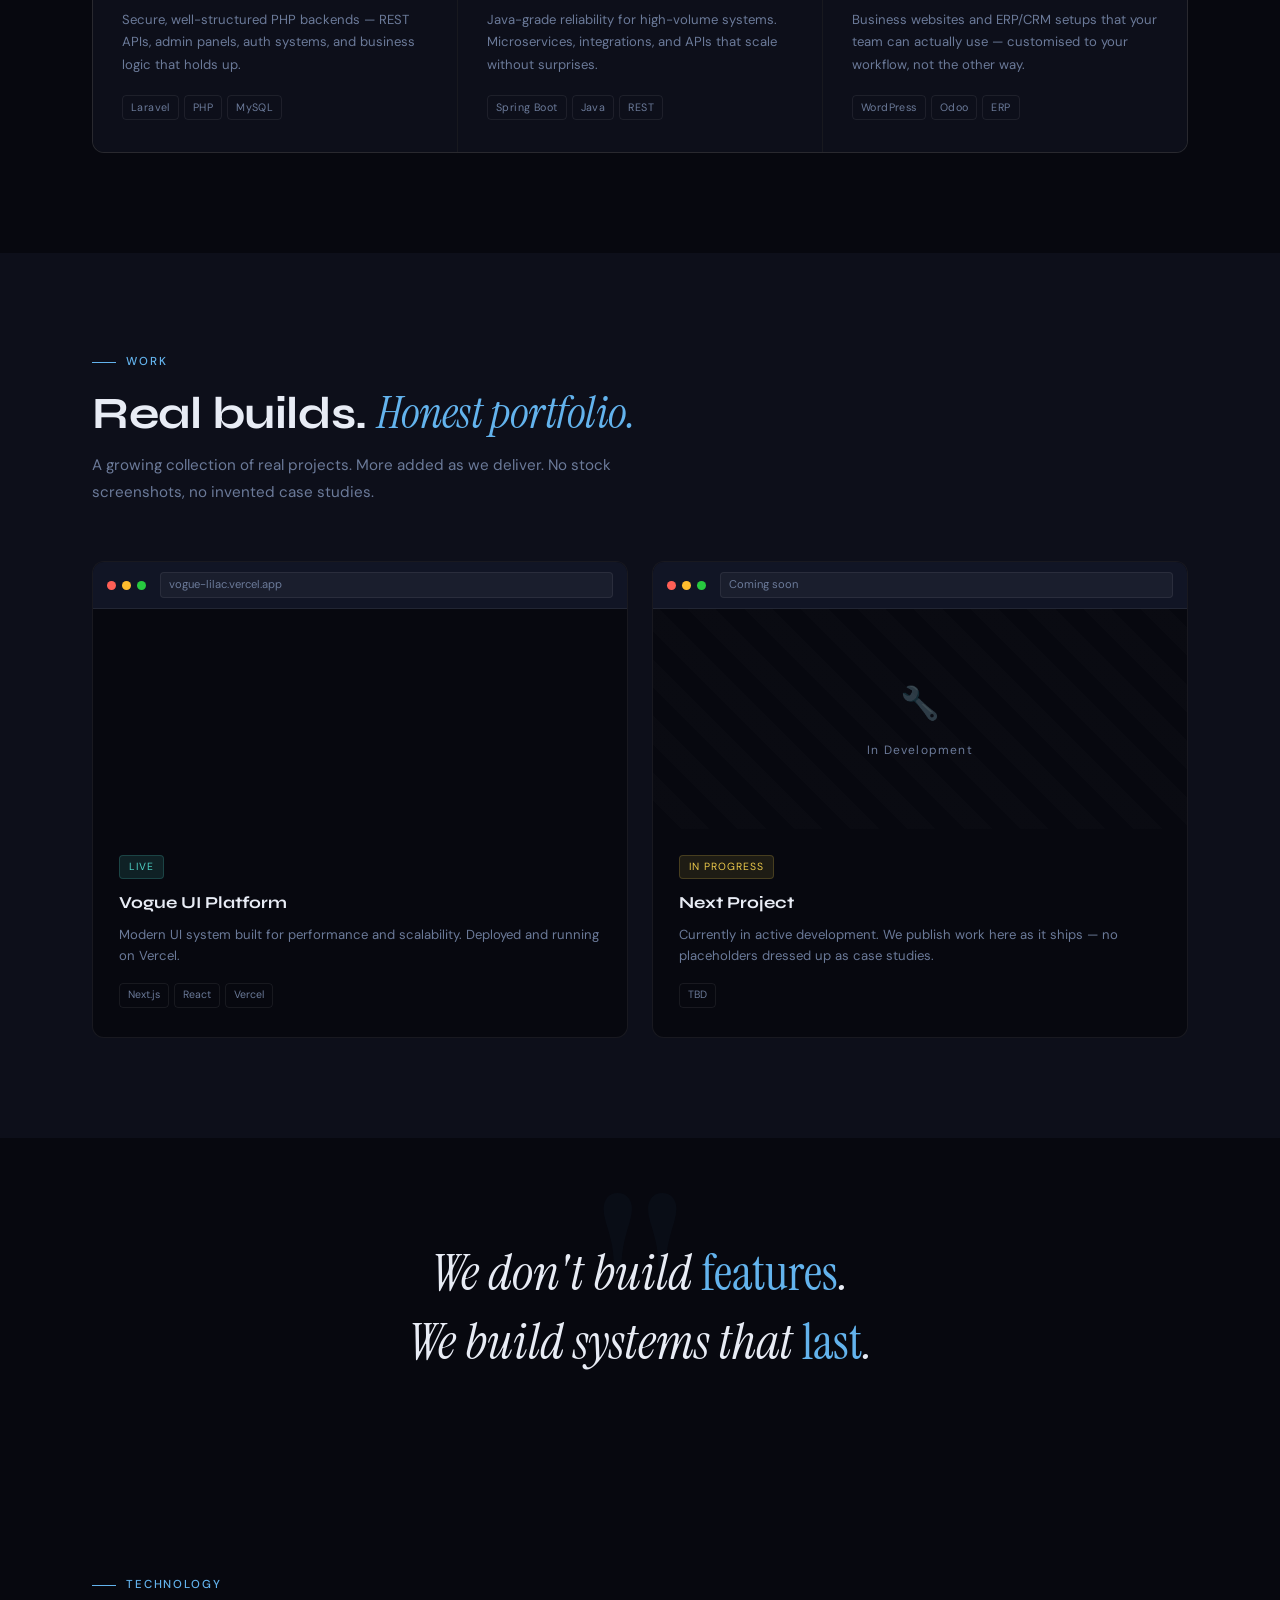
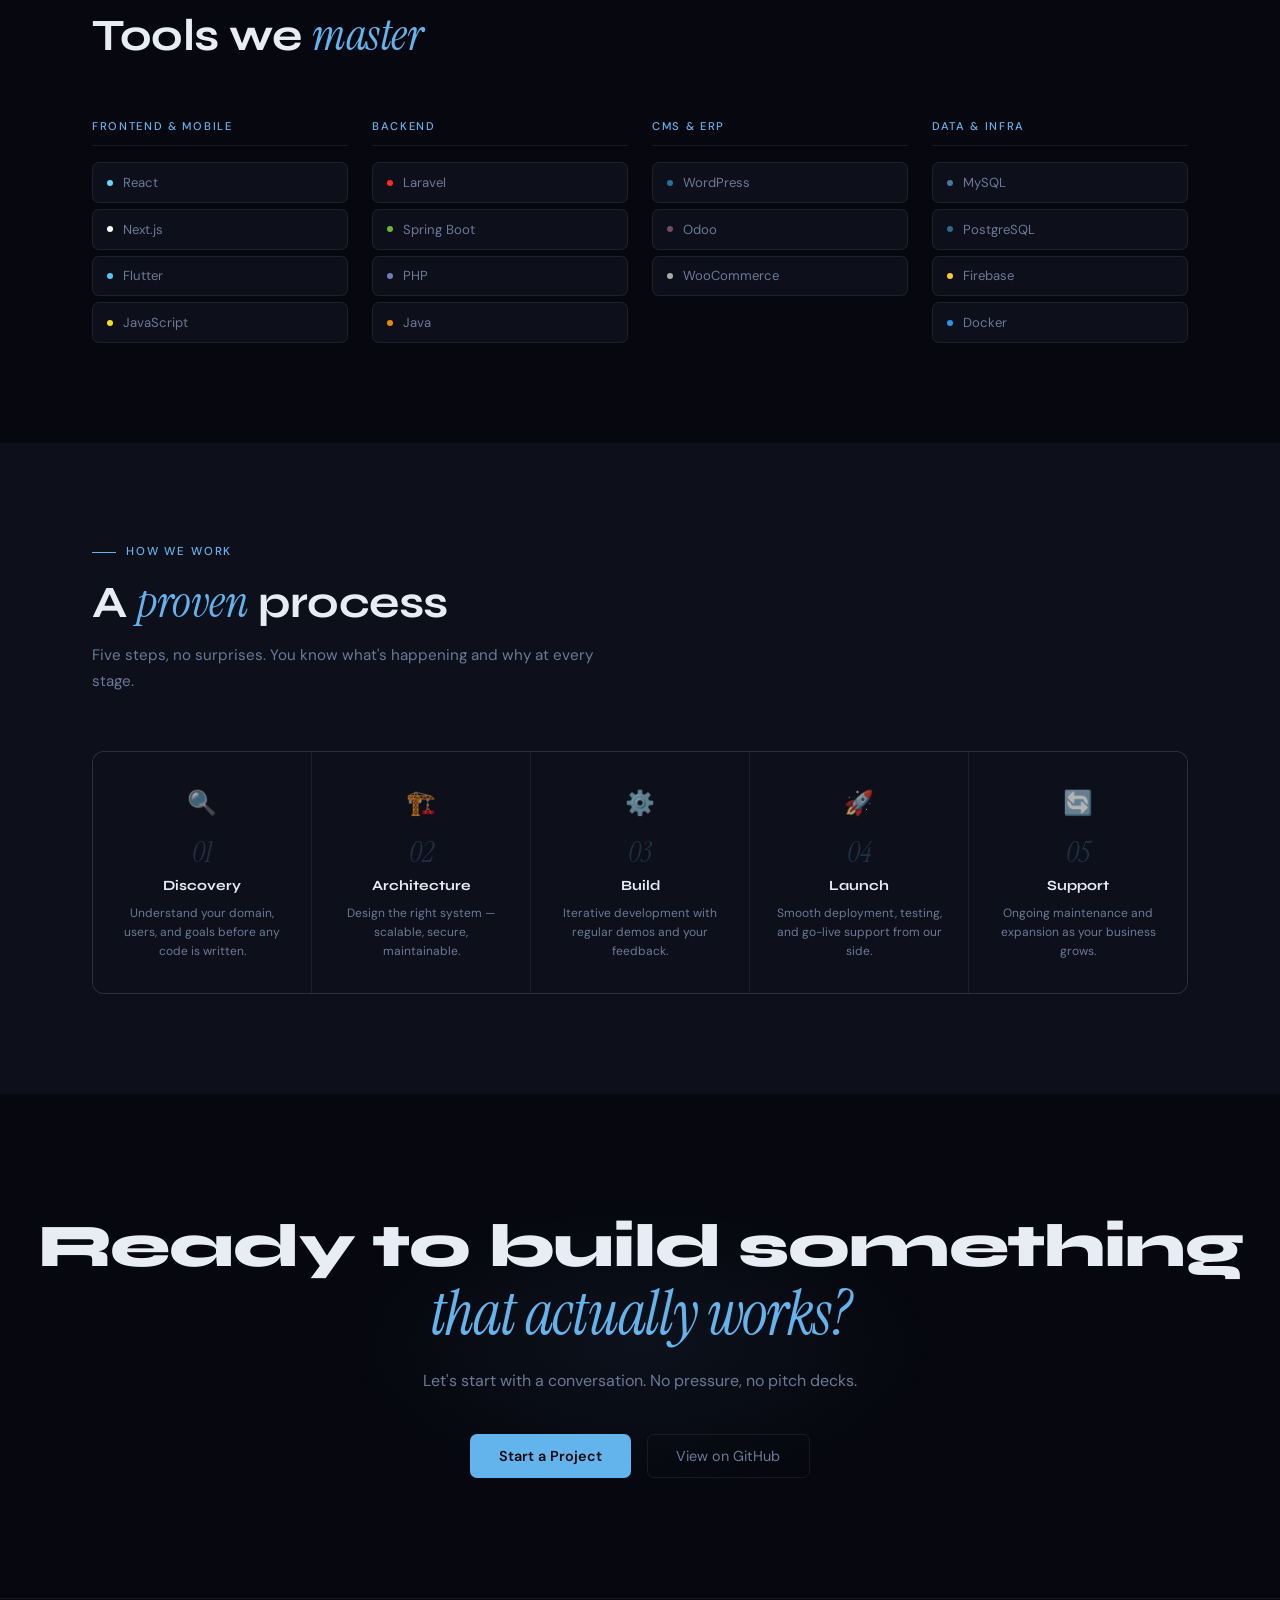
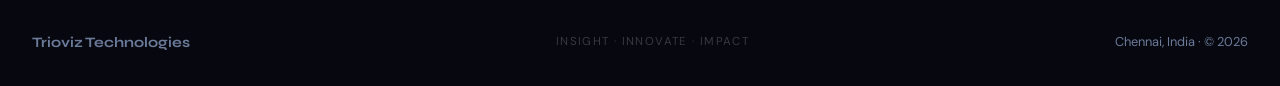
==== commit f2135208: "Index updated" ====
--- a/index.html
+++ b/index.html
@@ -1,761 +1,854 @@
 <!DOCTYPE html>
 <html lang="en">
 <head>
-<meta charset="UTF-8">
-<meta name="viewport" content="width=device-width, initial-scale=1.0">
-<title>Trioviz Technologies</title>
-<link href="https://fonts.googleapis.com/css2?family=Playfair+Display:wght@400;700;900&family=DM+Sans:wght@300;400;500;600&display=swap" rel="stylesheet">
+<meta charset="UTF-8" />
+<meta name="viewport" content="width=device-width, initial-scale=1.0" />
+<title>Trioviz Technologies — Insight. Innovate. Impact.</title>
+<link href="https://fonts.googleapis.com/css2?family=Syne:wght@400;600;700;800&family=Instrument+Serif:ital@0;1&family=DM+Sans:wght@300;400;500&display=swap" rel="stylesheet">
 <style>
-  *, *::before, *::after { box-sizing: border-box; margin: 0; padding: 0; }
-
-  :root {
-    --ink: #0d0d0d;
-    --ivory: #f8f5ef;
-    --gold: #c9a84c;
-    --gold-light: #e8d5a3;
-    --deep: #1a1a2e;
-    --muted: #6b6b6b;
-    --border: rgba(201,168,76,0.25);
-  }
-
-  body {
-    font-family: 'DM Sans', sans-serif;
-    background: var(--ivory);
-    color: var(--ink);
-    overflow-x: hidden;
-  }
-
-  /* NAV */
-  nav {
-    position: fixed; top: 0; left: 0; right: 0; z-index: 100;
-    display: flex; align-items: center; justify-content: space-between;
-    padding: 1rem 3rem;
-    background: rgba(248,245,239,0.92);
-    backdrop-filter: blur(12px);
-    border-bottom: 1px solid var(--border);
-  }
-  .nav-logo {
-    font-family: 'Playfair Display', serif;
-    font-size: 1.3rem; font-weight: 700;
-    letter-spacing: 0.04em;
-    color: var(--ink);
-  }
-  .nav-logo span { color: var(--gold); }
-  .nav-links { display: flex; gap: 2rem; list-style: none; }
-  .nav-links a {
-    text-decoration: none; font-size: 0.85rem; font-weight: 500;
-    color: var(--muted); letter-spacing: 0.06em; text-transform: uppercase;
-    transition: color 0.2s;
-  }
-  .nav-links a:hover { color: var(--gold); }
-  .nav-cta {
-    background: var(--ink); color: var(--ivory);
-    border: none; padding: 0.55rem 1.4rem;
-    font-family: 'DM Sans', sans-serif; font-size: 0.82rem;
-    font-weight: 500; letter-spacing: 0.05em; text-transform: uppercase;
-    cursor: pointer; border-radius: 2px; transition: background 0.2s;
-  }
-  .nav-cta:hover { background: var(--gold); color: var(--ink); }
-
-  /* HERO */
-  .hero {
-    min-height: 100vh;
-    display: grid; grid-template-columns: 1fr 1fr;
-    align-items: center;
-    padding: 8rem 3rem 4rem;
-    gap: 4rem;
-    position: relative;
-    overflow: hidden;
-  }
-  .hero::before {
-    content: '';
-    position: absolute; right: -100px; top: 50%;
-    transform: translateY(-50%);
-    width: 600px; height: 600px;
-    border-radius: 50%;
-    border: 1px solid var(--border);
-    pointer-events: none;
-  }
-  .hero::after {
-    content: '';
-    position: absolute; right: 50px; top: 50%;
-    transform: translateY(-50%);
-    width: 380px; height: 380px;
-    border-radius: 50%;
-    border: 1px solid var(--border);
-    pointer-events: none;
-  }
-  .hero-eyebrow {
-    display: flex; align-items: center; gap: 0.8rem;
-    margin-bottom: 1.5rem;
-  }
-  .hero-eyebrow-line { width: 40px; height: 1px; background: var(--gold); }
-  .hero-eyebrow span {
-    font-size: 0.78rem; font-weight: 500; letter-spacing: 0.15em;
-    text-transform: uppercase; color: var(--gold);
-  }
-  .hero h1 {
-    font-family: 'Playfair Display', serif;
-    font-size: clamp(2.8rem, 5vw, 4.5rem);
-    font-weight: 900; line-height: 1.05;
-    margin-bottom: 1.5rem;
-    color: var(--ink);
-  }
-  .hero h1 em { font-style: italic; color: var(--gold); }
-  .hero-tagline {
-    font-size: 1.05rem; color: var(--muted); line-height: 1.7;
-    margin-bottom: 2.5rem; max-width: 480px;
-  }
-  .hero-actions { display: flex; gap: 1rem; align-items: center; }
-  .btn-primary {
-    background: var(--ink); color: var(--ivory);
-    padding: 0.9rem 2rem; border: none; border-radius: 2px;
-    font-family: 'DM Sans', sans-serif; font-size: 0.88rem;
-    font-weight: 500; cursor: pointer; letter-spacing: 0.04em;
-    transition: all 0.2s;
-  }
-  .btn-primary:hover { background: var(--gold); color: var(--ink); }
-  .btn-secondary {
-    background: transparent; color: var(--ink);
-    padding: 0.9rem 2rem; border: 1.5px solid var(--ink); border-radius: 2px;
-    font-family: 'DM Sans', sans-serif; font-size: 0.88rem;
-    font-weight: 500; cursor: pointer; transition: all 0.2s;
-  }
-  .btn-secondary:hover { border-color: var(--gold); color: var(--gold); }
-
-  .hero-right { position: relative; z-index: 1; }
-  .hero-pillars {
-    display: flex; flex-direction: column; gap: 1rem;
-  }
-  .pillar-card {
-    background: white; border: 1px solid var(--border);
-    border-radius: 4px; padding: 1.5rem;
-    display: flex; align-items: flex-start; gap: 1rem;
-    transition: transform 0.2s, box-shadow 0.2s;
-  }
-  .pillar-card:hover { transform: translateX(6px); box-shadow: -4px 0 0 var(--gold); }
-  .pillar-num {
-    font-family: 'Playfair Display', serif;
-    font-size: 2rem; font-weight: 900; color: var(--gold-light);
-    line-height: 1; min-width: 2rem;
-  }
-  .pillar-title {
-    font-family: 'Playfair Display', serif;
-    font-size: 1.1rem; font-weight: 700; margin-bottom: 0.3rem;
-  }
-  .pillar-desc { font-size: 0.85rem; color: var(--muted); line-height: 1.6; }
-
-  /* DIVIDER */
-  .section-divider {
-    display: flex; align-items: center; gap: 1.5rem;
-    padding: 0 3rem; margin: 0.5rem 0;
-  }
-  .section-divider-line { flex: 1; height: 1px; background: var(--border); }
-  .section-divider-label {
-    font-size: 0.72rem; letter-spacing: 0.18em; text-transform: uppercase;
-    color: var(--gold); font-weight: 500;
-  }
-
-  /* STATS */
-  .stats {
-    padding: 4rem 3rem;
-    display: grid; grid-template-columns: repeat(4, 1fr);
-    gap: 0;
-    border-top: 1px solid var(--border);
-    border-bottom: 1px solid var(--border);
-    background: var(--deep);
-  }
-  .stat {
-    padding: 2.5rem 2rem;
-    border-right: 1px solid rgba(201,168,76,0.15);
-    text-align: center;
-  }
-  .stat:last-child { border-right: none; }
-  .stat-num {
-    font-family: 'Playfair Display', serif;
-    font-size: 3rem; font-weight: 900; color: var(--gold);
-    display: block; margin-bottom: 0.4rem;
-  }
-  .stat-label {
-    font-size: 0.8rem; letter-spacing: 0.1em; text-transform: uppercase;
-    color: rgba(248,245,239,0.6);
-  }
-
-  /* SERVICES */
-  .services {
-    padding: 6rem 3rem;
-  }
-  .section-header { margin-bottom: 3.5rem; }
-  .section-eyebrow {
-    display: flex; align-items: center; gap: 0.8rem;
-    margin-bottom: 1rem;
-  }
-  .section-eyebrow-line { width: 30px; height: 1px; background: var(--gold); }
-  .section-eyebrow span {
-    font-size: 0.75rem; font-weight: 500; letter-spacing: 0.15em;
-    text-transform: uppercase; color: var(--gold);
-  }
-  .section-title {
-    font-family: 'Playfair Display', serif;
-    font-size: clamp(1.8rem, 3vw, 2.8rem); font-weight: 700;
-    line-height: 1.15; color: var(--ink);
-  }
-  .section-title em { font-style: italic; color: var(--gold); }
-
-  .services-grid {
-    display: grid; grid-template-columns: repeat(3, 1fr);
-    gap: 1.5px; background: var(--border);
-    border: 1.5px solid var(--border);
-    border-radius: 4px; overflow: hidden;
-  }
-  .service-card {
-    background: var(--ivory); padding: 2rem 1.8rem;
-    position: relative; overflow: hidden;
-    transition: background 0.3s;
-  }
-  .service-card:hover { background: white; }
-  .service-card::before {
-    content: '';
-    position: absolute; bottom: 0; left: 0;
-    width: 0; height: 2px;
-    background: var(--gold);
-    transition: width 0.4s;
-  }
-  .service-card:hover::before { width: 100%; }
-  .service-icon {
-    font-size: 1.8rem; margin-bottom: 1rem; display: block;
-  }
-  .service-name {
-    font-family: 'Playfair Display', serif;
-    font-size: 1.05rem; font-weight: 700; margin-bottom: 0.6rem;
-  }
-  .service-desc {
-    font-size: 0.83rem; color: var(--muted); line-height: 1.65;
-    margin-bottom: 1.2rem;
-  }
-  .service-tags { display: flex; flex-wrap: wrap; gap: 0.4rem; }
-  .tag {
-    font-size: 0.7rem; padding: 0.25rem 0.65rem;
-    background: var(--deep); color: var(--gold-light);
-    border-radius: 2px; letter-spacing: 0.05em; font-weight: 500;
-  }
-
-  /* PROJECTS */
-  .projects {
-    padding: 6rem 3rem;
-    background: var(--deep);
-  }
-  .projects .section-title { color: var(--ivory); }
-  .projects-grid {
-    display: grid; grid-template-columns: repeat(2, 1fr);
-    gap: 1.5rem;
-  }
-  .project-card {
-    background: rgba(255,255,255,0.04);
-    border: 1px solid rgba(201,168,76,0.2);
-    border-radius: 4px; padding: 2rem;
-    position: relative; overflow: hidden;
-    transition: background 0.3s, border-color 0.3s;
-  }
-  .project-card:hover {
-    background: rgba(201,168,76,0.05);
-    border-color: rgba(201,168,76,0.5);
-  }
-  .project-badge {
-    display: inline-block; font-size: 0.68rem;
-    letter-spacing: 0.12em; text-transform: uppercase;
-    padding: 0.25rem 0.7rem; margin-bottom: 1rem;
-    border-radius: 2px;
-  }
-  .badge-web { background: rgba(201,168,76,0.15); color: var(--gold); }
-  .badge-mobile { background: rgba(94,130,232,0.15); color: #8aaeff; }
-  .badge-erp { background: rgba(72,199,140,0.15); color: #72d9a0; }
-  .badge-saas { background: rgba(232,94,163,0.15); color: #f09ad1; }
-  .project-name {
-    font-family: 'Playfair Display', serif;
-    font-size: 1.25rem; font-weight: 700;
-    color: var(--ivory); margin-bottom: 0.6rem;
-  }
-  .project-desc {
-    font-size: 0.85rem; line-height: 1.65;
-    color: rgba(248,245,239,0.55); margin-bottom: 1.5rem;
-  }
-  .project-stack { display: flex; flex-wrap: wrap; gap: 0.4rem; }
-  .stack-pill {
-    font-size: 0.68rem; padding: 0.2rem 0.6rem;
-    border: 1px solid rgba(201,168,76,0.3);
-    border-radius: 2px; color: rgba(248,245,239,0.6);
-    letter-spacing: 0.04em;
-  }
-  .project-card-featured {
-    grid-column: span 2;
-    display: grid; grid-template-columns: 1fr 1fr; gap: 2rem;
-  }
-  .project-featured-visual {
-    background: linear-gradient(135deg, rgba(201,168,76,0.1) 0%, rgba(26,26,46,0.5) 100%);
-    border-radius: 4px; min-height: 180px;
-    display: flex; align-items: center; justify-content: center;
-    font-size: 4rem;
-  }
-
-  /* TECH STACK */
-  .tech-stack { padding: 6rem 3rem; }
-  .stack-categories {
-    display: grid; grid-template-columns: repeat(4, 1fr); gap: 2rem;
-  }
-  .stack-cat { }
-  .stack-cat-title {
-    font-size: 0.72rem; letter-spacing: 0.15em; text-transform: uppercase;
-    color: var(--gold); font-weight: 500; margin-bottom: 1rem;
-    padding-bottom: 0.6rem; border-bottom: 1px solid var(--border);
-  }
-  .stack-items { display: flex; flex-direction: column; gap: 0.5rem; }
-  .stack-item {
-    display: flex; align-items: center; gap: 0.6rem;
-    padding: 0.55rem 0.8rem;
-    border: 1px solid var(--border);
-    border-radius: 3px; background: white;
-    font-size: 0.83rem; font-weight: 500;
-    transition: border-color 0.2s, background 0.2s;
-  }
-  .stack-item:hover { border-color: var(--gold); background: #fffdf7; }
-  .stack-dot { width: 6px; height: 6px; border-radius: 50%; flex-shrink: 0; }
-
-  /* PROCESS */
-  .process {
-    padding: 6rem 3rem;
-    background: white;
-  }
-  .process-steps {
-    display: grid; grid-template-columns: repeat(5, 1fr);
-    gap: 0; position: relative;
-  }
-  .process-steps::before {
-    content: '';
-    position: absolute; top: 2rem; left: 10%; right: 10%;
-    height: 1px; background: var(--border);
-  }
-  .process-step { text-align: center; padding: 0 1rem; }
-  .process-num {
-    width: 4rem; height: 4rem; border-radius: 50%;
-    border: 1px solid var(--border);
-    background: var(--ivory);
-    display: flex; align-items: center; justify-content: center;
-    margin: 0 auto 1.2rem;
-    font-family: 'Playfair Display', serif;
-    font-size: 1.1rem; font-weight: 700; color: var(--gold);
-    position: relative; z-index: 1;
-    transition: background 0.3s, border-color 0.3s;
-  }
-  .process-step:hover .process-num { background: var(--gold); color: var(--ink); border-color: var(--gold); }
-  .process-step-title {
-    font-weight: 600; font-size: 0.88rem; margin-bottom: 0.4rem;
-  }
-  .process-step-desc { font-size: 0.78rem; color: var(--muted); line-height: 1.5; }
-
-  /* CTA */
-  .cta-section {
-    padding: 8rem 3rem;
-    text-align: center;
-    background: var(--deep);
-    position: relative; overflow: hidden;
-  }
-  .cta-section::before {
-    content: 'V';
-    position: absolute; top: -2rem; left: 50%; transform: translateX(-50%);
-    font-family: 'Playfair Display', serif;
-    font-size: 28rem; font-weight: 900; color: rgba(201,168,76,0.03);
-    pointer-events: none; line-height: 1;
-  }
-  .cta-section h2 {
-    font-family: 'Playfair Display', serif;
-    font-size: clamp(2rem, 4vw, 3.5rem); font-weight: 900;
-    color: var(--ivory); margin-bottom: 1.2rem;
-    position: relative;
-  }
-  .cta-section h2 em { color: var(--gold); font-style: italic; }
-  .cta-section p {
-    font-size: 1rem; color: rgba(248,245,239,0.6);
-    margin-bottom: 2.5rem; position: relative;
-  }
-  .cta-actions { display: flex; gap: 1rem; justify-content: center; position: relative; }
-  .btn-gold {
-    background: var(--gold); color: var(--ink);
-    padding: 1rem 2.5rem; border: none; border-radius: 2px;
-    font-family: 'DM Sans', sans-serif; font-size: 0.9rem;
-    font-weight: 600; cursor: pointer; letter-spacing: 0.04em;
-    transition: opacity 0.2s;
-  }
-  .btn-gold:hover { opacity: 0.85; }
-  .btn-outline-ivory {
-    background: transparent; color: var(--ivory);
-    padding: 1rem 2.5rem; border: 1.5px solid rgba(248,245,239,0.3); border-radius: 2px;
-    font-family: 'DM Sans', sans-serif; font-size: 0.9rem;
-    font-weight: 500; cursor: pointer; transition: border-color 0.2s;
-  }
-  .btn-outline-ivory:hover { border-color: var(--gold); color: var(--gold); }
-
-  /* FOOTER */
-  footer {
-    padding: 2rem 3rem;
-    display: flex; align-items: center; justify-content: space-between;
-    border-top: 1px solid var(--border);
-    background: var(--deep);
-  }
-  .footer-logo {
-    font-family: 'Playfair Display', serif;
-    font-size: 1rem; color: rgba(248,245,239,0.6);
-  }
-  .footer-logo span { color: var(--gold); }
-  .footer-tagline {
-    font-size: 0.75rem; letter-spacing: 0.12em; text-transform: uppercase;
-    color: rgba(248,245,239,0.3);
-  }
-  .footer-contact {
-    font-size: 0.82rem; color: rgba(248,245,239,0.5);
-  }
-
-  @keyframes fadeUp {
-    from { opacity: 0; transform: translateY(20px); }
-    to { opacity: 1; transform: translateY(0); }
-  }
-  .hero-content > * {
-    animation: fadeUp 0.6s ease both;
-  }
-  .hero-content > *:nth-child(1) { animation-delay: 0.1s; }
-  .hero-content > *:nth-child(2) { animation-delay: 0.2s; }
-  .hero-content > *:nth-child(3) { animation-delay: 0.3s; }
-  .hero-content > *:nth-child(4) { animation-delay: 0.4s; }
+:root {
+  --bg: #07080f;
+  --surface: #0d0f1a;
+  --surface2: #111525;
+  --border: rgba(255,255,255,0.07);
+  --border-accent: rgba(99,179,237,0.25);
+  --text: #e8ecf5;
+  --muted: #6b7a99;
+  --faint: rgba(255,255,255,0.04);
+  --blue: #63b3ed;
+  --blue-dim: rgba(99,179,237,0.12);
+  --teal: #4fd1c5;
+  --glow: rgba(99,179,237,0.08);
+}
+
+*, *::before, *::after { box-sizing: border-box; margin: 0; padding: 0; }
+
+html { scroll-behavior: smooth; }
+
+body {
+  font-family: 'DM Sans', sans-serif;
+  background: var(--bg);
+  color: var(--text);
+  overflow-x: hidden;
+  line-height: 1.6;
+}
+
+/* Subtle noise overlay */
+body::before {
+  content: '';
+  position: fixed; inset: 0; z-index: 0;
+  background-image: url("data:image/svg+xml,%3Csvg viewBox='0 0 256 256' xmlns='http://www.w3.org/2000/svg'%3E%3Cfilter id='noise'%3E%3CfeTurbulence type='fractalNoise' baseFrequency='0.9' numOctaves='4' stitchTiles='stitch'/%3E%3C/filter%3E%3Crect width='100%25' height='100%25' filter='url(%23noise)' opacity='0.03'/%3E%3C/svg%3E");
+  opacity: 0.4;
+  pointer-events: none;
+}
+
+.wrap { max-width: 1160px; margin: auto; padding: 0 32px; position: relative; z-index: 1; }
+
+/* ── NAV ── */
+nav {
+  position: fixed; top: 0; left: 0; right: 0; z-index: 100;
+  padding: 0 32px;
+  height: 64px;
+  display: flex; align-items: center; justify-content: space-between;
+  border-bottom: 1px solid var(--border);
+  background: rgba(7,8,15,0.85);
+  backdrop-filter: blur(20px);
+}
+.nav-brand {
+  font-family: 'Syne', sans-serif;
+  font-size: 1.05rem; font-weight: 800;
+  letter-spacing: 0.02em;
+  color: var(--text);
+  display: flex; align-items: center; gap: 8px;
+}
+.nav-brand-dot {
+  width: 7px; height: 7px; border-radius: 50%;
+  background: var(--blue);
+  box-shadow: 0 0 8px var(--blue);
+}
+.nav-links {
+  display: flex; gap: 2rem; list-style: none;
+}
+.nav-links a {
+  text-decoration: none;
+  font-size: 0.82rem; font-weight: 500;
+  color: var(--muted);
+  letter-spacing: 0.07em; text-transform: uppercase;
+  transition: color 0.2s;
+}
+.nav-links a:hover { color: var(--text); }
+.nav-cta {
+  font-family: 'DM Sans', sans-serif;
+  font-size: 0.82rem; font-weight: 500;
+  letter-spacing: 0.05em;
+  padding: 0.5rem 1.2rem;
+  border: 1px solid var(--border-accent);
+  border-radius: 6px;
+  background: var(--blue-dim);
+  color: var(--blue);
+  cursor: pointer;
+  transition: background 0.2s, border-color 0.2s;
+}
+.nav-cta:hover { background: rgba(99,179,237,0.2); border-color: var(--blue); }
+
+/* ── HERO ── */
+.hero {
+  min-height: 100vh;
+  display: flex; flex-direction: column; justify-content: center;
+  padding: 8rem 32px 6rem;
+  position: relative;
+  overflow: hidden;
+  max-width: 1160px; margin: auto;
+}
+
+/* Orb backgrounds */
+.orb {
+  position: fixed;
+  border-radius: 50%;
+  filter: blur(100px);
+  pointer-events: none;
+  z-index: 0;
+}
+.orb-1 {
+  width: 500px; height: 500px;
+  background: rgba(99,179,237,0.06);
+  top: -100px; left: -100px;
+}
+.orb-2 {
+  width: 400px; height: 400px;
+  background: rgba(79,209,197,0.04);
+  bottom: 0; right: -100px;
+}
+
+.hero-eyebrow {
+  display: flex; align-items: center; gap: 12px;
+  margin-bottom: 2rem;
+}
+.eyebrow-line { width: 32px; height: 1px; background: var(--blue); }
+.eyebrow-text {
+  font-size: 0.75rem; font-weight: 500;
+  letter-spacing: 0.18em; text-transform: uppercase;
+  color: var(--blue);
+}
+
+.hero h1 {
+  font-family: 'Syne', sans-serif;
+  font-size: clamp(3.2rem, 7vw, 6rem);
+  font-weight: 800; line-height: 1.0;
+  margin-bottom: 0.5rem;
+  letter-spacing: -0.02em;
+}
+.hero h1 .italic {
+  font-family: 'Instrument Serif', serif;
+  font-style: italic;
+  font-weight: 400;
+  color: var(--blue);
+}
+
+.hero-sub {
+  font-size: clamp(1rem, 2vw, 1.2rem);
+  color: var(--muted);
+  max-width: 560px;
+  margin: 1.8rem 0 2.8rem;
+  line-height: 1.75;
+}
+
+.hero-actions { display: flex; gap: 1rem; flex-wrap: wrap; align-items: center; }
+.btn-fill {
+  background: var(--blue);
+  color: #07080f;
+  padding: 0.75rem 1.8rem;
+  border: none; border-radius: 7px;
+  font-family: 'DM Sans', sans-serif;
+  font-size: 0.9rem; font-weight: 600;
+  cursor: pointer; transition: opacity 0.2s, transform 0.15s;
+}
+.btn-fill:hover { opacity: 0.88; transform: translateY(-1px); }
+.btn-ghost {
+  background: transparent;
+  color: var(--muted);
+  padding: 0.75rem 1.8rem;
+  border: 1px solid var(--border);
+  border-radius: 7px;
+  font-family: 'DM Sans', sans-serif;
+  font-size: 0.9rem; font-weight: 400;
+  cursor: pointer; transition: border-color 0.2s, color 0.2s;
+}
+.btn-ghost:hover { border-color: rgba(255,255,255,0.2); color: var(--text); }
+
+.hero-scroll-hint {
+  position: absolute; bottom: 2.5rem; left: 32px;
+  display: flex; align-items: center; gap: 10px;
+  font-size: 0.72rem; letter-spacing: 0.12em; text-transform: uppercase;
+  color: var(--muted);
+}
+.scroll-line {
+  width: 40px; height: 1px; background: var(--muted);
+  animation: scrollPulse 2s ease-in-out infinite;
+}
+@keyframes scrollPulse {
+  0%, 100% { opacity: 0.3; width: 40px; }
+  50% { opacity: 1; width: 60px; }
+}
+
+/* ── STATS ── */
+.stats-bar {
+  border-top: 1px solid var(--border);
+  border-bottom: 1px solid var(--border);
+  background: var(--surface);
+}
+.stats-inner {
+  max-width: 1160px; margin: auto; padding: 0 32px;
+  display: grid; grid-template-columns: repeat(4,1fr);
+}
+.stat {
+  padding: 2.5rem 2rem;
+  border-right: 1px solid var(--border);
+  text-align: center;
+}
+.stat:last-child { border-right: none; }
+.stat-num {
+  font-family: 'Syne', sans-serif;
+  font-size: 2.4rem; font-weight: 800;
+  color: var(--text); display: block;
+  margin-bottom: 0.3rem;
+}
+.stat-num span { color: var(--blue); }
+.stat-label {
+  font-size: 0.75rem; letter-spacing: 0.1em;
+  text-transform: uppercase; color: var(--muted);
+}
+
+/* ── SECTION HEADER ── */
+.section { padding: 100px 0; }
+.section-label {
+  display: flex; align-items: center; gap: 10px;
+  margin-bottom: 1rem;
+}
+.section-label-line { width: 24px; height: 1px; background: var(--blue); }
+.section-label span {
+  font-size: 0.72rem; font-weight: 500;
+  letter-spacing: 0.16em; text-transform: uppercase; color: var(--blue);
+}
+.section-title {
+  font-family: 'Syne', sans-serif;
+  font-size: clamp(1.8rem, 3.5vw, 2.8rem);
+  font-weight: 700; letter-spacing: -0.01em;
+  line-height: 1.15;
+}
+.section-title .it {
+  font-family: 'Instrument Serif', serif;
+  font-style: italic; font-weight: 400;
+  color: var(--blue);
+}
+.section-desc {
+  color: var(--muted); font-size: 0.95rem;
+  max-width: 520px; margin-top: 0.8rem; line-height: 1.75;
+}
+
+/* ── SERVICES ── */
+.services-grid {
+  display: grid;
+  grid-template-columns: repeat(3,1fr);
+  gap: 1px;
+  background: var(--border);
+  border: 1px solid var(--border);
+  border-radius: 12px;
+  overflow: hidden;
+  margin-top: 3.5rem;
+}
+.svc {
+  background: var(--surface);
+  padding: 2rem 1.8rem;
+  position: relative;
+  transition: background 0.3s;
+  overflow: hidden;
+}
+.svc::after {
+  content: '';
+  position: absolute; bottom: 0; left: 0;
+  height: 2px; width: 0;
+  background: linear-gradient(90deg, var(--blue), var(--teal));
+  transition: width 0.5s;
+}
+.svc:hover { background: var(--surface2); }
+.svc:hover::after { width: 100%; }
+.svc-num {
+  font-family: 'Instrument Serif', serif;
+  font-size: 2.8rem; font-style: italic;
+  color: rgba(99,179,237,0.12);
+  line-height: 1; margin-bottom: 1rem;
+}
+.svc-title {
+  font-family: 'Syne', sans-serif;
+  font-size: 1rem; font-weight: 700;
+  margin-bottom: 0.6rem; color: var(--text);
+}
+.svc-desc {
+  font-size: 0.82rem; color: var(--muted);
+  line-height: 1.7; margin-bottom: 1.2rem;
+}
+.svc-tags { display: flex; flex-wrap: wrap; gap: 5px; }
+.stag {
+  font-size: 0.67rem; padding: 3px 8px;
+  border: 1px solid var(--border);
+  border-radius: 4px; color: var(--muted);
+  letter-spacing: 0.04em;
+  transition: border-color 0.2s, color 0.2s;
+}
+.svc:hover .stag { border-color: var(--border-accent); color: var(--blue); }
+
+/* ── SHOWCASE ── */
+.showcase-bg { background: var(--surface); }
+.showcase-grid {
+  display: grid;
+  grid-template-columns: repeat(2,1fr);
+  gap: 1.5rem;
+  margin-top: 3.5rem;
+}
+.demo-card {
+  border: 1px solid var(--border);
+  border-radius: 12px; overflow: hidden;
+  background: var(--bg);
+  transition: border-color 0.3s, transform 0.3s;
+  opacity: 0; transform: translateY(30px);
+  transition: opacity 0.6s, transform 0.6s, border-color 0.3s;
+}
+.demo-card.visible { opacity: 1; transform: translateY(0); }
+.demo-card:hover { border-color: var(--border-accent); transform: translateY(-4px); }
+.browser-chrome {
+  display: flex; align-items: center; gap: 6px;
+  padding: 10px 14px;
+  background: var(--surface2);
+  border-bottom: 1px solid var(--border);
+}
+.dot { width: 9px; height: 9px; border-radius: 50%; }
+.dot.r { background: #ff5f56; }
+.dot.y { background: #ffbd2e; }
+.dot.g { background: #27c93f; }
+.browser-url {
+  flex: 1; margin-left: 8px;
+  font-size: 0.7rem; color: var(--muted);
+  background: rgba(255,255,255,0.04);
+  border: 1px solid var(--border);
+  border-radius: 4px;
+  padding: 3px 8px;
+}
+.demo-frame {
+  width: 100%; height: 220px; border: none;
+  display: block;
+}
+.demo-placeholder {
+  width: 100%; height: 220px;
+  display: flex; flex-direction: column;
+  align-items: center; justify-content: center;
+  gap: 12px;
+  background: repeating-linear-gradient(
+    45deg,
+    transparent,
+    transparent 20px,
+    rgba(255,255,255,0.01) 20px,
+    rgba(255,255,255,0.01) 40px
+  );
+}
+.placeholder-icon { font-size: 2rem; opacity: 0.3; }
+.placeholder-label { font-size: 0.75rem; color: var(--muted); letter-spacing: 0.1em; }
+.demo-body { padding: 1.4rem 1.6rem 1.8rem; }
+.demo-badge {
+  display: inline-block;
+  font-size: 0.65rem; letter-spacing: 0.1em; text-transform: uppercase;
+  padding: 3px 9px; border-radius: 4px;
+  margin-bottom: 0.7rem;
+}
+.badge-live { background: rgba(79,209,197,0.12); color: var(--teal); border: 1px solid rgba(79,209,197,0.2); }
+.badge-wip { background: rgba(236,201,75,0.1); color: #ecc94b; border: 1px solid rgba(236,201,75,0.2); }
+.demo-name {
+  font-family: 'Syne', sans-serif;
+  font-size: 1.05rem; font-weight: 700;
+  margin-bottom: 0.4rem; color: var(--text);
+}
+.demo-desc { font-size: 0.82rem; color: var(--muted); line-height: 1.65; margin-bottom: 1rem; }
+.demo-stack { display: flex; flex-wrap: wrap; gap: 5px; }
+.demo-tag {
+  font-size: 0.66rem; padding: 3px 8px;
+  border: 1px solid var(--border);
+  border-radius: 4px; color: var(--muted);
+}
+
+/* ── STATEMENT ── */
+.statement-section {
+  padding: 100px 0;
+  text-align: center;
+  position: relative;
+}
+.statement-section::before {
+  content: '"';
+  position: absolute; top: 20px; left: 50%; transform: translateX(-50%);
+  font-family: 'Instrument Serif', serif;
+  font-size: 20rem; color: rgba(99,179,237,0.03);
+  line-height: 1; pointer-events: none;
+}
+.statement-text {
+  font-family: 'Instrument Serif', serif;
+  font-size: clamp(1.8rem, 4vw, 3.2rem);
+  font-style: italic;
+  line-height: 1.35;
+  max-width: 820px; margin: auto;
+  color: var(--text);
+}
+.statement-text em { color: var(--blue); font-style: normal; }
+
+/* ── STACK ── */
+.stack-grid {
+  display: grid;
+  grid-template-columns: repeat(4,1fr);
+  gap: 1.5rem;
+  margin-top: 3.5rem;
+}
+.stack-col { }
+.stack-col-title {
+  font-size: 0.7rem; letter-spacing: 0.15em; text-transform: uppercase;
+  color: var(--blue); margin-bottom: 1rem;
+  padding-bottom: 0.6rem;
+  border-bottom: 1px solid var(--border);
+  font-weight: 500;
+}
+.stack-items { display: flex; flex-direction: column; gap: 6px; }
+.stack-item {
+  display: flex; align-items: center; gap: 10px;
+  padding: 0.55rem 0.9rem;
+  border: 1px solid var(--border);
+  border-radius: 7px;
+  background: var(--surface);
+  font-size: 0.82rem; font-weight: 400;
+  color: var(--muted);
+  transition: border-color 0.2s, color 0.2s, background 0.2s;
+  opacity: 0; transform: translateX(-10px);
+  transition: opacity 0.5s, transform 0.5s, border-color 0.2s, color 0.2s;
+}
+.stack-item.visible { opacity: 1; transform: translateX(0); }
+.stack-item:hover { border-color: var(--border-accent); color: var(--text); background: var(--surface2); }
+.s-dot { width: 6px; height: 6px; border-radius: 50%; flex-shrink: 0; }
+
+/* ── PROCESS ── */
+.process-bg { background: var(--surface); }
+.process-row {
+  display: grid;
+  grid-template-columns: repeat(5,1fr);
+  gap: 1px;
+  background: var(--border);
+  border: 1px solid var(--border);
+  border-radius: 12px;
+  overflow: hidden;
+  margin-top: 3.5rem;
+}
+.process-step {
+  background: var(--surface);
+  padding: 2rem 1.5rem;
+  text-align: center;
+  transition: background 0.3s;
+}
+.process-step:hover { background: var(--surface2); }
+.process-icon {
+  font-size: 1.5rem; margin-bottom: 1rem;
+  display: block; opacity: 0.7;
+}
+.process-n {
+  font-family: 'Instrument Serif', serif;
+  font-size: 1.8rem; font-style: italic;
+  color: rgba(99,179,237,0.2); line-height: 1;
+  margin-bottom: 0.5rem;
+}
+.process-title {
+  font-family: 'Syne', sans-serif;
+  font-size: 0.88rem; font-weight: 700;
+  color: var(--text); margin-bottom: 0.4rem;
+}
+.process-desc { font-size: 0.75rem; color: var(--muted); line-height: 1.6; }
+
+/* ── CTA ── */
+.cta-section {
+  padding: 120px 32px;
+  text-align: center;
+  position: relative; overflow: hidden;
+}
+.cta-glow {
+  position: absolute; top: 50%; left: 50%;
+  transform: translate(-50%, -50%);
+  width: 600px; height: 300px;
+  background: radial-gradient(ellipse, rgba(99,179,237,0.06) 0%, transparent 70%);
+  pointer-events: none;
+}
+.cta-title {
+  font-family: 'Syne', sans-serif;
+  font-size: clamp(2rem, 5vw, 3.8rem);
+  font-weight: 800; letter-spacing: -0.02em;
+  line-height: 1.1; margin-bottom: 1.2rem;
+  position: relative;
+}
+.cta-title .it {
+  font-family: 'Instrument Serif', serif;
+  font-style: italic; font-weight: 400; color: var(--blue);
+}
+.cta-desc {
+  color: var(--muted); font-size: 1rem;
+  margin-bottom: 2.5rem; position: relative;
+}
+.cta-actions { display: flex; gap: 1rem; justify-content: center; position: relative; }
+
+/* ── FOOTER ── */
+footer {
+  border-top: 1px solid var(--border);
+  padding: 2rem 32px;
+  display: flex; align-items: center; justify-content: space-between;
+}
+.footer-brand {
+  font-family: 'Syne', sans-serif;
+  font-size: 0.9rem; font-weight: 700; color: var(--muted);
+}
+.footer-tag {
+  font-size: 0.72rem; letter-spacing: 0.12em; text-transform: uppercase;
+  color: rgba(255,255,255,0.2);
+}
+.footer-info { font-size: 0.8rem; color: var(--muted); }
+
+/* ── ANIMATIONS ── */
+@keyframes fadeUp {
+  from { opacity: 0; transform: translateY(24px); }
+  to   { opacity: 1; transform: translateY(0); }
+}
+.fade-up { animation: fadeUp 0.7s ease both; }
+.delay-1 { animation-delay: 0.1s; }
+.delay-2 { animation-delay: 0.2s; }
+.delay-3 { animation-delay: 0.35s; }
+.delay-4 { animation-delay: 0.5s; }
+
+/* Scroll reveal base */
+.reveal { opacity: 0; transform: translateY(20px); transition: opacity 0.65s ease, transform 0.65s ease; }
+.reveal.in { opacity: 1; transform: none; }
+
+@media (max-width: 768px) {
+  .services-grid { grid-template-columns: 1fr; }
+  .stack-grid { grid-template-columns: 1fr 1fr; }
+  .process-row { grid-template-columns: 1fr; }
+  .stats-inner { grid-template-columns: 1fr 1fr; }
+  .showcase-grid { grid-template-columns: 1fr; }
+  .nav-links { display: none; }
+  h1 { font-size: 2.6rem; }
+}
 </style>
 </head>
 <body>
 
+<div class="orb orb-1"></div>
+<div class="orb orb-2"></div>
+
+<!-- NAV -->
 <nav>
-  <div class="nav-logo">Trioviz<span>.</span>Technologies</div>
+  <div class="nav-brand" style="">
+    <div class="nav-brand-dot"></div>
+    Trioviz Technologies
+  </div>
   <ul class="nav-links">
-    <li><a href="#">Services</a></li>
-    <li><a href="#">Projects</a></li>
-    <li><a href="#">Stack</a></li>
-    <li><a href="#">Process</a></li>
+    <li><a href="#services">Services</a></li>
+    <li><a href="#showcase">Work</a></li>
+    <li><a href="#stack">Stack</a></li>
+    <li><a href="#process">Process</a></li>
   </ul>
-  <button class="nav-cta">Start a Project</button>
+  <button class="nav-cta">Get in Touch</button>
 </nav>
 
 <!-- HERO -->
-<section class="hero">
-  <div class="hero-content">
-    <div class="hero-eyebrow">
-      <div class="hero-eyebrow-line"></div>
-      <span>Engineering Excellence · India</span>
+<div style="position:relative; z-index:1;">
+<section style="max-width:1160px; margin:auto; padding: 9rem 32px 6rem; min-height:100vh; display:flex; flex-direction:column; justify-content:center; position:relative;">
+  <div class="hero-eyebrow fade-up delay-1">
+    <div class="eyebrow-line"></div>
+    <span class="eyebrow-text">Trioviz Technologies · 10+ Engineering Experience</span>
+  </div>
+
+  <h1 class="fade-up delay-2">
+    Insight.<br>
+    <span class="italic">Innovate.</span><br>
+    Impact.
+  </h1>
+
+  <p class="hero-sub fade-up delay-3">
+    Custom web, mobile, and enterprise software — designed with care, built with precision. No inflated numbers. Just solid engineering and honest delivery.
+  </p>
+
+  <div class="hero-actions fade-up delay-4">
+    <button class="btn-fill">Start a Project</button>
+    <a class="btn-ghost" href="#services">See Our Work ↓</a>
+  </div>
+
+  <div class="hero-scroll-hint">
+    <div class="scroll-line"></div>
+    <span>Scroll</span>
+  </div>
+</section>
+</div>
+
+<!-- SERVICES -->
+<section class="section" id="services" style="position:relative;z-index:1;">
+  <div class="wrap">
+    <div class="reveal">
+      <div class="section-label">
+        <div class="section-label-line"></div>
+        <span>What We Build</span>
+      </div>
+      <h2 class="section-title">Crafted for every <span class="it">platform</span></h2>
+      <p class="section-desc">From mobile apps to enterprise ERPs — we choose the right tool for each problem, not the trendy one.</p>
     </div>
-    <h1>Insight.<br><em>Innovate.</em><br>Impact.</h1>
-    <p class="hero-tagline">We design and build custom web, mobile, and enterprise applications that solve real business problems — with precision, speed, and craftsmanship.</p>
-    <div class="hero-actions">
-      <button class="btn-primary">View Our Work</button>
-      <button class="btn-secondary">Let's Talk</button>
+
+    <div class="services-grid reveal">
+      <div class="svc">
+        <div class="svc-num">01</div>
+        <div class="svc-title">Flutter Mobile Apps</div>
+        <div class="svc-desc">Cross-platform iOS & Android apps from a single codebase. Native performance, smooth UI, real device testing.</div>
+        <div class="svc-tags">
+          <span class="stag">Flutter</span><span class="stag">Dart</span><span class="stag">iOS</span><span class="stag">Android</span>
+        </div>
+      </div>
+      <div class="svc">
+        <div class="svc-num">02</div>
+        <div class="svc-title">React Web Apps</div>
+        <div class="svc-desc">Dynamic SPAs, admin dashboards, and real-time interfaces built with modern React and clean component architecture.</div>
+        <div class="svc-tags">
+          <span class="stag">React</span><span class="stag">TypeScript</span><span class="stag">Vite</span>
+        </div>
+      </div>
+      <div class="svc">
+        <div class="svc-num">03</div>
+        <div class="svc-title">Next.js Full-Stack</div>
+        <div class="svc-desc">SSR and static sites optimised for speed and SEO. Production-ready, deployed on Vercel or your infrastructure.</div>
+        <div class="svc-tags">
+          <span class="stag">Next.js</span><span class="stag">SSR</span><span class="stag">SEO</span>
+        </div>
+      </div>
+      <div class="svc">
+        <div class="svc-num">04</div>
+        <div class="svc-title">Laravel Backend APIs</div>
+        <div class="svc-desc">Secure, well-structured PHP backends — REST APIs, admin panels, auth systems, and business logic that holds up.</div>
+        <div class="svc-tags">
+          <span class="stag">Laravel</span><span class="stag">PHP</span><span class="stag">MySQL</span>
+        </div>
+      </div>
+      <div class="svc">
+        <div class="svc-num">05</div>
+        <div class="svc-title">Spring Boot Enterprise</div>
+        <div class="svc-desc">Java-grade reliability for high-volume systems. Microservices, integrations, and APIs that scale without surprises.</div>
+        <div class="svc-tags">
+          <span class="stag">Spring Boot</span><span class="stag">Java</span><span class="stag">REST</span>
+        </div>
+      </div>
+      <div class="svc">
+        <div class="svc-num">06</div>
+        <div class="svc-title">WordPress & Odoo</div>
+        <div class="svc-desc">Business websites and ERP/CRM setups that your team can actually use — customised to your workflow, not the other way.</div>
+        <div class="svc-tags">
+          <span class="stag">WordPress</span><span class="stag">Odoo</span><span class="stag">ERP</span>
+        </div>
+      </div>
     </div>
   </div>
-
-  <div class="hero-right">
-    <div class="hero-pillars">
-      <div class="pillar-card">
-        <div class="pillar-num">01</div>
-        <div>
-          <div class="pillar-title">Deep Insight</div>
-          <div class="pillar-desc">We study your domain, users, and goals before writing a single line of code.</div>
-        </div>
-      </div>
-      <div class="pillar-card">
-        <div class="pillar-num">02</div>
-        <div>
-          <div class="pillar-title">Smart Innovation</div>
-          <div class="pillar-desc">Right technology, right architecture — modern stacks that actually scale.</div>
-        </div>
-      </div>
-      <div class="pillar-card">
-        <div class="pillar-num">03</div>
-        <div>
-          <div class="pillar-title">Measurable Impact</div>
-          <div class="pillar-desc">Software that moves your business forward — not just software that ships.</div>
-        </div>
-      </div>
+</section>
+
+<!-- SHOWCASE -->
+<section class="section showcase-bg" id="showcase" style="position:relative;z-index:1;">
+  <div class="wrap">
+    <div class="reveal">
+      <div class="section-label">
+        <div class="section-label-line"></div>
+        <span>Work</span>
+      </div>
+      <h2 class="section-title">Real builds. <span class="it">Honest portfolio.</span></h2>
+      <p class="section-desc">A growing collection of real projects. More added as we deliver. No stock screenshots, no invented case studies.</p>
     </div>
+
+    <div class="showcase-grid">
+      <div class="demo-card">
+        <div class="browser-chrome">
+          <div class="dot r"></div><div class="dot y"></div><div class="dot g"></div>
+          <div class="browser-url">vogue-lilac.vercel.app</div>
+        </div>
+        <iframe class="demo-frame" src="https://vogue-lilac.vercel.app/" title="Vogue UI Platform" loading="lazy"></iframe>
+        <div class="demo-body">
+          <span class="demo-badge badge-live">Live</span>
+          <div class="demo-name">Vogue UI Platform</div>
+          <div class="demo-desc">Modern UI system built for performance and scalability. Deployed and running on Vercel.</div>
+          <div class="demo-stack">
+            <span class="demo-tag">Next.js</span>
+            <span class="demo-tag">React</span>
+            <span class="demo-tag">Vercel</span>
+          </div>
+        </div>
+      </div>
+
+      <div class="demo-card">
+        <div class="browser-chrome">
+          <div class="dot r"></div><div class="dot y"></div><div class="dot g"></div>
+          <div class="browser-url">Coming soon</div>
+        </div>
+        <div class="demo-placeholder">
+          <div class="placeholder-icon">🔧</div>
+          <div class="placeholder-label">In Development</div>
+        </div>
+        <div class="demo-body">
+          <span class="demo-badge badge-wip">In Progress</span>
+          <div class="demo-name">Next Project</div>
+          <div class="demo-desc">Currently in active development. We publish work here as it ships — no placeholders dressed up as case studies.</div>
+          <div class="demo-stack">
+            <span class="demo-tag">TBD</span>
+          </div>
+        </div>
+      </div>
+    </div>
   </div>
 </section>
 
-<!-- STATS -->
-<div class="stats">
-  <div class="stat">
-    <span class="stat-num">10+</span>
-    <span class="stat-label">Years of Expertise</span>
-  </div>
-  <div class="stat">
-    <span class="stat-num">7</span>
-    <span class="stat-label">Technology Stacks</span>
-  </div>
-  <div class="stat">
-    <span class="stat-num">100%</span>
-    <span class="stat-label">Client Satisfaction</span>
-  </div>
-</div>
-
-<!-- SERVICES -->
-<section class="services">
-  <div class="section-header">
-    <div class="section-eyebrow">
-      <div class="section-eyebrow-line"></div>
-      <span>What We Build</span>
+<!-- STATEMENT -->
+<section class="statement-section" style="position:relative;z-index:1;">
+  <div class="wrap reveal">
+    <p class="statement-text">
+      We don't build <em>features</em>.<br>We build systems that <em>last</em>.
+    </p>
+  </div>
+</section>
+
+<!-- STACK -->
+<section class="section" id="stack" style="position:relative;z-index:1;">
+  <div class="wrap">
+    <div class="reveal">
+      <div class="section-label">
+        <div class="section-label-line"></div>
+        <span>Technology</span>
+      </div>
+      <h2 class="section-title">Tools we <span class="it">master</span></h2>
     </div>
-    <h2 class="section-title">Crafted for <em>every</em> platform</h2>
-  </div>
-
-  <div class="services-grid">
-    <div class="service-card">
-      <span class="service-icon">📱</span>
-      <div class="service-name">Flutter Mobile Apps</div>
-      <div class="service-desc">Cross-platform mobile apps for iOS and Android — single codebase, native performance, beautiful UI.</div>
-      <div class="service-tags">
-        <span class="tag">Flutter</span>
-        <span class="tag">Dart</span>
-        <span class="tag">iOS</span>
-        <span class="tag">Android</span>
+
+    <div class="stack-grid">
+      <div class="stack-col reveal">
+        <div class="stack-col-title">Frontend & Mobile</div>
+        <div class="stack-items">
+          <div class="stack-item"><div class="s-dot" style="background:#61DAFB;"></div>React</div>
+          <div class="stack-item"><div class="s-dot" style="background:#fff;"></div>Next.js</div>
+          <div class="stack-item"><div class="s-dot" style="background:#54C5F8;"></div>Flutter</div>
+          <div class="stack-item"><div class="s-dot" style="background:#F7DF1E;"></div>JavaScript</div>
+        </div>
+      </div>
+      <div class="stack-col reveal">
+        <div class="stack-col-title">Backend</div>
+        <div class="stack-items">
+          <div class="stack-item"><div class="s-dot" style="background:#FF2D20;"></div>Laravel</div>
+          <div class="stack-item"><div class="s-dot" style="background:#6DB33F;"></div>Spring Boot</div>
+          <div class="stack-item"><div class="s-dot" style="background:#777BB4;"></div>PHP</div>
+          <div class="stack-item"><div class="s-dot" style="background:#ED8B00;"></div>Java</div>
+        </div>
+      </div>
+      <div class="stack-col reveal">
+        <div class="stack-col-title">CMS & ERP</div>
+        <div class="stack-items">
+          <div class="stack-item"><div class="s-dot" style="background:#21759B;"></div>WordPress</div>
+          <div class="stack-item"><div class="s-dot" style="background:#714B67;"></div>Odoo</div>
+          <div class="stack-item"><div class="s-dot" style="background:#aaa;"></div>WooCommerce</div>
+        </div>
+      </div>
+      <div class="stack-col reveal">
+        <div class="stack-col-title">Data & Infra</div>
+        <div class="stack-items">
+          <div class="stack-item"><div class="s-dot" style="background:#4479A1;"></div>MySQL</div>
+          <div class="stack-item"><div class="s-dot" style="background:#336791;"></div>PostgreSQL</div>
+          <div class="stack-item"><div class="s-dot" style="background:#FFCA28;"></div>Firebase</div>
+          <div class="stack-item"><div class="s-dot" style="background:#2496ED;"></div>Docker</div>
+        </div>
       </div>
     </div>
-    <div class="service-card">
-      <span class="service-icon">⚛️</span>
-      <div class="service-name">React Web Applications</div>
-      <div class="service-desc">Dynamic, high-performance web apps with modern React — SPAs, dashboards, and real-time interfaces.</div>
-      <div class="service-tags">
-        <span class="tag">React</span>
-        <span class="tag">TypeScript</span>
-        <span class="tag">Redux</span>
-      </div>
+  </div>
+</section>
+
+<!-- PROCESS -->
+<section class="section process-bg" id="process" style="position:relative;z-index:1;">
+  <div class="wrap">
+    <div class="reveal">
+      <div class="section-label">
+        <div class="section-label-line"></div>
+        <span>How We Work</span>
+      </div>
+      <h2 class="section-title">A <span class="it">proven</span> process</h2>
+      <p class="section-desc">Five steps, no surprises. You know what's happening and why at every stage.</p>
     </div>
-    <div class="service-card">
-      <span class="service-icon">🔺</span>
-      <div class="service-name">Next.js Full-Stack</div>
-      <div class="service-desc">Server-side rendered, SEO-optimised web apps with Next.js — fast, scalable, production-ready.</div>
-      <div class="service-tags">
-        <span class="tag">Next.js</span>
-        <span class="tag">Vercel</span>
-        <span class="tag">SSR</span>
+
+    <div class="process-row reveal">
+      <div class="process-step">
+        <div class="process-icon">🔍</div>
+        <div class="process-n">01</div>
+        <div class="process-title">Discovery</div>
+        <div class="process-desc">Understand your domain, users, and goals before any code is written.</div>
+      </div>
+      <div class="process-step">
+        <div class="process-icon">🏗️</div>
+        <div class="process-n">02</div>
+        <div class="process-title">Architecture</div>
+        <div class="process-desc">Design the right system — scalable, secure, maintainable.</div>
+      </div>
+      <div class="process-step">
+        <div class="process-icon">⚙️</div>
+        <div class="process-n">03</div>
+        <div class="process-title">Build</div>
+        <div class="process-desc">Iterative development with regular demos and your feedback.</div>
+      </div>
+      <div class="process-step">
+        <div class="process-icon">🚀</div>
+        <div class="process-n">04</div>
+        <div class="process-title">Launch</div>
+        <div class="process-desc">Smooth deployment, testing, and go-live support from our side.</div>
+      </div>
+      <div class="process-step">
+        <div class="process-icon">🔄</div>
+        <div class="process-n">05</div>
+        <div class="process-title">Support</div>
+        <div class="process-desc">Ongoing maintenance and expansion as your business grows.</div>
       </div>
     </div>
-    <div class="service-card">
-      <span class="service-icon">🐘</span>
-      <div class="service-name">Laravel Backend APIs</div>
-      <div class="service-desc">Robust, secure PHP backends with Laravel — REST APIs, admin panels, and complex business logic.</div>
-      <div class="service-tags">
-        <span class="tag">Laravel</span>
-        <span class="tag">PHP</span>
-        <span class="tag">MySQL</span>
-      </div>
-    </div>
-    <div class="service-card">
-      <span class="service-icon">☕</span>
-      <div class="service-name">Spring Boot Enterprise</div>
-      <div class="service-desc">Enterprise-grade Java backends with Spring Boot — microservices, high-volume APIs, and integrations.</div>
-      <div class="service-tags">
-        <span class="tag">Spring Boot</span>
-        <span class="tag">Java</span>
-        <span class="tag">REST</span>
-      </div>
-    </div>
-    <div class="service-card">
-      <span class="service-icon">🌐</span>
-      <div class="service-name">WordPress & Odoo</div>
-      <div class="service-desc">Business websites on WordPress and ERP/CRM implementations on Odoo — customised for your workflow.</div>
-      <div class="service-tags">
-        <span class="tag">WordPress</span>
-        <span class="tag">Odoo</span>
-        <span class="tag">ERP</span>
-        <span class="tag">CRM</span>
-      </div>
-    </div>
   </div>
 </section>
 
-<div class="section-divider">
-  <div class="section-divider-line"></div>
-  <div class="section-divider-label">Featured Work</div>
-  <div class="section-divider-line"></div>
-</div>
-
-<!-- PROJECTS -->
-<section class="projects">
-  <div class="section-header" style="margin-bottom:2.5rem;">
-    <div class="section-eyebrow">
-      <div class="section-eyebrow-line" style="background:rgba(201,168,76,0.5);"></div>
-      <span>Selected Projects</span>
-    </div>
-    <h2 class="section-title">Built with purpose,<br><em>delivered with precision</em></h2>
-  </div>
-
-  <div class="projects-grid">
-    <div class="project-card project-card-featured">
-      <div style="display:flex; flex-direction:column; justify-content:center;">
-        <span class="project-badge badge-saas">SaaS Platform</span>
-        <div class="project-name">Clinic Management System</div>
-        <div class="project-desc">End-to-end clinic management with patient records, appointment scheduling, billing, and doctor dashboards — built for a multi-branch medical group.</div>
-        <div class="project-stack">
-          <span class="stack-pill">React</span>
-          <span class="stack-pill">Laravel</span>
-          <span class="stack-pill">MySQL</span>
-          <span class="stack-pill">Flutter</span>
-        </div>
-      </div>
-      <div class="project-featured-visual">🏥</div>
-    </div>
-
-    <div class="project-card">
-      <span class="project-badge badge-erp">ERP</span>
-      <div class="project-name">Odoo ERP Customisation</div>
-      <div class="project-desc">Custom Odoo modules for a trading company — inventory, sales pipelines, and automated invoicing workflows.</div>
-      <div class="project-stack">
-        <span class="stack-pill">Odoo</span>
-        <span class="stack-pill">Python</span>
-        <span class="stack-pill">PostgreSQL</span>
-      </div>
-    </div>
-
-    <div class="project-card">
-      <span class="project-badge badge-mobile">Mobile App</span>
-      <div class="project-name">Field Service App</div>
-      <div class="project-desc">Flutter app for field technicians — offline-first job tracking, photo uploads, and real-time sync with the backend.</div>
-      <div class="project-stack">
-        <span class="stack-pill">Flutter</span>
-        <span class="stack-pill">Spring Boot</span>
-        <span class="stack-pill">Firebase</span>
-      </div>
-    </div>
-
-    <div class="project-card">
-      <span class="project-badge badge-web">Web Platform</span>
-      <div class="project-name">B2B E-Commerce Portal</div>
-      <div class="project-desc">Next.js storefront with dynamic pricing, bulk ordering, and a React admin panel — serving 200+ business buyers.</div>
-      <div class="project-stack">
-        <span class="stack-pill">Next.js</span>
-        <span class="stack-pill">Laravel</span>
-        <span class="stack-pill">Stripe</span>
-      </div>
-    </div>
-
-    <div class="project-card">
-      <span class="project-badge badge-web">WordPress</span>
-      <div class="project-name">Coaching Centre Website</div>
-      <div class="project-desc">Fast, SEO-optimised WordPress site with online course listings, inquiry forms, and integrated WhatsApp lead capture.</div>
-      <div class="project-stack">
-        <span class="stack-pill">WordPress</span>
-        <span class="stack-pill">WooCommerce</span>
-        <span class="stack-pill">SEO</span>
-      </div>
-    </div>
+<!-- CTA -->
+<section class="cta-section" style="position:relative;z-index:1;">
+  <div class="cta-glow"></div>
+  <h2 class="cta-title reveal">
+    Ready to build something<br><span class="it">that actually works?</span>
+  </h2>
+  <p class="cta-desc reveal">Let's start with a conversation. No pressure, no pitch decks.</p>
+  <div class="cta-actions reveal">
+    <button class="btn-fill">Start a Project</button>
+    <button class="btn-ghost">View on GitHub</button>
   </div>
 </section>
 
-<!-- TECH STACK -->
-<section class="tech-stack">
-  <div class="section-header">
-    <div class="section-eyebrow">
-      <div class="section-eyebrow-line"></div>
-      <span>Technology Stack</span>
-    </div>
-    <h2 class="section-title">Tools we <em>master</em></h2>
-  </div>
-
-  <div class="stack-categories">
-    <div class="stack-cat">
-      <div class="stack-cat-title">Frontend & Mobile</div>
-      <div class="stack-items">
-        <div class="stack-item"><div class="stack-dot" style="background:#61DAFB;"></div>React</div>
-        <div class="stack-item"><div class="stack-dot" style="background:#000000;"></div>Next.js</div>
-        <div class="stack-item"><div class="stack-dot" style="background:#54C5F8;"></div>Flutter</div>
-        <div class="stack-item"><div class="stack-dot" style="background:#F7DF1E;"></div>JavaScript</div>
-      </div>
-    </div>
-    <div class="stack-cat">
-      <div class="stack-cat-title">Backend</div>
-      <div class="stack-items">
-        <div class="stack-item"><div class="stack-dot" style="background:#FF2D20;"></div>Laravel</div>
-        <div class="stack-item"><div class="stack-dot" style="background:#6DB33F;"></div>Spring Boot</div>
-        <div class="stack-item"><div class="stack-dot" style="background:#777BB4;"></div>PHP</div>
-        <div class="stack-item"><div class="stack-dot" style="background:#ED8B00;"></div>Java</div>
-      </div>
-    </div>
-    <div class="stack-cat">
-      <div class="stack-cat-title">CMS & ERP</div>
-      <div class="stack-items">
-        <div class="stack-item"><div class="stack-dot" style="background:#21759B;"></div>WordPress</div>
-        <div class="stack-item"><div class="stack-dot" style="background:#714B67;"></div>Odoo</div>
-        <div class="stack-item"><div class="stack-dot" style="background:#999;"></div>WooCommerce</div>
-      </div>
-    </div>
-    <div class="stack-cat">
-      <div class="stack-cat-title">Data & DevOps</div>
-      <div class="stack-items">
-        <div class="stack-item"><div class="stack-dot" style="background:#4479A1;"></div>MySQL</div>
-        <div class="stack-item"><div class="stack-dot" style="background:#336791;"></div>PostgreSQL</div>
-        <div class="stack-item"><div class="stack-dot" style="background:#FFCA28;"></div>Firebase</div>
-        <div class="stack-item"><div class="stack-dot" style="background:#2496ED;"></div>Docker</div>
-      </div>
-    </div>
-  </div>
-</section>
-
-<!-- PROCESS -->
-<section class="process">
-  <div class="section-header" style="margin-bottom:4rem;">
-    <div class="section-eyebrow">
-      <div class="section-eyebrow-line"></div>
-      <span>How We Work</span>
-    </div>
-    <h2 class="section-title">Our <em>proven</em> process</h2>
-  </div>
-
-  <div class="process-steps">
-    <div class="process-step">
-      <div class="process-num">01</div>
-      <div class="process-step-title">Discovery</div>
-      <div class="process-step-desc">Understand your goals, users, and constraints deeply.</div>
-    </div>
-    <div class="process-step">
-      <div class="process-num">02</div>
-      <div class="process-step-title">Architecture</div>
-      <div class="process-step-desc">Design the right system — scalable, secure, maintainable.</div>
-    </div>
-    <div class="process-step">
-      <div class="process-num">03</div>
-      <div class="process-step-title">Build</div>
-      <div class="process-step-desc">Iterative development with regular demos and feedback.</div>
-    </div>
-    <div class="process-step">
-      <div class="process-num">04</div>
-      <div class="process-step-title">Launch</div>
-      <div class="process-step-desc">Smooth deployment, testing, and go-live support.</div>
-    </div>
-    <div class="process-step">
-      <div class="process-num">05</div>
-      <div class="process-step-title">Support</div>
-      <div class="process-step-desc">Ongoing maintenance and feature expansion as you grow.</div>
-    </div>
-  </div>
-</section>
-
-<!-- CTA -->
-<section class="cta-section">
-  <h2>Ready to build something <em>meaningful?</em></h2>
-  <p>From a landing page to a full enterprise platform — let's start with a conversation.</p>
-  <div class="cta-actions">
-    <button class="btn-gold">Start Your Project</button>
-    <button class="btn-outline-ivory">View Case Studies</button>
-  </div>
-</section>
-
-<footer>
-  <div class="footer-logo">Trioviz<span>.</span>Technologies</div>
-  <div class="footer-tagline">Insight · Innovate · Impact</div>
-  <div class="footer-contact">Trioviztechnologies@gmail.com</div>
+<!-- FOOTER -->
+<footer style="position:relative;z-index:1;">
+  <div class="footer-brand">Trioviz Technologies</div>
+  <div class="footer-tag">Insight · Innovate · Impact</div>
+  <div class="footer-info">Chennai, India · © 2026</div>
 </footer>
 
+<script>
+const observer = new IntersectionObserver(entries => {
+  entries.forEach(e => {
+    if (e.isIntersecting) {
+      e.target.classList.add('in', 'visible');
+      observer.unobserve(e.target);
+    }
+  });
+}, { threshold: 0.12 });
+
+document.querySelectorAll('.reveal, .demo-card, .stack-item').forEach((el, i) => {
+  if (el.classList.contains('stack-item')) {
+    el.style.transitionDelay = (i % 4) * 0.08 + 's';
+  }
+  observer.observe(el);
+});
+</script>
 </body>
 </html>
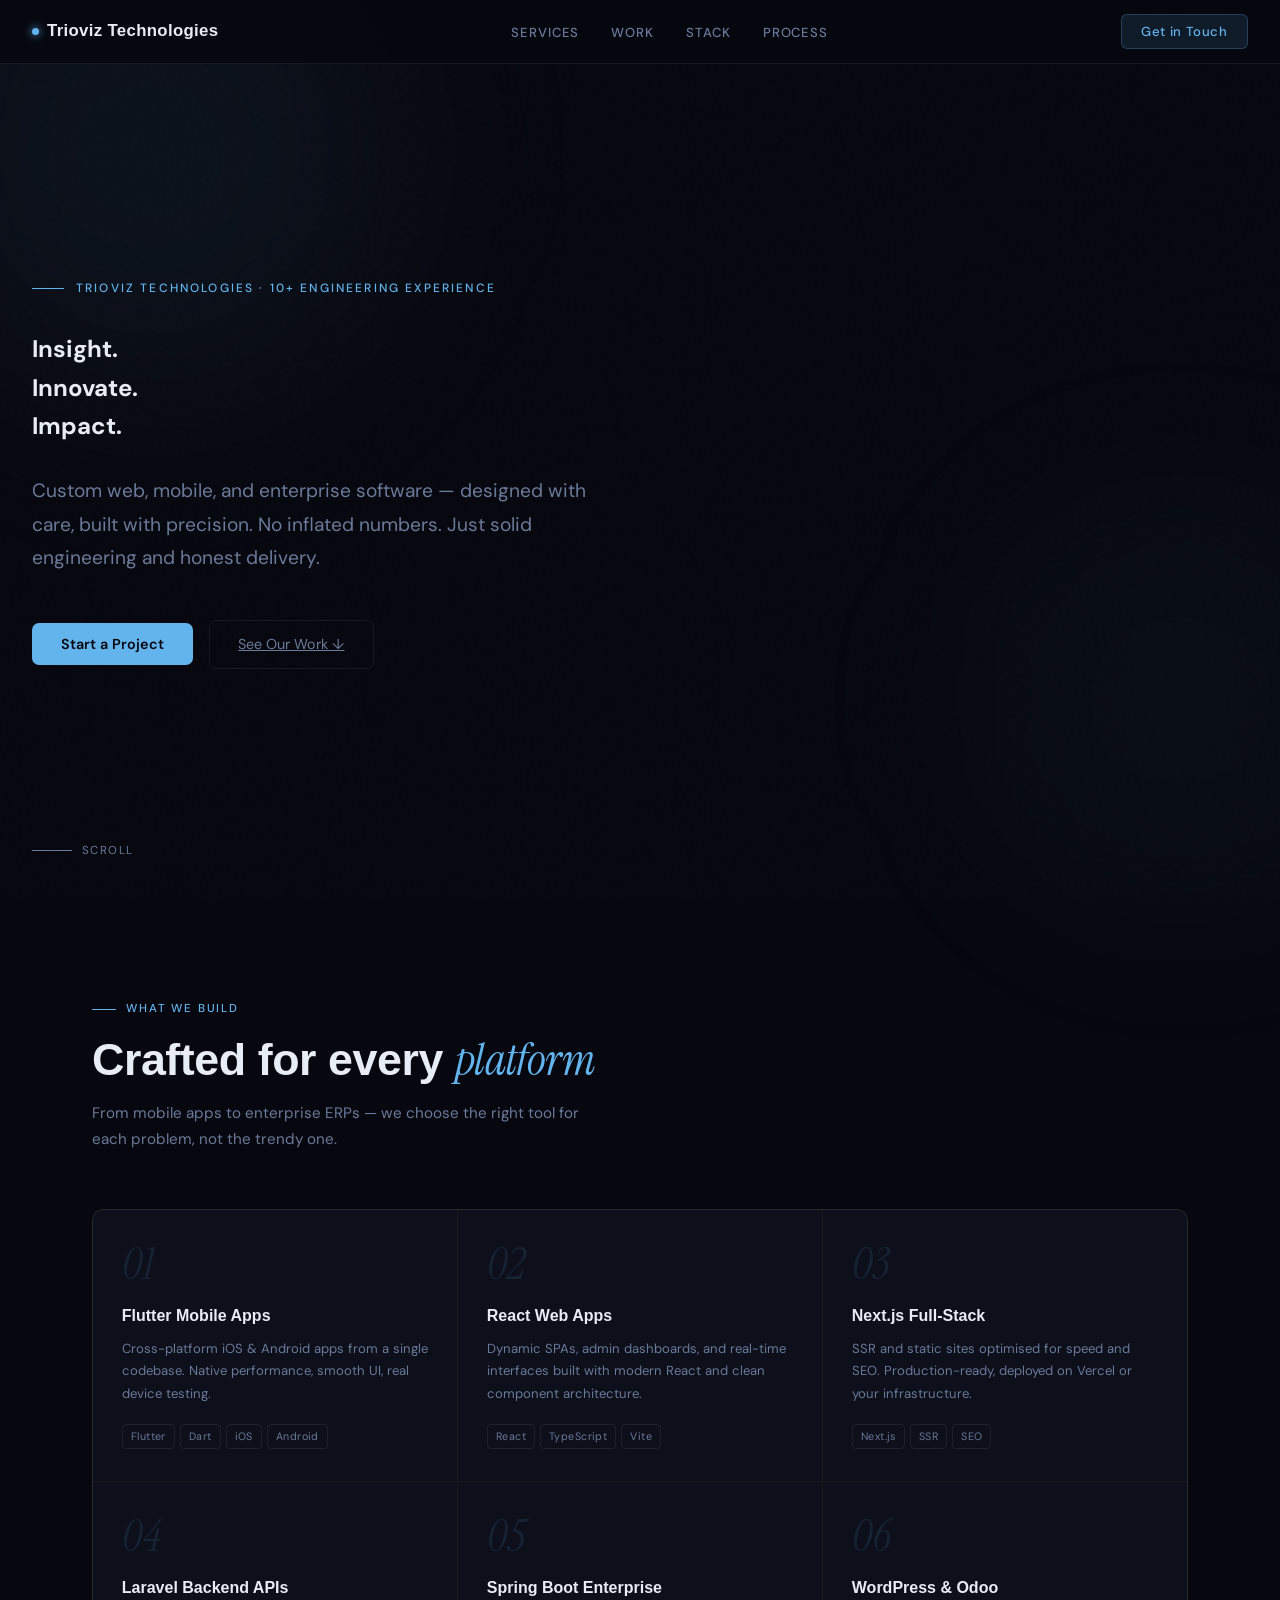
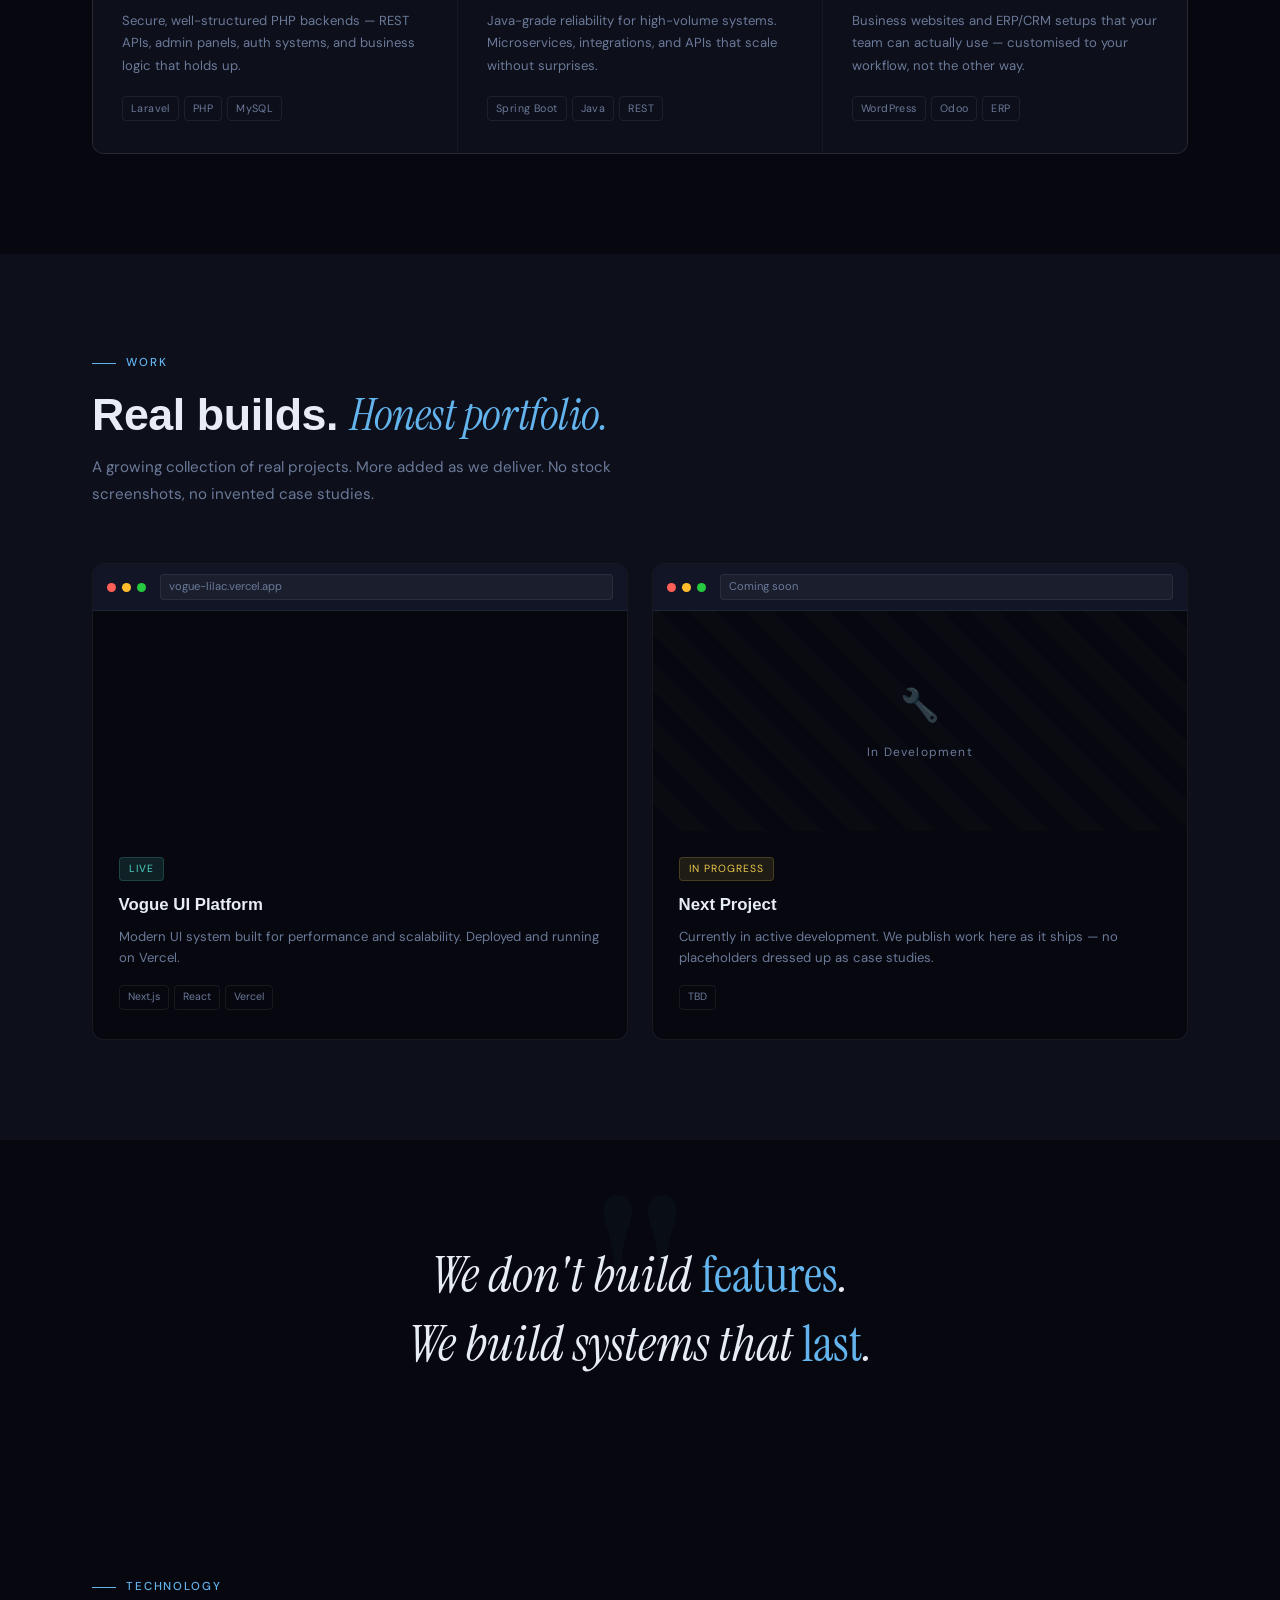
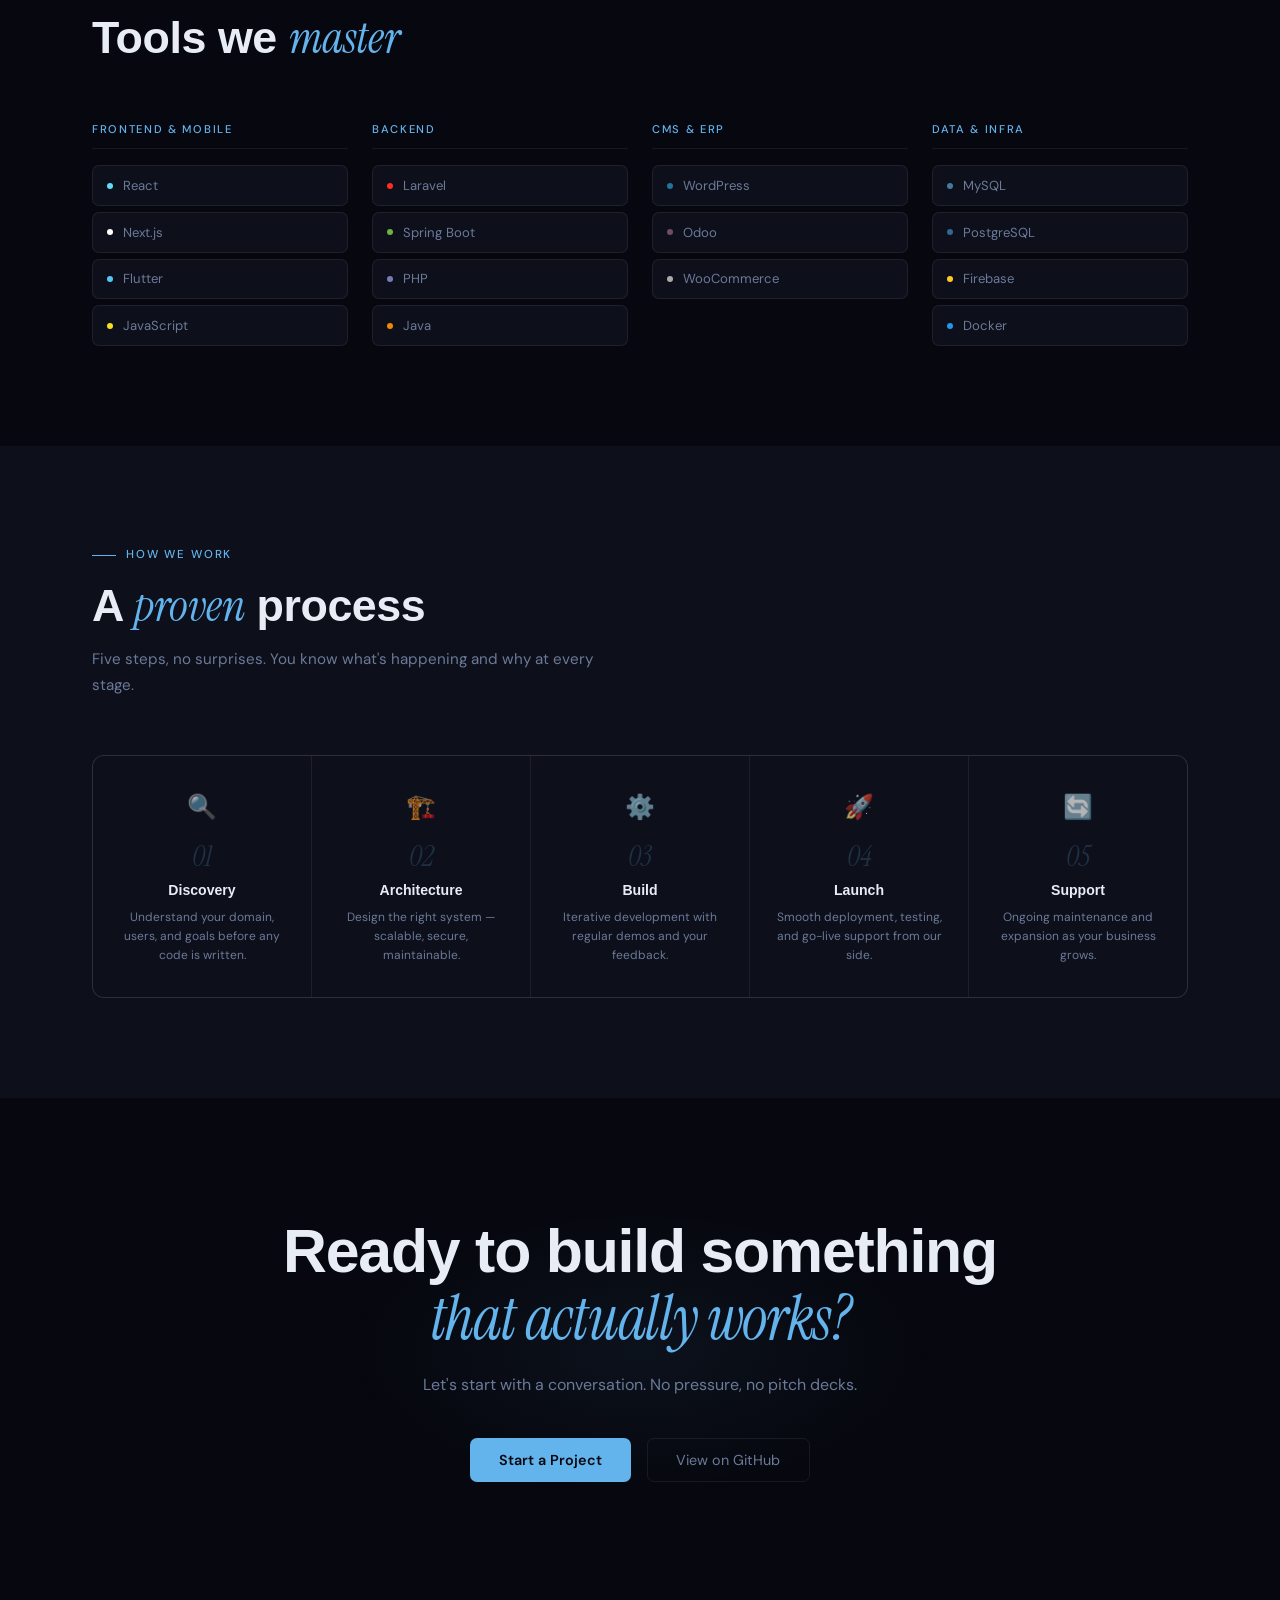
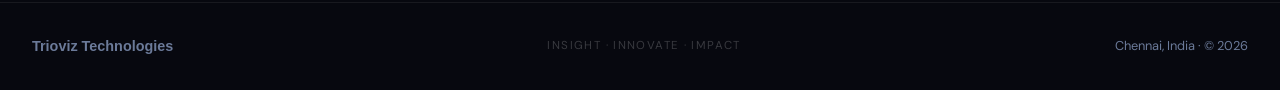
==== commit f1f829ae: "Update index.html" ====
--- a/index.html
+++ b/index.html
@@ -4,7 +4,7 @@
 <meta charset="UTF-8" />
 <meta name="viewport" content="width=device-width, initial-scale=1.0" />
 <title>Trioviz Technologies — Insight. Innovate. Impact.</title>
-<link href="https://fonts.googleapis.com/css2?family=Syne:wght@400;600;700;800&family=Instrument+Serif:ital@0;1&family=DM+Sans:wght@300;400;500&display=swap" rel="stylesheet">
+<link href="https://fonts.googleapis.com/css2?family=Instrument+Serif:ital@0;1&family=DM+Sans:wght@300;400;500&display=swap" rel="stylesheet">
 <style>
 :root {
   --bg: #07080f;
@@ -55,7 +55,7 @@
   backdrop-filter: blur(20px);
 }
 .nav-brand {
-  font-family: 'Syne', sans-serif;
+  font-family: sans-serif;
   font-size: 1.05rem; font-weight: 800;
   letter-spacing: 0.02em;
   color: var(--text);
@@ -132,7 +132,7 @@
 }
 
 .hero h1 {
-  font-family: 'Syne', sans-serif;
+  font-family: sans-serif;
   font-size: clamp(3.2rem, 7vw, 6rem);
   font-weight: 800; line-height: 1.0;
   margin-bottom: 0.5rem;
@@ -208,7 +208,7 @@
 }
 .stat:last-child { border-right: none; }
 .stat-num {
-  font-family: 'Syne', sans-serif;
+  font-family: sans-serif;
   font-size: 2.4rem; font-weight: 800;
   color: var(--text); display: block;
   margin-bottom: 0.3rem;
@@ -231,7 +231,7 @@
   letter-spacing: 0.16em; text-transform: uppercase; color: var(--blue);
 }
 .section-title {
-  font-family: 'Syne', sans-serif;
+  font-family: sans-serif;
   font-size: clamp(1.8rem, 3.5vw, 2.8rem);
   font-weight: 700; letter-spacing: -0.01em;
   line-height: 1.15;
@@ -280,7 +280,7 @@
   line-height: 1; margin-bottom: 1rem;
 }
 .svc-title {
-  font-family: 'Syne', sans-serif;
+  font-family: sans-serif;
   font-size: 1rem; font-weight: 700;
   margin-bottom: 0.6rem; color: var(--text);
 }
@@ -363,7 +363,7 @@
 .badge-live { background: rgba(79,209,197,0.12); color: var(--teal); border: 1px solid rgba(79,209,197,0.2); }
 .badge-wip { background: rgba(236,201,75,0.1); color: #ecc94b; border: 1px solid rgba(236,201,75,0.2); }
 .demo-name {
-  font-family: 'Syne', sans-serif;
+  font-family: sans-serif;
   font-size: 1.05rem; font-weight: 700;
   margin-bottom: 0.4rem; color: var(--text);
 }
@@ -460,7 +460,7 @@
   margin-bottom: 0.5rem;
 }
 .process-title {
-  font-family: 'Syne', sans-serif;
+  font-family: sans-serif;
   font-size: 0.88rem; font-weight: 700;
   color: var(--text); margin-bottom: 0.4rem;
 }
@@ -480,7 +480,7 @@
   pointer-events: none;
 }
 .cta-title {
-  font-family: 'Syne', sans-serif;
+  font-family: sans-serif;
   font-size: clamp(2rem, 5vw, 3.8rem);
   font-weight: 800; letter-spacing: -0.02em;
   line-height: 1.1; margin-bottom: 1.2rem;
@@ -503,7 +503,7 @@
   display: flex; align-items: center; justify-content: space-between;
 }
 .footer-brand {
-  font-family: 'Syne', sans-serif;
+  font-family: sans-serif;
   font-size: 0.9rem; font-weight: 700; color: var(--muted);
 }
 .footer-tag {
@@ -560,7 +560,7 @@
 
 <!-- HERO -->
 <div style="position:relative; z-index:1;">
-<section style="max-width:1160px; margin:auto; padding: 9rem 32px 6rem; min-height:100vh; display:flex; flex-direction:column; justify-content:center; position:relative;">
+<section style="margin:auto; padding: 9rem 32px 6rem; min-height:100vh; display:flex; flex-direction:column; justify-content:center; position:relative;">
   <div class="hero-eyebrow fade-up delay-1">
     <div class="eyebrow-line"></div>
     <span class="eyebrow-text">Trioviz Technologies · 10+ Engineering Experience</span>
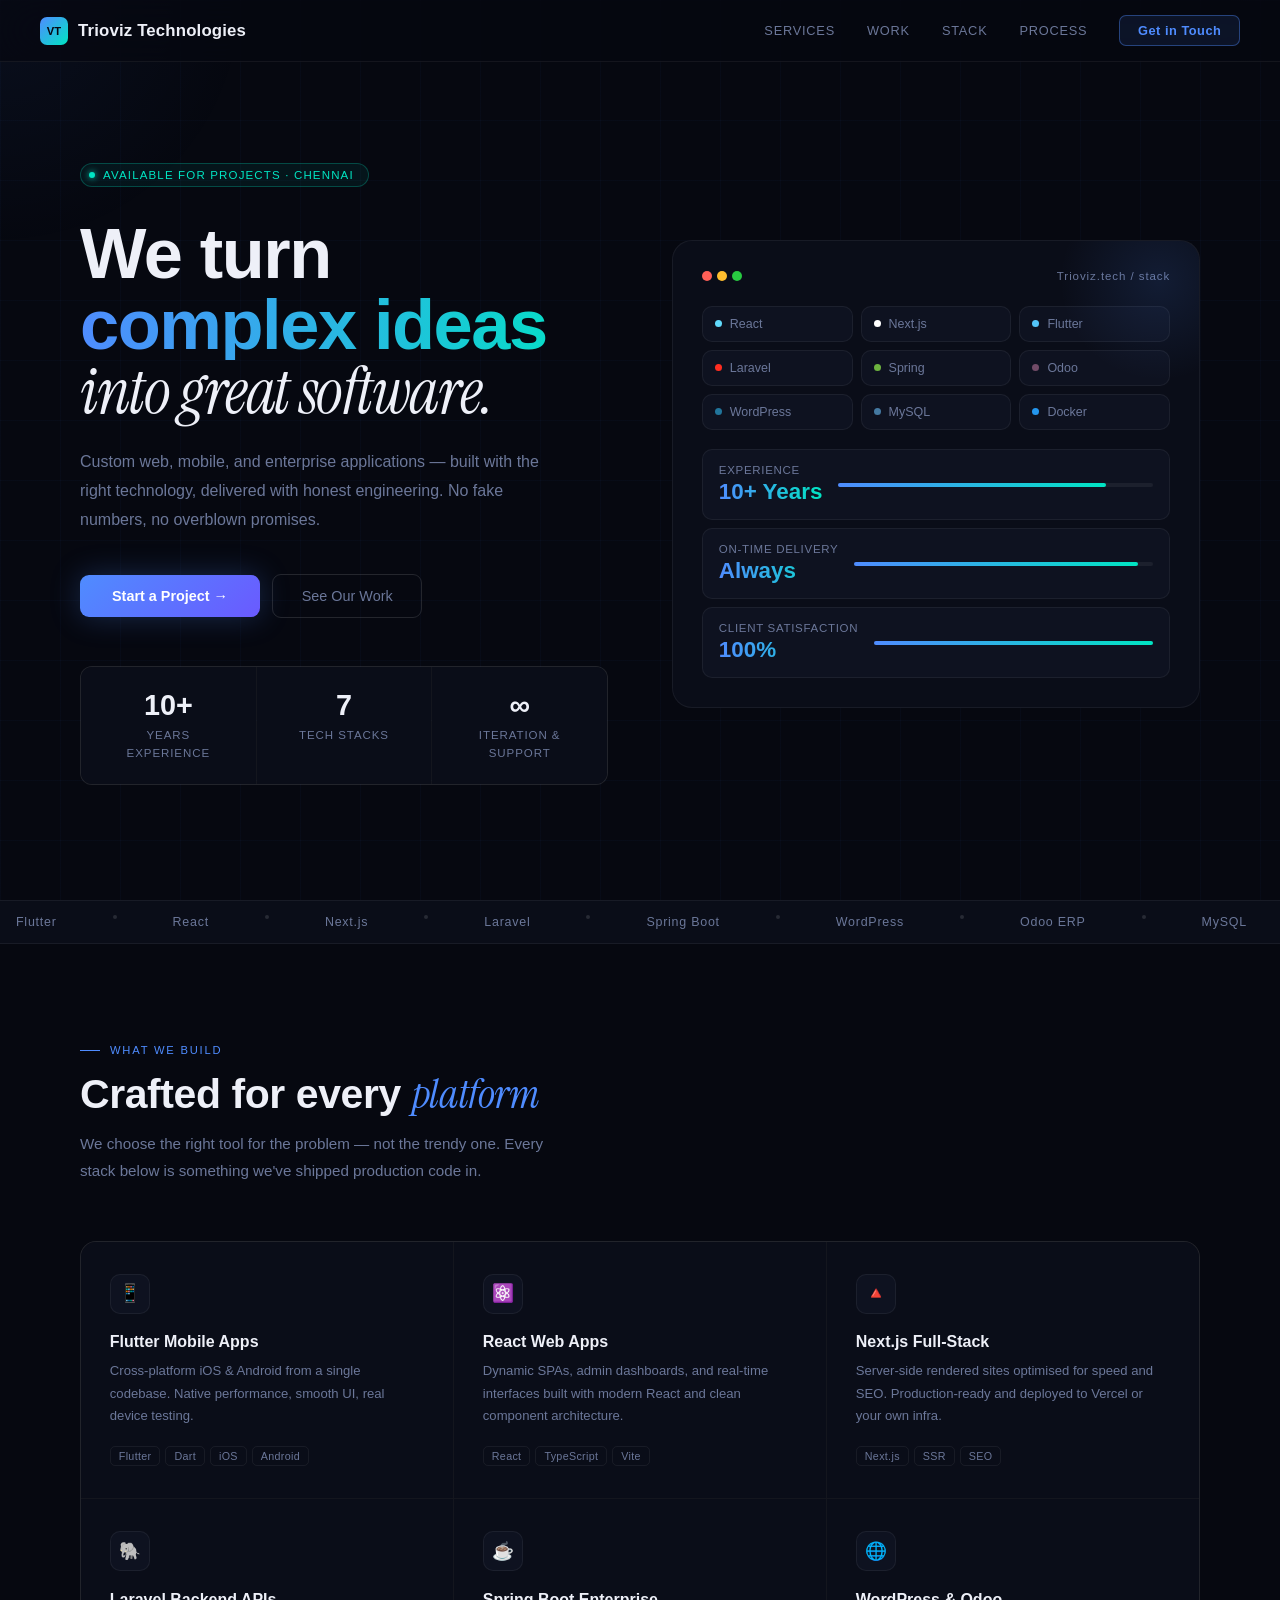
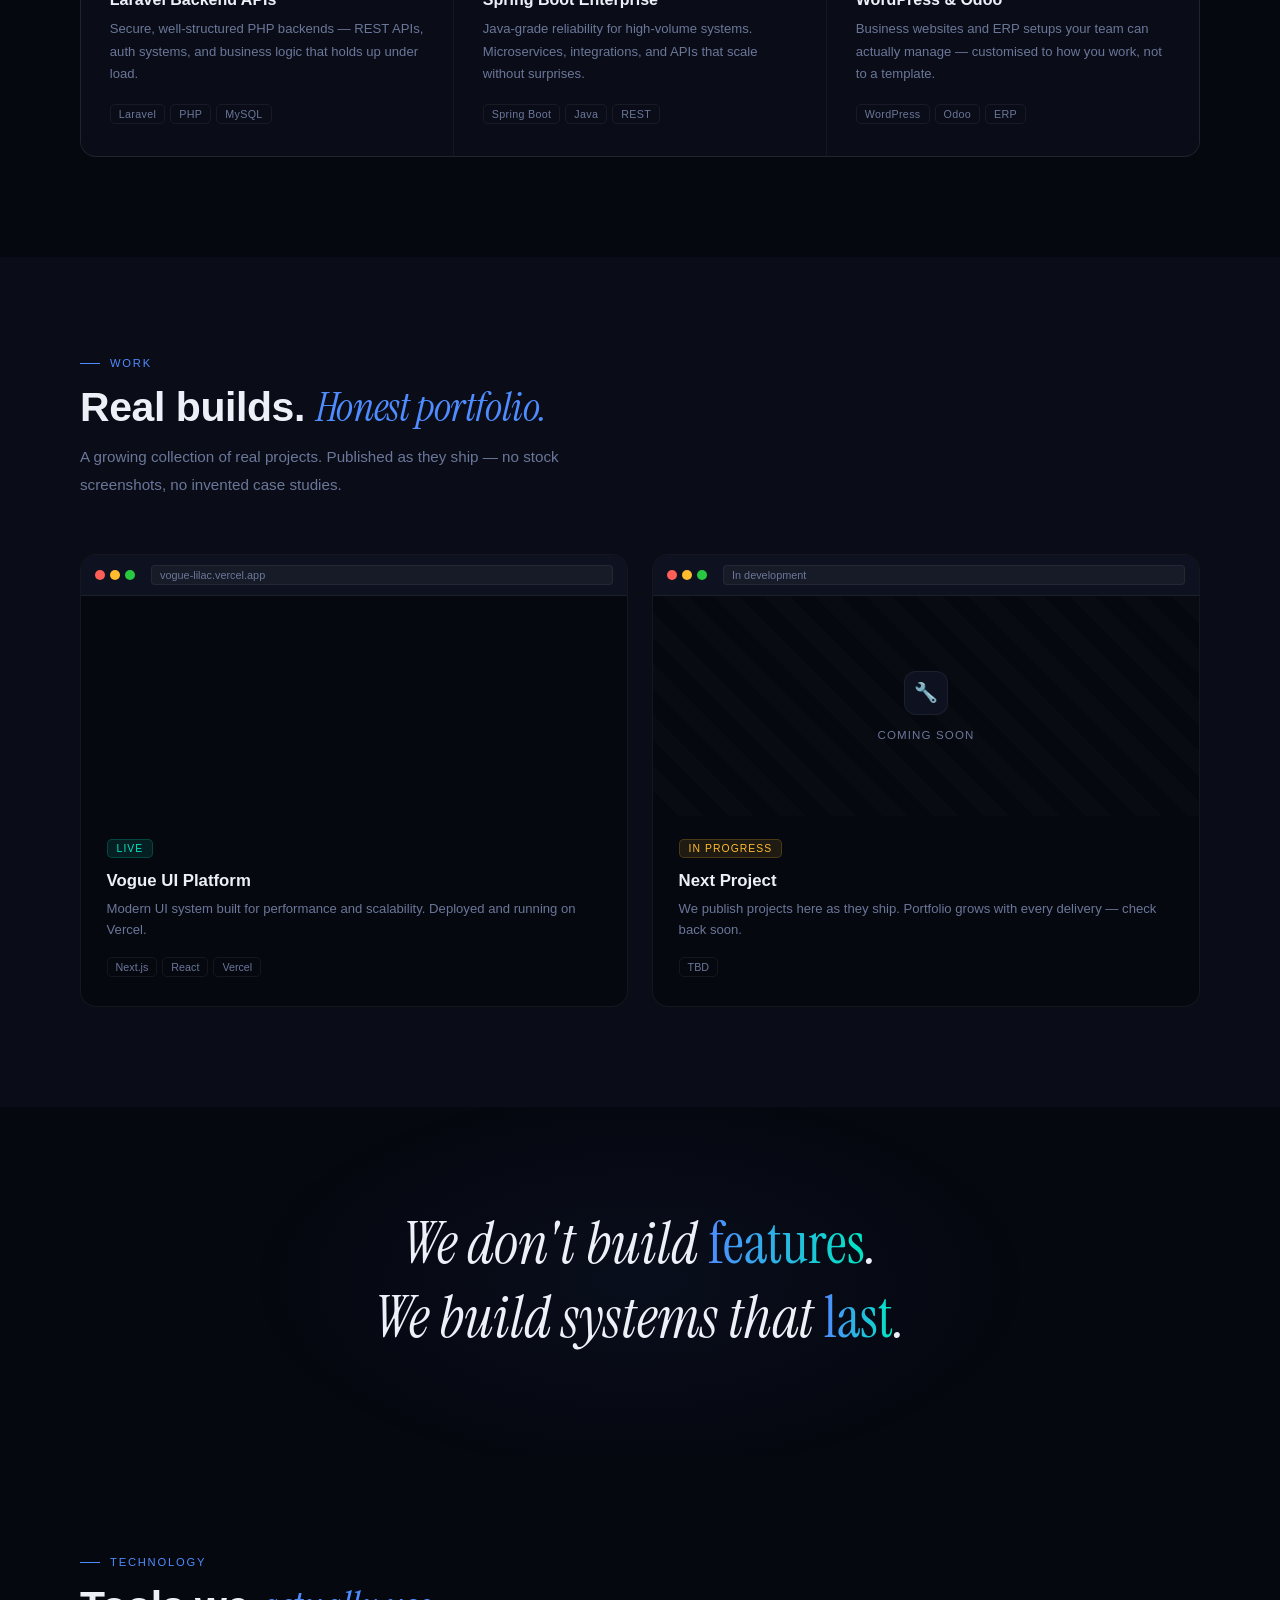
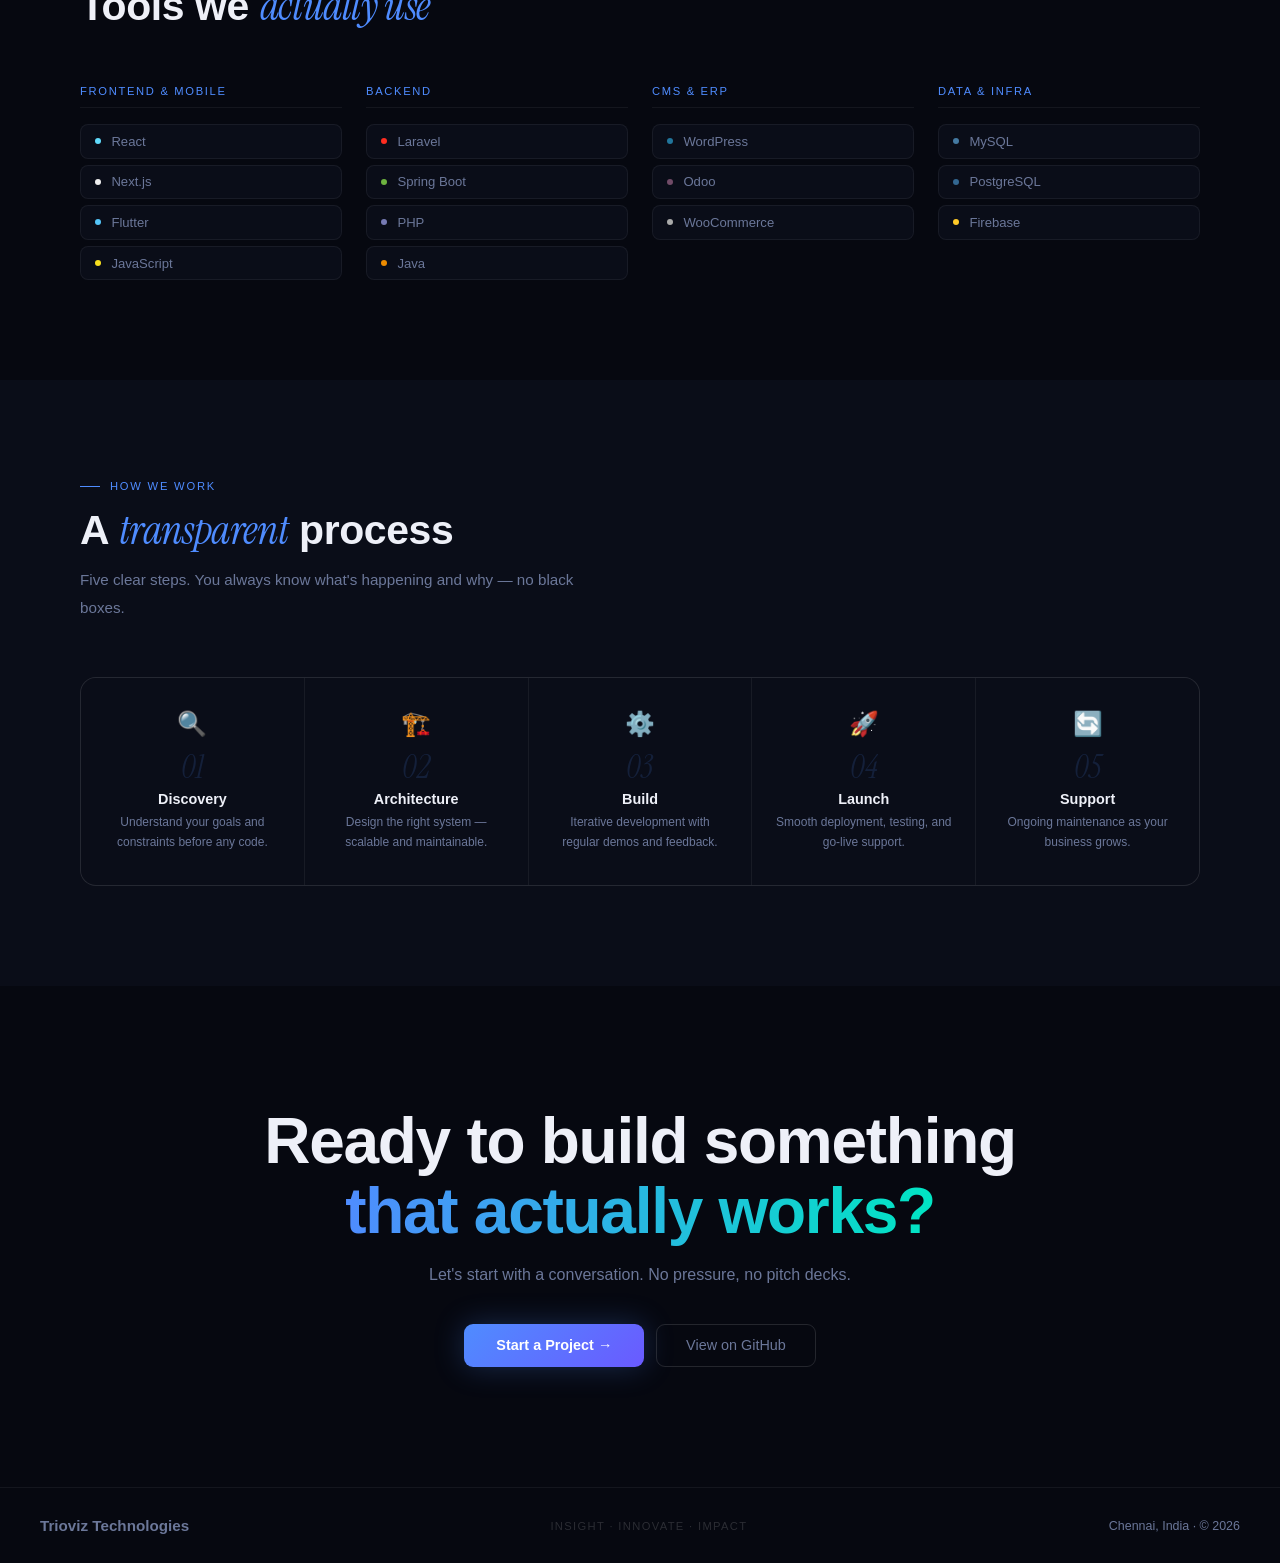
==== commit 7bd956fe: "Add files via upload" ====
--- a/index.html
+++ b/index.html
@@ -1,854 +1,838 @@
 <!DOCTYPE html>
 <html lang="en">
 <head>
-<meta charset="UTF-8" />
-<meta name="viewport" content="width=device-width, initial-scale=1.0" />
-<title>Trioviz Technologies — Insight. Innovate. Impact.</title>
-<link href="https://fonts.googleapis.com/css2?family=Instrument+Serif:ital@0;1&family=DM+Sans:wght@300;400;500&display=swap" rel="stylesheet">
+<meta charset="UTF-8"/>
+<meta name="viewport" content="width=device-width, initial-scale=1.0"/>
+<title>Trioviz Technologies</title>
+<link href="https://fonts.googleapis.com/css2?family=Clash+Display:wght@400;500;600;700&family=Cabinet+Grotesk:wght@300;400;500;700;800&family=Instrument+Serif:ital@0;1&display=swap" rel="stylesheet">
 <style>
-:root {
-  --bg: #07080f;
-  --surface: #0d0f1a;
-  --surface2: #111525;
-  --border: rgba(255,255,255,0.07);
-  --border-accent: rgba(99,179,237,0.25);
-  --text: #e8ecf5;
-  --muted: #6b7a99;
-  --faint: rgba(255,255,255,0.04);
-  --blue: #63b3ed;
-  --blue-dim: rgba(99,179,237,0.12);
-  --teal: #4fd1c5;
-  --glow: rgba(99,179,237,0.08);
-}
-
-*, *::before, *::after { box-sizing: border-box; margin: 0; padding: 0; }
-
-html { scroll-behavior: smooth; }
-
-body {
-  font-family: 'DM Sans', sans-serif;
-  background: var(--bg);
-  color: var(--text);
-  overflow-x: hidden;
-  line-height: 1.6;
-}
-
-/* Subtle noise overlay */
-body::before {
-  content: '';
-  position: fixed; inset: 0; z-index: 0;
-  background-image: url("data:image/svg+xml,%3Csvg viewBox='0 0 256 256' xmlns='http://www.w3.org/2000/svg'%3E%3Cfilter id='noise'%3E%3CfeTurbulence type='fractalNoise' baseFrequency='0.9' numOctaves='4' stitchTiles='stitch'/%3E%3C/filter%3E%3Crect width='100%25' height='100%25' filter='url(%23noise)' opacity='0.03'/%3E%3C/svg%3E");
-  opacity: 0.4;
-  pointer-events: none;
-}
-
-.wrap { max-width: 1160px; margin: auto; padding: 0 32px; position: relative; z-index: 1; }
+:root{
+  --bg:#060810;
+  --s1:#0a0d18;
+  --s2:#0e1220;
+  --b:rgba(255,255,255,0.06);
+  --b2:rgba(255,255,255,0.12);
+  --t:#eef0f8;
+  --m:#6b7799;
+  --a:#4f8cff;
+  --a2:#00e5c3;
+  --ag:rgba(79,140,255,0.15);
+}
+*{margin:0;padding:0;box-sizing:border-box}
+html{scroll-behavior:smooth}
+body{
+  font-family:'Cabinet Grotesk',sans-serif;
+  background:var(--bg);
+  color:var(--t);
+  overflow-x:hidden;
+}
+
+/* ── CURSOR GLOW ── */
+#cursor-glow{
+  position:fixed;width:500px;height:500px;border-radius:50%;
+  background:radial-gradient(circle,rgba(79,140,255,0.06) 0%,transparent 70%);
+  pointer-events:none;z-index:0;
+  transform:translate(-50%,-50%);
+  transition:left 0.6s ease,top 0.6s ease;
+}
 
 /* ── NAV ── */
-nav {
-  position: fixed; top: 0; left: 0; right: 0; z-index: 100;
-  padding: 0 32px;
-  height: 64px;
-  display: flex; align-items: center; justify-content: space-between;
-  border-bottom: 1px solid var(--border);
-  background: rgba(7,8,15,0.85);
-  backdrop-filter: blur(20px);
-}
-.nav-brand {
-  font-family: sans-serif;
-  font-size: 1.05rem; font-weight: 800;
-  letter-spacing: 0.02em;
-  color: var(--text);
-  display: flex; align-items: center; gap: 8px;
-}
-.nav-brand-dot {
-  width: 7px; height: 7px; border-radius: 50%;
-  background: var(--blue);
-  box-shadow: 0 0 8px var(--blue);
-}
-.nav-links {
-  display: flex; gap: 2rem; list-style: none;
-}
-.nav-links a {
-  text-decoration: none;
-  font-size: 0.82rem; font-weight: 500;
-  color: var(--muted);
-  letter-spacing: 0.07em; text-transform: uppercase;
-  transition: color 0.2s;
-}
-.nav-links a:hover { color: var(--text); }
-.nav-cta {
-  font-family: 'DM Sans', sans-serif;
-  font-size: 0.82rem; font-weight: 500;
-  letter-spacing: 0.05em;
-  padding: 0.5rem 1.2rem;
-  border: 1px solid var(--border-accent);
-  border-radius: 6px;
-  background: var(--blue-dim);
-  color: var(--blue);
-  cursor: pointer;
-  transition: background 0.2s, border-color 0.2s;
-}
-.nav-cta:hover { background: rgba(99,179,237,0.2); border-color: var(--blue); }
+nav{
+  position:fixed;top:0;left:0;right:0;z-index:200;
+  height:62px;display:flex;align-items:center;justify-content:space-between;
+  padding:0 40px;
+  background:rgba(6,8,16,0.7);
+  backdrop-filter:blur(24px);
+  border-bottom:1px solid var(--b);
+}
+.logo{
+  font-family:'Clash Display',sans-serif;
+  font-size:1.05rem;font-weight:600;letter-spacing:0.01em;
+  display:flex;align-items:center;gap:10px;color:var(--t);
+}
+.logo-mark{
+  width:28px;height:28px;border-radius:7px;
+  background:linear-gradient(135deg,var(--a),var(--a2));
+  display:flex;align-items:center;justify-content:center;
+  font-size:0.7rem;font-weight:700;color:#060810;letter-spacing:0;
+}
+.nav-r{display:flex;align-items:center;gap:2rem;}
+.nav-r a{
+  font-size:0.8rem;font-weight:500;letter-spacing:0.06em;
+  text-transform:uppercase;color:var(--m);text-decoration:none;
+  transition:color 0.2s;
+}
+.nav-r a:hover{color:var(--t)}
+.nav-btn{
+  font-family:'Cabinet Grotesk',sans-serif;
+  font-size:0.8rem;font-weight:700;
+  padding:0.45rem 1.1rem;border-radius:7px;
+  border:1px solid rgba(79,140,255,0.4);
+  background:rgba(79,140,255,0.1);
+  color:var(--a);cursor:pointer;
+  transition:all 0.2s;letter-spacing:0.04em;
+}
+.nav-btn:hover{background:rgba(79,140,255,0.2);border-color:var(--a);}
 
 /* ── HERO ── */
-.hero {
-  min-height: 100vh;
-  display: flex; flex-direction: column; justify-content: center;
-  padding: 8rem 32px 6rem;
-  position: relative;
-  overflow: hidden;
-  max-width: 1160px; margin: auto;
-}
-
-/* Orb backgrounds */
-.orb {
-  position: fixed;
-  border-radius: 50%;
-  filter: blur(100px);
-  pointer-events: none;
-  z-index: 0;
-}
-.orb-1 {
-  width: 500px; height: 500px;
-  background: rgba(99,179,237,0.06);
-  top: -100px; left: -100px;
-}
-.orb-2 {
-  width: 400px; height: 400px;
-  background: rgba(79,209,197,0.04);
-  bottom: 0; right: -100px;
-}
-
-.hero-eyebrow {
-  display: flex; align-items: center; gap: 12px;
-  margin-bottom: 2rem;
-}
-.eyebrow-line { width: 32px; height: 1px; background: var(--blue); }
-.eyebrow-text {
-  font-size: 0.75rem; font-weight: 500;
-  letter-spacing: 0.18em; text-transform: uppercase;
-  color: var(--blue);
-}
-
-.hero h1 {
-  font-family: sans-serif;
-  font-size: clamp(3.2rem, 7vw, 6rem);
-  font-weight: 800; line-height: 1.0;
-  margin-bottom: 0.5rem;
-  letter-spacing: -0.02em;
-}
-.hero h1 .italic {
-  font-family: 'Instrument Serif', serif;
-  font-style: italic;
-  font-weight: 400;
-  color: var(--blue);
-}
-
-.hero-sub {
-  font-size: clamp(1rem, 2vw, 1.2rem);
-  color: var(--muted);
-  max-width: 560px;
-  margin: 1.8rem 0 2.8rem;
-  line-height: 1.75;
-}
-
-.hero-actions { display: flex; gap: 1rem; flex-wrap: wrap; align-items: center; }
-.btn-fill {
-  background: var(--blue);
-  color: #07080f;
-  padding: 0.75rem 1.8rem;
-  border: none; border-radius: 7px;
-  font-family: 'DM Sans', sans-serif;
-  font-size: 0.9rem; font-weight: 600;
-  cursor: pointer; transition: opacity 0.2s, transform 0.15s;
-}
-.btn-fill:hover { opacity: 0.88; transform: translateY(-1px); }
-.btn-ghost {
-  background: transparent;
-  color: var(--muted);
-  padding: 0.75rem 1.8rem;
-  border: 1px solid var(--border);
-  border-radius: 7px;
-  font-family: 'DM Sans', sans-serif;
-  font-size: 0.9rem; font-weight: 400;
-  cursor: pointer; transition: border-color 0.2s, color 0.2s;
-}
-.btn-ghost:hover { border-color: rgba(255,255,255,0.2); color: var(--text); }
-
-.hero-scroll-hint {
-  position: absolute; bottom: 2.5rem; left: 32px;
-  display: flex; align-items: center; gap: 10px;
-  font-size: 0.72rem; letter-spacing: 0.12em; text-transform: uppercase;
-  color: var(--muted);
-}
-.scroll-line {
-  width: 40px; height: 1px; background: var(--muted);
-  animation: scrollPulse 2s ease-in-out infinite;
-}
-@keyframes scrollPulse {
-  0%, 100% { opacity: 0.3; width: 40px; }
-  50% { opacity: 1; width: 60px; }
-}
-
-/* ── STATS ── */
-.stats-bar {
-  border-top: 1px solid var(--border);
-  border-bottom: 1px solid var(--border);
-  background: var(--surface);
-}
-.stats-inner {
-  max-width: 1160px; margin: auto; padding: 0 32px;
-  display: grid; grid-template-columns: repeat(4,1fr);
-}
-.stat {
-  padding: 2.5rem 2rem;
-  border-right: 1px solid var(--border);
-  text-align: center;
-}
-.stat:last-child { border-right: none; }
-.stat-num {
-  font-family: sans-serif;
-  font-size: 2.4rem; font-weight: 800;
-  color: var(--text); display: block;
-  margin-bottom: 0.3rem;
-}
-.stat-num span { color: var(--blue); }
-.stat-label {
-  font-size: 0.75rem; letter-spacing: 0.1em;
-  text-transform: uppercase; color: var(--muted);
-}
-
-/* ── SECTION HEADER ── */
-.section { padding: 100px 0; }
-.section-label {
-  display: flex; align-items: center; gap: 10px;
-  margin-bottom: 1rem;
-}
-.section-label-line { width: 24px; height: 1px; background: var(--blue); }
-.section-label span {
-  font-size: 0.72rem; font-weight: 500;
-  letter-spacing: 0.16em; text-transform: uppercase; color: var(--blue);
-}
-.section-title {
-  font-family: sans-serif;
-  font-size: clamp(1.8rem, 3.5vw, 2.8rem);
-  font-weight: 700; letter-spacing: -0.01em;
-  line-height: 1.15;
-}
-.section-title .it {
-  font-family: 'Instrument Serif', serif;
-  font-style: italic; font-weight: 400;
-  color: var(--blue);
-}
-.section-desc {
-  color: var(--muted); font-size: 0.95rem;
-  max-width: 520px; margin-top: 0.8rem; line-height: 1.75;
-}
+.hero{
+  min-height:100vh;
+  display:grid;grid-template-columns:1fr 1fr;
+  align-items:center;gap:4rem;
+  padding:8rem 40px 5rem;
+  max-width:1200px;margin:auto;
+  position:relative;z-index:1;
+}
+
+/* Grid lines background */
+.hero-grid-bg{
+  position:fixed;inset:0;z-index:0;
+  background-image:
+    linear-gradient(rgba(79,140,255,0.03) 1px,transparent 1px),
+    linear-gradient(90deg,rgba(79,140,255,0.03) 1px,transparent 1px);
+  background-size:60px 60px;
+}
+
+.hero-left{}
+.hero-badge{
+  display:inline-flex;align-items:center;gap:8px;
+  padding:5px 14px 5px 8px;
+  border:1px solid rgba(0,229,195,0.25);
+  border-radius:100px;
+  background:rgba(0,229,195,0.06);
+  margin-bottom:2rem;
+}
+.badge-dot{
+  width:6px;height:6px;border-radius:50%;
+  background:var(--a2);
+  box-shadow:0 0 6px var(--a2);
+  animation:pulse 2s infinite;
+}
+@keyframes pulse{0%,100%{opacity:1}50%{opacity:0.4}}
+.badge-text{font-size:0.72rem;font-weight:500;letter-spacing:0.1em;text-transform:uppercase;color:var(--a2);}
+
+.hero h1{
+  font-family:'Clash Display',sans-serif;
+  font-size:clamp(3rem,5.5vw,5.2rem);
+  font-weight:700;line-height:1.0;
+  letter-spacing:-0.02em;
+  margin-bottom:1.5rem;
+}
+.h1-row{display:block;}
+.h1-row.accent{
+  background:linear-gradient(90deg,var(--a),var(--a2));
+  -webkit-background-clip:text;-webkit-text-fill-color:transparent;
+  background-clip:text;
+}
+.h1-row.serif{
+  font-family:'Instrument Serif',serif;
+  font-style:italic;font-weight:400;
+  -webkit-text-fill-color:var(--t);
+  font-size:clamp(2.6rem,5vw,4.8rem);
+}
+
+.hero-desc{
+  font-size:1rem;color:var(--m);line-height:1.8;
+  max-width:480px;margin-bottom:2.5rem;
+  font-weight:400;
+}
+
+.hero-actions{display:flex;gap:12px;align-items:center;flex-wrap:wrap;}
+.btn-main{
+  font-family:'Cabinet Grotesk',sans-serif;
+  font-size:0.9rem;font-weight:700;
+  padding:0.8rem 2rem;border-radius:9px;border:none;
+  background:linear-gradient(135deg,var(--a),#6a5aff);
+  color:#fff;cursor:pointer;
+  box-shadow:0 0 30px rgba(79,140,255,0.25);
+  transition:all 0.25s;
+}
+.btn-main:hover{transform:translateY(-2px);box-shadow:0 0 40px rgba(79,140,255,0.4);}
+.btn-sec{
+  font-family:'Cabinet Grotesk',sans-serif;
+  font-size:0.9rem;font-weight:500;
+  padding:0.8rem 1.8rem;border-radius:9px;
+  border:1px solid var(--b2);background:transparent;
+  color:var(--m);cursor:pointer;transition:all 0.2s;
+}
+.btn-sec:hover{border-color:rgba(255,255,255,0.25);color:var(--t);}
+
+/* ── HERO RIGHT — Visual ── */
+.hero-right{position:relative;}
+.hero-visual{
+  position:relative;
+  border:1px solid var(--b);
+  border-radius:20px;
+  background:var(--s1);
+  overflow:hidden;
+  padding:1.8rem;
+}
+.hero-visual::before{
+  content:'';
+  position:absolute;top:-60px;right:-60px;
+  width:200px;height:200px;border-radius:50%;
+  background:radial-gradient(circle,rgba(79,140,255,0.12),transparent 70%);
+  pointer-events:none;
+}
+.vis-header{
+  display:flex;align-items:center;gap:8px;
+  margin-bottom:1.5rem;
+}
+.vis-dots{display:flex;gap:5px;}
+.vd{width:10px;height:10px;border-radius:50%;}
+.vd.r{background:#ff5f57}.vd.y{background:#ffbd2e}.vd.g{background:#28c941}
+.vis-title{font-size:0.72rem;color:var(--m);letter-spacing:0.08em;margin-left:auto;}
+
+.stack-ring{
+  display:grid;grid-template-columns:repeat(3,1fr);
+  gap:8px;margin-bottom:1.2rem;
+}
+.stack-chip{
+  border:1px solid var(--b);border-radius:10px;
+  background:var(--s2);padding:10px 12px;
+  display:flex;align-items:center;gap:8px;
+  font-size:0.78rem;font-weight:500;color:var(--m);
+  transition:all 0.3s;cursor:default;
+}
+.stack-chip:hover{border-color:var(--b2);color:var(--t);transform:translateY(-2px);}
+.chip-dot{width:7px;height:7px;border-radius:50%;flex-shrink:0;}
+
+.vis-metric{
+  border:1px solid var(--b);border-radius:10px;
+  background:var(--s2);padding:14px 16px;
+  display:flex;align-items:center;justify-content:space-between;
+}
+.vm-left{}
+.vm-label{font-size:0.72rem;color:var(--m);margin-bottom:3px;letter-spacing:0.06em;text-transform:uppercase;}
+.vm-val{
+  font-family:'Clash Display',sans-serif;
+  font-size:1.4rem;font-weight:600;
+  background:linear-gradient(90deg,var(--a),var(--a2));
+  -webkit-background-clip:text;-webkit-text-fill-color:transparent;
+  background-clip:text;
+}
+.vm-bar{flex:1;margin-left:16px;height:4px;border-radius:2px;background:var(--b);}
+.vm-bar-fill{
+  height:100%;border-radius:2px;
+  background:linear-gradient(90deg,var(--a),var(--a2));
+  animation:barLoad 1.5s ease both;
+}
+@keyframes barLoad{from{width:0%}to{width:var(--w)}}
+
+/* Hero bottom stats */
+.hero-stats{
+  display:grid;grid-template-columns:repeat(3,1fr);
+  gap:1px;background:var(--b);
+  border:1px solid var(--b);border-radius:12px;
+  margin-top:3rem;overflow:hidden;
+}
+.hs{
+  padding:1.4rem 1.5rem;background:var(--s1);text-align:center;
+}
+.hs-n{
+  font-family:'Clash Display',sans-serif;
+  font-size:1.8rem;font-weight:700;
+  color:var(--t);display:block;margin-bottom:3px;
+}
+.hs-l{font-size:0.72rem;letter-spacing:0.08em;text-transform:uppercase;color:var(--m);}
+
+/* ── MARQUEE ── */
+.marquee-wrap{
+  border-top:1px solid var(--b);border-bottom:1px solid var(--b);
+  padding:14px 0;overflow:hidden;background:var(--s1);
+  position:relative;z-index:1;
+}
+.marquee-track{
+  display:flex;gap:2.5rem;width:max-content;
+  animation:marquee 20s linear infinite;
+}
+@keyframes marquee{from{transform:translateX(0)}to{transform:translateX(-50%)}}
+.mq-item{
+  display:flex;align-items:center;gap:10px;
+  font-size:0.78rem;font-weight:500;color:var(--m);
+  letter-spacing:0.06em;white-space:nowrap;
+  padding:0 1rem;
+}
+.mq-sep{width:4px;height:4px;border-radius:50%;background:var(--b2);}
+
+/* ── SECTION ── */
+.sec{padding:100px 40px;max-width:1200px;margin:auto;position:relative;z-index:1;}
+.sec-label{
+  display:flex;align-items:center;gap:10px;margin-bottom:1rem;
+}
+.sec-label-line{width:20px;height:1px;background:var(--a);}
+.sec-label span{
+  font-size:0.7rem;font-weight:500;letter-spacing:0.16em;
+  text-transform:uppercase;color:var(--a);
+}
+.sec-title{
+  font-family:'Clash Display',sans-serif;
+  font-size:clamp(1.8rem,3.2vw,2.8rem);
+  font-weight:700;letter-spacing:-0.01em;line-height:1.1;
+}
+.sec-title .it{
+  font-family:'Instrument Serif',serif;
+  font-style:italic;font-weight:400;color:var(--a);
+}
+.sec-desc{color:var(--m);font-size:0.95rem;line-height:1.8;margin-top:0.8rem;max-width:500px;}
 
 /* ── SERVICES ── */
-.services-grid {
-  display: grid;
-  grid-template-columns: repeat(3,1fr);
-  gap: 1px;
-  background: var(--border);
-  border: 1px solid var(--border);
-  border-radius: 12px;
-  overflow: hidden;
-  margin-top: 3.5rem;
-}
-.svc {
-  background: var(--surface);
-  padding: 2rem 1.8rem;
-  position: relative;
-  transition: background 0.3s;
-  overflow: hidden;
-}
-.svc::after {
-  content: '';
-  position: absolute; bottom: 0; left: 0;
-  height: 2px; width: 0;
-  background: linear-gradient(90deg, var(--blue), var(--teal));
-  transition: width 0.5s;
-}
-.svc:hover { background: var(--surface2); }
-.svc:hover::after { width: 100%; }
-.svc-num {
-  font-family: 'Instrument Serif', serif;
-  font-size: 2.8rem; font-style: italic;
-  color: rgba(99,179,237,0.12);
-  line-height: 1; margin-bottom: 1rem;
-}
-.svc-title {
-  font-family: sans-serif;
-  font-size: 1rem; font-weight: 700;
-  margin-bottom: 0.6rem; color: var(--text);
-}
-.svc-desc {
-  font-size: 0.82rem; color: var(--muted);
-  line-height: 1.7; margin-bottom: 1.2rem;
-}
-.svc-tags { display: flex; flex-wrap: wrap; gap: 5px; }
-.stag {
-  font-size: 0.67rem; padding: 3px 8px;
-  border: 1px solid var(--border);
-  border-radius: 4px; color: var(--muted);
-  letter-spacing: 0.04em;
-  transition: border-color 0.2s, color 0.2s;
-}
-.svc:hover .stag { border-color: var(--border-accent); color: var(--blue); }
+.svc-grid{
+  display:grid;grid-template-columns:repeat(3,1fr);
+  gap:1px;background:var(--b);
+  border:1px solid var(--b);border-radius:16px;
+  overflow:hidden;margin-top:3.5rem;
+}
+.svc{
+  background:var(--s1);padding:2rem 1.8rem;
+  position:relative;overflow:hidden;
+  transition:background 0.3s;
+}
+.svc:hover{background:var(--s2);}
+.svc-glow{
+  position:absolute;top:0;left:0;right:0;height:1px;
+  background:linear-gradient(90deg,transparent,var(--a),transparent);
+  opacity:0;transition:opacity 0.4s;
+}
+.svc:hover .svc-glow{opacity:1;}
+.svc-icon{
+  width:40px;height:40px;border-radius:10px;
+  border:1px solid var(--b);background:var(--s2);
+  display:flex;align-items:center;justify-content:center;
+  font-size:1.1rem;margin-bottom:1.2rem;
+}
+.svc-n{
+  font-family:'Clash Display',sans-serif;
+  font-size:1rem;font-weight:600;margin-bottom:0.6rem;
+}
+.svc-d{font-size:0.82rem;color:var(--m);line-height:1.7;margin-bottom:1.2rem;}
+.svc-tags{display:flex;flex-wrap:wrap;gap:5px;}
+.stag{
+  font-size:0.67rem;padding:3px 8px;
+  border:1px solid var(--b);border-radius:5px;
+  color:var(--m);letter-spacing:0.03em;
+  transition:all 0.2s;
+}
+.svc:hover .stag{border-color:rgba(79,140,255,0.3);color:var(--a);}
 
 /* ── SHOWCASE ── */
-.showcase-bg { background: var(--surface); }
-.showcase-grid {
-  display: grid;
-  grid-template-columns: repeat(2,1fr);
-  gap: 1.5rem;
-  margin-top: 3.5rem;
-}
-.demo-card {
-  border: 1px solid var(--border);
-  border-radius: 12px; overflow: hidden;
-  background: var(--bg);
-  transition: border-color 0.3s, transform 0.3s;
-  opacity: 0; transform: translateY(30px);
-  transition: opacity 0.6s, transform 0.6s, border-color 0.3s;
-}
-.demo-card.visible { opacity: 1; transform: translateY(0); }
-.demo-card:hover { border-color: var(--border-accent); transform: translateY(-4px); }
-.browser-chrome {
-  display: flex; align-items: center; gap: 6px;
-  padding: 10px 14px;
-  background: var(--surface2);
-  border-bottom: 1px solid var(--border);
-}
-.dot { width: 9px; height: 9px; border-radius: 50%; }
-.dot.r { background: #ff5f56; }
-.dot.y { background: #ffbd2e; }
-.dot.g { background: #27c93f; }
-.browser-url {
-  flex: 1; margin-left: 8px;
-  font-size: 0.7rem; color: var(--muted);
-  background: rgba(255,255,255,0.04);
-  border: 1px solid var(--border);
-  border-radius: 4px;
-  padding: 3px 8px;
-}
-.demo-frame {
-  width: 100%; height: 220px; border: none;
-  display: block;
-}
-.demo-placeholder {
-  width: 100%; height: 220px;
-  display: flex; flex-direction: column;
-  align-items: center; justify-content: center;
-  gap: 12px;
-  background: repeating-linear-gradient(
-    45deg,
-    transparent,
-    transparent 20px,
-    rgba(255,255,255,0.01) 20px,
-    rgba(255,255,255,0.01) 40px
-  );
-}
-.placeholder-icon { font-size: 2rem; opacity: 0.3; }
-.placeholder-label { font-size: 0.75rem; color: var(--muted); letter-spacing: 0.1em; }
-.demo-body { padding: 1.4rem 1.6rem 1.8rem; }
-.demo-badge {
-  display: inline-block;
-  font-size: 0.65rem; letter-spacing: 0.1em; text-transform: uppercase;
-  padding: 3px 9px; border-radius: 4px;
-  margin-bottom: 0.7rem;
-}
-.badge-live { background: rgba(79,209,197,0.12); color: var(--teal); border: 1px solid rgba(79,209,197,0.2); }
-.badge-wip { background: rgba(236,201,75,0.1); color: #ecc94b; border: 1px solid rgba(236,201,75,0.2); }
-.demo-name {
-  font-family: sans-serif;
-  font-size: 1.05rem; font-weight: 700;
-  margin-bottom: 0.4rem; color: var(--text);
-}
-.demo-desc { font-size: 0.82rem; color: var(--muted); line-height: 1.65; margin-bottom: 1rem; }
-.demo-stack { display: flex; flex-wrap: wrap; gap: 5px; }
-.demo-tag {
-  font-size: 0.66rem; padding: 3px 8px;
-  border: 1px solid var(--border);
-  border-radius: 4px; color: var(--muted);
+.showcase-sec{background:var(--s1);padding:100px 0;}
+.showcase-inner{max-width:1200px;margin:auto;padding:0 40px;}
+.sc-grid{display:grid;grid-template-columns:repeat(2,1fr);gap:1.5rem;margin-top:3.5rem;}
+.sc-card{
+  border:1px solid var(--b);border-radius:16px;overflow:hidden;
+  background:var(--bg);
+  transition:all 0.3s;opacity:0;transform:translateY(20px);
+}
+.sc-card.in{opacity:1;transform:none;}
+.sc-card:hover{border-color:rgba(79,140,255,0.3);transform:translateY(-4px);}
+.sc-chrome{
+  display:flex;align-items:center;gap:6px;
+  padding:10px 14px;background:var(--s2);
+  border-bottom:1px solid var(--b);
+}
+.sc-dots{display:flex;gap:5px;}
+.sc-url{
+  flex:1;margin-left:10px;font-size:0.68rem;color:var(--m);
+  background:rgba(255,255,255,0.04);
+  border:1px solid var(--b);border-radius:4px;padding:3px 8px;
+}
+.sc-frame{width:100%;height:220px;border:none;display:block;}
+.sc-wip{
+  width:100%;height:220px;
+  display:flex;flex-direction:column;align-items:center;justify-content:center;gap:14px;
+  background:repeating-linear-gradient(45deg,transparent,transparent 18px,rgba(255,255,255,0.01) 18px,rgba(255,255,255,0.01) 36px);
+}
+.wip-icon{
+  width:44px;height:44px;border-radius:12px;
+  border:1px solid var(--b);background:var(--s2);
+  display:flex;align-items:center;justify-content:center;font-size:1.2rem;
+}
+.wip-label{font-size:0.72rem;color:var(--m);letter-spacing:0.1em;text-transform:uppercase;}
+.sc-body{padding:1.4rem 1.6rem 1.8rem;}
+.sc-badge{
+  display:inline-block;font-size:0.65rem;letter-spacing:0.1em;
+  text-transform:uppercase;padding:3px 9px;border-radius:5px;margin-bottom:0.8rem;
+}
+.live{background:rgba(0,229,195,0.1);color:var(--a2);border:1px solid rgba(0,229,195,0.2);}
+.wip-b{background:rgba(255,189,46,0.1);color:#ffbd2e;border:1px solid rgba(255,189,46,0.2);}
+.sc-name{
+  font-family:'Clash Display',sans-serif;
+  font-size:1.05rem;font-weight:600;margin-bottom:0.4rem;
+}
+.sc-desc{font-size:0.82rem;color:var(--m);line-height:1.65;margin-bottom:1rem;}
+.sc-stack{display:flex;flex-wrap:wrap;gap:5px;}
+.sc-tag{
+  font-size:0.67rem;padding:3px 8px;
+  border:1px solid var(--b);border-radius:5px;color:var(--m);
 }
 
 /* ── STATEMENT ── */
-.statement-section {
-  padding: 100px 0;
-  text-align: center;
-  position: relative;
-}
-.statement-section::before {
-  content: '"';
-  position: absolute; top: 20px; left: 50%; transform: translateX(-50%);
-  font-family: 'Instrument Serif', serif;
-  font-size: 20rem; color: rgba(99,179,237,0.03);
-  line-height: 1; pointer-events: none;
-}
-.statement-text {
-  font-family: 'Instrument Serif', serif;
-  font-size: clamp(1.8rem, 4vw, 3.2rem);
-  font-style: italic;
-  line-height: 1.35;
-  max-width: 820px; margin: auto;
-  color: var(--text);
-}
-.statement-text em { color: var(--blue); font-style: normal; }
+.stmt{
+  padding:100px 40px;text-align:center;position:relative;z-index:1;
+  overflow:hidden;
+}
+.stmt::before{
+  content:'';position:absolute;top:50%;left:50%;
+  transform:translate(-50%,-50%);
+  width:800px;height:400px;
+  background:radial-gradient(ellipse,rgba(79,140,255,0.05) 0%,transparent 70%);
+  pointer-events:none;
+}
+.stmt-text{
+  font-family:'Instrument Serif',serif;
+  font-size:clamp(2rem,4.5vw,4rem);
+  font-style:italic;line-height:1.3;
+  max-width:860px;margin:auto;
+  position:relative;
+}
+.stmt-text em{
+  font-style:normal;
+  background:linear-gradient(90deg,var(--a),var(--a2));
+  -webkit-background-clip:text;-webkit-text-fill-color:transparent;
+  background-clip:text;
+}
 
 /* ── STACK ── */
-.stack-grid {
-  display: grid;
-  grid-template-columns: repeat(4,1fr);
-  gap: 1.5rem;
-  margin-top: 3.5rem;
-}
-.stack-col { }
-.stack-col-title {
-  font-size: 0.7rem; letter-spacing: 0.15em; text-transform: uppercase;
-  color: var(--blue); margin-bottom: 1rem;
-  padding-bottom: 0.6rem;
-  border-bottom: 1px solid var(--border);
-  font-weight: 500;
-}
-.stack-items { display: flex; flex-direction: column; gap: 6px; }
-.stack-item {
-  display: flex; align-items: center; gap: 10px;
-  padding: 0.55rem 0.9rem;
-  border: 1px solid var(--border);
-  border-radius: 7px;
-  background: var(--surface);
-  font-size: 0.82rem; font-weight: 400;
-  color: var(--muted);
-  transition: border-color 0.2s, color 0.2s, background 0.2s;
-  opacity: 0; transform: translateX(-10px);
-  transition: opacity 0.5s, transform 0.5s, border-color 0.2s, color 0.2s;
-}
-.stack-item.visible { opacity: 1; transform: translateX(0); }
-.stack-item:hover { border-color: var(--border-accent); color: var(--text); background: var(--surface2); }
-.s-dot { width: 6px; height: 6px; border-radius: 50%; flex-shrink: 0; }
+.stack-grid{
+  display:grid;grid-template-columns:repeat(4,1fr);gap:1.5rem;margin-top:3.5rem;
+}
+.sk-col{}
+.sk-cat{
+  font-size:0.7rem;letter-spacing:0.15em;text-transform:uppercase;
+  color:var(--a);margin-bottom:1rem;font-weight:500;
+  padding-bottom:0.6rem;border-bottom:1px solid var(--b);
+}
+.sk-items{display:flex;flex-direction:column;gap:6px;}
+.sk-item{
+  display:flex;align-items:center;gap:10px;
+  padding:0.55rem 0.9rem;
+  border:1px solid var(--b);border-radius:8px;
+  background:var(--s1);font-size:0.82rem;color:var(--m);
+  transition:all 0.2s;
+  opacity:0;transform:translateX(-8px);
+}
+.sk-item.in{opacity:1;transform:none;}
+.sk-item:hover{border-color:rgba(79,140,255,0.3);color:var(--t);background:var(--s2);}
+.sk-dot{width:6px;height:6px;border-radius:50%;flex-shrink:0;}
 
 /* ── PROCESS ── */
-.process-bg { background: var(--surface); }
-.process-row {
-  display: grid;
-  grid-template-columns: repeat(5,1fr);
-  gap: 1px;
-  background: var(--border);
-  border: 1px solid var(--border);
-  border-radius: 12px;
-  overflow: hidden;
-  margin-top: 3.5rem;
-}
-.process-step {
-  background: var(--surface);
-  padding: 2rem 1.5rem;
-  text-align: center;
-  transition: background 0.3s;
-}
-.process-step:hover { background: var(--surface2); }
-.process-icon {
-  font-size: 1.5rem; margin-bottom: 1rem;
-  display: block; opacity: 0.7;
-}
-.process-n {
-  font-family: 'Instrument Serif', serif;
-  font-size: 1.8rem; font-style: italic;
-  color: rgba(99,179,237,0.2); line-height: 1;
-  margin-bottom: 0.5rem;
-}
-.process-title {
-  font-family: sans-serif;
-  font-size: 0.88rem; font-weight: 700;
-  color: var(--text); margin-bottom: 0.4rem;
-}
-.process-desc { font-size: 0.75rem; color: var(--muted); line-height: 1.6; }
+.proc-bg{background:var(--s1);padding:100px 0;}
+.proc-inner{max-width:1200px;margin:auto;padding:0 40px;}
+.proc-row{
+  display:grid;grid-template-columns:repeat(5,1fr);
+  gap:1px;background:var(--b);
+  border:1px solid var(--b);border-radius:16px;overflow:hidden;
+  margin-top:3.5rem;
+}
+.proc-step{
+  background:var(--s1);padding:2rem 1.4rem;
+  text-align:center;transition:background 0.3s;position:relative;
+}
+.proc-step:hover{background:var(--s2);}
+.proc-step::after{
+  content:'';
+  position:absolute;top:0;left:0;right:0;height:2px;
+  background:linear-gradient(90deg,var(--a),var(--a2));
+  opacity:0;transition:opacity 0.3s;
+}
+.proc-step:hover::after{opacity:1;}
+.proc-em{font-size:1.5rem;margin-bottom:0.8rem;display:block;}
+.proc-n{
+  font-family:'Instrument Serif',serif;
+  font-size:2rem;font-style:italic;
+  color:rgba(79,140,255,0.15);line-height:1;margin-bottom:0.5rem;
+}
+.proc-t{
+  font-family:'Clash Display',sans-serif;
+  font-size:0.9rem;font-weight:600;margin-bottom:0.4rem;
+}
+.proc-d{font-size:0.75rem;color:var(--m);line-height:1.65;}
 
 /* ── CTA ── */
-.cta-section {
-  padding: 120px 32px;
-  text-align: center;
-  position: relative; overflow: hidden;
-}
-.cta-glow {
-  position: absolute; top: 50%; left: 50%;
-  transform: translate(-50%, -50%);
-  width: 600px; height: 300px;
-  background: radial-gradient(ellipse, rgba(99,179,237,0.06) 0%, transparent 70%);
-  pointer-events: none;
-}
-.cta-title {
-  font-family: sans-serif;
-  font-size: clamp(2rem, 5vw, 3.8rem);
-  font-weight: 800; letter-spacing: -0.02em;
-  line-height: 1.1; margin-bottom: 1.2rem;
-  position: relative;
-}
-.cta-title .it {
-  font-family: 'Instrument Serif', serif;
-  font-style: italic; font-weight: 400; color: var(--blue);
-}
-.cta-desc {
-  color: var(--muted); font-size: 1rem;
-  margin-bottom: 2.5rem; position: relative;
-}
-.cta-actions { display: flex; gap: 1rem; justify-content: center; position: relative; }
+.cta{
+  padding:120px 40px;text-align:center;position:relative;z-index:1;
+  max-width:1200px;margin:auto;
+}
+.cta h2{
+  font-family:'Clash Display',sans-serif;
+  font-size:clamp(2.2rem,5vw,4rem);font-weight:700;
+  letter-spacing:-0.02em;line-height:1.1;margin-bottom:1.2rem;
+}
+.cta h2 span{
+  background:linear-gradient(90deg,var(--a),var(--a2));
+  -webkit-background-clip:text;-webkit-text-fill-color:transparent;
+  background-clip:text;
+}
+.cta p{font-size:1rem;color:var(--m);margin-bottom:2.5rem;}
+.cta-btns{display:flex;gap:12px;justify-content:center;}
 
 /* ── FOOTER ── */
-footer {
-  border-top: 1px solid var(--border);
-  padding: 2rem 32px;
-  display: flex; align-items: center; justify-content: space-between;
-}
-.footer-brand {
-  font-family: sans-serif;
-  font-size: 0.9rem; font-weight: 700; color: var(--muted);
-}
-.footer-tag {
-  font-size: 0.72rem; letter-spacing: 0.12em; text-transform: uppercase;
-  color: rgba(255,255,255,0.2);
-}
-.footer-info { font-size: 0.8rem; color: var(--muted); }
-
-/* ── ANIMATIONS ── */
-@keyframes fadeUp {
-  from { opacity: 0; transform: translateY(24px); }
-  to   { opacity: 1; transform: translateY(0); }
-}
-.fade-up { animation: fadeUp 0.7s ease both; }
-.delay-1 { animation-delay: 0.1s; }
-.delay-2 { animation-delay: 0.2s; }
-.delay-3 { animation-delay: 0.35s; }
-.delay-4 { animation-delay: 0.5s; }
-
-/* Scroll reveal base */
-.reveal { opacity: 0; transform: translateY(20px); transition: opacity 0.65s ease, transform 0.65s ease; }
-.reveal.in { opacity: 1; transform: none; }
-
-@media (max-width: 768px) {
-  .services-grid { grid-template-columns: 1fr; }
-  .stack-grid { grid-template-columns: 1fr 1fr; }
-  .process-row { grid-template-columns: 1fr; }
-  .stats-inner { grid-template-columns: 1fr 1fr; }
-  .showcase-grid { grid-template-columns: 1fr; }
-  .nav-links { display: none; }
-  h1 { font-size: 2.6rem; }
+footer{
+  border-top:1px solid var(--b);
+  padding:1.8rem 40px;
+  display:flex;align-items:center;justify-content:space-between;
+  position:relative;z-index:1;
+}
+.f-logo{
+  font-family:'Clash Display',sans-serif;
+  font-size:0.95rem;font-weight:600;color:var(--m);
+}
+.f-tag{font-size:0.7rem;letter-spacing:0.12em;text-transform:uppercase;color:rgba(255,255,255,0.15);}
+.f-info{font-size:0.78rem;color:var(--m);}
+
+/* ── REVEAL ── */
+.reveal{opacity:0;transform:translateY(18px);transition:opacity 0.65s ease,transform 0.65s ease;}
+.reveal.in{opacity:1;transform:none;}
+
+@media(max-width:900px){
+  .hero{grid-template-columns:1fr;}
+  .hero-right{display:none;}
+  .svc-grid{grid-template-columns:1fr;}
+  .stack-grid{grid-template-columns:1fr 1fr;}
+  .proc-row{grid-template-columns:1fr 1fr;}
+  .sc-grid{grid-template-columns:1fr;}
+  .stats-inner{grid-template-columns:1fr 1fr;}
+  nav .nav-r a{display:none;}
 }
 </style>
 </head>
 <body>
 
-<div class="orb orb-1"></div>
-<div class="orb orb-2"></div>
+<div id="cursor-glow"></div>
+<div class="hero-grid-bg"></div>
 
 <!-- NAV -->
 <nav>
-  <div class="nav-brand" style="">
-    <div class="nav-brand-dot"></div>
+  <div class="logo">
+    <div class="logo-mark">VT</div>
     Trioviz Technologies
   </div>
-  <ul class="nav-links">
-    <li><a href="#services">Services</a></li>
-    <li><a href="#showcase">Work</a></li>
-    <li><a href="#stack">Stack</a></li>
-    <li><a href="#process">Process</a></li>
-  </ul>
-  <button class="nav-cta">Get in Touch</button>
+  <div class="nav-r">
+    <a href="#services">Services</a>
+    <a href="#work">Work</a>
+    <a href="#stack">Stack</a>
+    <a href="#process">Process</a>
+    <button class="nav-btn">Get in Touch</button>
+  </div>
 </nav>
 
 <!-- HERO -->
-<div style="position:relative; z-index:1;">
-<section style="margin:auto; padding: 9rem 32px 6rem; min-height:100vh; display:flex; flex-direction:column; justify-content:center; position:relative;">
-  <div class="hero-eyebrow fade-up delay-1">
-    <div class="eyebrow-line"></div>
-    <span class="eyebrow-text">Trioviz Technologies · 10+ Engineering Experience</span>
-  </div>
-
-  <h1 class="fade-up delay-2">
-    Insight.<br>
-    <span class="italic">Innovate.</span><br>
-    Impact.
-  </h1>
-
-  <p class="hero-sub fade-up delay-3">
-    Custom web, mobile, and enterprise software — designed with care, built with precision. No inflated numbers. Just solid engineering and honest delivery.
-  </p>
-
-  <div class="hero-actions fade-up delay-4">
-    <button class="btn-fill">Start a Project</button>
-    <a class="btn-ghost" href="#services">See Our Work ↓</a>
-  </div>
-
-  <div class="hero-scroll-hint">
-    <div class="scroll-line"></div>
-    <span>Scroll</span>
-  </div>
+<section style="position:relative;z-index:1;">
+<div class="hero">
+  <div class="hero-left">
+    <div class="hero-badge">
+      <div class="badge-dot"></div>
+      <span class="badge-text">Available for Projects · Chennai</span>
+    </div>
+
+    <h1>
+      <span class="h1-row">We turn</span>
+      <span class="h1-row accent">complex ideas</span>
+      <span class="h1-row serif">into great software.</span>
+    </h1>
+
+    <p class="hero-desc">
+      Custom web, mobile, and enterprise applications — built with the right technology, delivered with honest engineering. No fake numbers, no overblown promises.
+    </p>
+
+    <div class="hero-actions">
+      <button class="btn-main">Start a Project →</button>
+      <button class="btn-sec">See Our Work</button>
+    </div>
+
+    <div class="hero-stats">
+      <div class="hs">
+        <span class="hs-n">10+</span>
+        <span class="hs-l">Years Experience</span>
+      </div>
+      <div class="hs">
+        <span class="hs-n">7</span>
+        <span class="hs-l">Tech Stacks</span>
+      </div>
+      <div class="hs">
+        <span class="hs-n">∞</span>
+        <span class="hs-l">Iteration & Support</span>
+      </div>
+    </div>
+  </div>
+
+  <div class="hero-right">
+    <div class="hero-visual">
+      <div class="vis-header">
+        <div class="vis-dots">
+          <div class="vd r"></div><div class="vd y"></div><div class="vd g"></div>
+        </div>
+        <span class="vis-title">Trioviz.tech / stack</span>
+      </div>
+
+      <div class="stack-ring">
+        <div class="stack-chip"><div class="chip-dot" style="background:#61DAFB;"></div>React</div>
+        <div class="stack-chip"><div class="chip-dot" style="background:#fff;"></div>Next.js</div>
+        <div class="stack-chip"><div class="chip-dot" style="background:#54C5F8;"></div>Flutter</div>
+        <div class="stack-chip"><div class="chip-dot" style="background:#FF2D20;"></div>Laravel</div>
+        <div class="stack-chip"><div class="chip-dot" style="background:#6DB33F;"></div>Spring</div>
+        <div class="stack-chip"><div class="chip-dot" style="background:#714B67;"></div>Odoo</div>
+        <div class="stack-chip"><div class="chip-dot" style="background:#21759B;"></div>WordPress</div>
+        <div class="stack-chip"><div class="chip-dot" style="background:#4479A1;"></div>MySQL</div>
+        <div class="stack-chip"><div class="chip-dot" style="background:#2496ED;"></div>Docker</div>
+      </div>
+
+      <div class="vis-metric" style="margin-bottom:8px;">
+        <div class="vm-left">
+          <div class="vm-label">Experience</div>
+          <div class="vm-val">10+ Years</div>
+        </div>
+        <div class="vm-bar"><div class="vm-bar-fill" style="--w:85%;"></div></div>
+      </div>
+      <div class="vis-metric" style="margin-bottom:8px;">
+        <div class="vm-left">
+          <div class="vm-label">On-time delivery</div>
+          <div class="vm-val">Always</div>
+        </div>
+        <div class="vm-bar"><div class="vm-bar-fill" style="--w:95%;"></div></div>
+      </div>
+      <div class="vis-metric">
+        <div class="vm-left">
+          <div class="vm-label">Client satisfaction</div>
+          <div class="vm-val">100%</div>
+        </div>
+        <div class="vm-bar"><div class="vm-bar-fill" style="--w:100%;"></div></div>
+      </div>
+    </div>
+  </div>
+</div>
 </section>
+
+<!-- MARQUEE -->
+<div class="marquee-wrap">
+  <div class="marquee-track">
+    <div class="mq-item">Flutter</div><div class="mq-sep"></div>
+    <div class="mq-item">React</div><div class="mq-sep"></div>
+    <div class="mq-item">Next.js</div><div class="mq-sep"></div>
+    <div class="mq-item">Laravel</div><div class="mq-sep"></div>
+    <div class="mq-item">Spring Boot</div><div class="mq-sep"></div>
+    <div class="mq-item">WordPress</div><div class="mq-sep"></div>
+    <div class="mq-item">Odoo ERP</div><div class="mq-sep"></div>
+    <div class="mq-item">MySQL</div><div class="mq-sep"></div>
+    <div class="mq-item">PostgreSQL</div><div class="mq-sep"></div>
+    <div class="mq-item">Docker</div><div class="mq-sep"></div>
+    <div class="mq-item">Firebase</div><div class="mq-sep"></div>
+    <div class="mq-item">Vercel</div><div class="mq-sep"></div>
+    <!-- duplicate for seamless loop -->
+    <div class="mq-item">Flutter</div><div class="mq-sep"></div>
+    <div class="mq-item">React</div><div class="mq-sep"></div>
+    <div class="mq-item">Next.js</div><div class="mq-sep"></div>
+    <div class="mq-item">Laravel</div><div class="mq-sep"></div>
+    <div class="mq-item">Spring Boot</div><div class="mq-sep"></div>
+    <div class="mq-item">WordPress</div><div class="mq-sep"></div>
+    <div class="mq-item">Odoo ERP</div><div class="mq-sep"></div>
+    <div class="mq-item">MySQL</div><div class="mq-sep"></div>
+    <div class="mq-item">PostgreSQL</div><div class="mq-sep"></div>
+    <div class="mq-item">Docker</div><div class="mq-sep"></div>
+    <div class="mq-item">Firebase</div><div class="mq-sep"></div>
+    <div class="mq-item">Vercel</div>
+  </div>
 </div>
 
 <!-- SERVICES -->
-<section class="section" id="services" style="position:relative;z-index:1;">
-  <div class="wrap">
+<section class="sec" id="services">
+  <div class="reveal">
+    <div class="sec-label"><div class="sec-label-line"></div><span>What We Build</span></div>
+    <h2 class="sec-title">Crafted for every <span class="it">platform</span></h2>
+    <p class="sec-desc">We choose the right tool for the problem — not the trendy one. Every stack below is something we've shipped production code in.</p>
+  </div>
+  <div class="svc-grid reveal">
+    <div class="svc">
+      <div class="svc-glow"></div>
+      <div class="svc-icon">📱</div>
+      <div class="svc-n">Flutter Mobile Apps</div>
+      <div class="svc-d">Cross-platform iOS & Android from a single codebase. Native performance, smooth UI, real device testing.</div>
+      <div class="svc-tags"><span class="stag">Flutter</span><span class="stag">Dart</span><span class="stag">iOS</span><span class="stag">Android</span></div>
+    </div>
+    <div class="svc">
+      <div class="svc-glow"></div>
+      <div class="svc-icon">⚛️</div>
+      <div class="svc-n">React Web Apps</div>
+      <div class="svc-d">Dynamic SPAs, admin dashboards, and real-time interfaces built with modern React and clean component architecture.</div>
+      <div class="svc-tags"><span class="stag">React</span><span class="stag">TypeScript</span><span class="stag">Vite</span></div>
+    </div>
+    <div class="svc">
+      <div class="svc-glow"></div>
+      <div class="svc-icon">🔺</div>
+      <div class="svc-n">Next.js Full-Stack</div>
+      <div class="svc-d">Server-side rendered sites optimised for speed and SEO. Production-ready and deployed to Vercel or your own infra.</div>
+      <div class="svc-tags"><span class="stag">Next.js</span><span class="stag">SSR</span><span class="stag">SEO</span></div>
+    </div>
+    <div class="svc">
+      <div class="svc-glow"></div>
+      <div class="svc-icon">🐘</div>
+      <div class="svc-n">Laravel Backend APIs</div>
+      <div class="svc-d">Secure, well-structured PHP backends — REST APIs, auth systems, and business logic that holds up under load.</div>
+      <div class="svc-tags"><span class="stag">Laravel</span><span class="stag">PHP</span><span class="stag">MySQL</span></div>
+    </div>
+    <div class="svc">
+      <div class="svc-glow"></div>
+      <div class="svc-icon">☕</div>
+      <div class="svc-n">Spring Boot Enterprise</div>
+      <div class="svc-d">Java-grade reliability for high-volume systems. Microservices, integrations, and APIs that scale without surprises.</div>
+      <div class="svc-tags"><span class="stag">Spring Boot</span><span class="stag">Java</span><span class="stag">REST</span></div>
+    </div>
+    <div class="svc">
+      <div class="svc-glow"></div>
+      <div class="svc-icon">🌐</div>
+      <div class="svc-n">WordPress & Odoo</div>
+      <div class="svc-d">Business websites and ERP setups your team can actually manage — customised to how you work, not to a template.</div>
+      <div class="svc-tags"><span class="stag">WordPress</span><span class="stag">Odoo</span><span class="stag">ERP</span></div>
+    </div>
+  </div>
+</section>
+
+<!-- SHOWCASE -->
+<section class="showcase-sec" id="work">
+  <div class="showcase-inner">
     <div class="reveal">
-      <div class="section-label">
-        <div class="section-label-line"></div>
-        <span>What We Build</span>
-      </div>
-      <h2 class="section-title">Crafted for every <span class="it">platform</span></h2>
-      <p class="section-desc">From mobile apps to enterprise ERPs — we choose the right tool for each problem, not the trendy one.</p>
-    </div>
-
-    <div class="services-grid reveal">
-      <div class="svc">
-        <div class="svc-num">01</div>
-        <div class="svc-title">Flutter Mobile Apps</div>
-        <div class="svc-desc">Cross-platform iOS & Android apps from a single codebase. Native performance, smooth UI, real device testing.</div>
-        <div class="svc-tags">
-          <span class="stag">Flutter</span><span class="stag">Dart</span><span class="stag">iOS</span><span class="stag">Android</span>
+      <div class="sec-label"><div class="sec-label-line"></div><span>Work</span></div>
+      <h2 class="sec-title">Real builds. <span class="it">Honest portfolio.</span></h2>
+      <p class="sec-desc">A growing collection of real projects. Published as they ship — no stock screenshots, no invented case studies.</p>
+    </div>
+    <div class="sc-grid">
+      <div class="sc-card">
+        <div class="sc-chrome">
+          <div class="sc-dots"><div class="vd r"></div><div class="vd y"></div><div class="vd g"></div></div>
+          <div class="sc-url">vogue-lilac.vercel.app</div>
         </div>
-      </div>
-      <div class="svc">
-        <div class="svc-num">02</div>
-        <div class="svc-title">React Web Apps</div>
-        <div class="svc-desc">Dynamic SPAs, admin dashboards, and real-time interfaces built with modern React and clean component architecture.</div>
-        <div class="svc-tags">
-          <span class="stag">React</span><span class="stag">TypeScript</span><span class="stag">Vite</span>
+        <iframe class="sc-frame" src="https://vogue-lilac.vercel.app/" title="Vogue UI" loading="lazy"></iframe>
+        <div class="sc-body">
+          <span class="sc-badge live">Live</span>
+          <div class="sc-name">Vogue UI Platform</div>
+          <div class="sc-desc">Modern UI system built for performance and scalability. Deployed and running on Vercel.</div>
+          <div class="sc-stack"><span class="sc-tag">Next.js</span><span class="sc-tag">React</span><span class="sc-tag">Vercel</span></div>
         </div>
       </div>
-      <div class="svc">
-        <div class="svc-num">03</div>
-        <div class="svc-title">Next.js Full-Stack</div>
-        <div class="svc-desc">SSR and static sites optimised for speed and SEO. Production-ready, deployed on Vercel or your infrastructure.</div>
-        <div class="svc-tags">
-          <span class="stag">Next.js</span><span class="stag">SSR</span><span class="stag">SEO</span>
+      <div class="sc-card">
+        <div class="sc-chrome">
+          <div class="sc-dots"><div class="vd r"></div><div class="vd y"></div><div class="vd g"></div></div>
+          <div class="sc-url">In development</div>
         </div>
-      </div>
-      <div class="svc">
-        <div class="svc-num">04</div>
-        <div class="svc-title">Laravel Backend APIs</div>
-        <div class="svc-desc">Secure, well-structured PHP backends — REST APIs, admin panels, auth systems, and business logic that holds up.</div>
-        <div class="svc-tags">
-          <span class="stag">Laravel</span><span class="stag">PHP</span><span class="stag">MySQL</span>
+        <div class="sc-wip">
+          <div class="wip-icon">🔧</div>
+          <div class="wip-label">Coming Soon</div>
         </div>
-      </div>
-      <div class="svc">
-        <div class="svc-num">05</div>
-        <div class="svc-title">Spring Boot Enterprise</div>
-        <div class="svc-desc">Java-grade reliability for high-volume systems. Microservices, integrations, and APIs that scale without surprises.</div>
-        <div class="svc-tags">
-          <span class="stag">Spring Boot</span><span class="stag">Java</span><span class="stag">REST</span>
+        <div class="sc-body">
+          <span class="sc-badge wip-b">In Progress</span>
+          <div class="sc-name">Next Project</div>
+          <div class="sc-desc">We publish projects here as they ship. Portfolio grows with every delivery — check back soon.</div>
+          <div class="sc-stack"><span class="sc-tag">TBD</span></div>
         </div>
       </div>
-      <div class="svc">
-        <div class="svc-num">06</div>
-        <div class="svc-title">WordPress & Odoo</div>
-        <div class="svc-desc">Business websites and ERP/CRM setups that your team can actually use — customised to your workflow, not the other way.</div>
-        <div class="svc-tags">
-          <span class="stag">WordPress</span><span class="stag">Odoo</span><span class="stag">ERP</span>
-        </div>
-      </div>
     </div>
   </div>
 </section>
 
-<!-- SHOWCASE -->
-<section class="section showcase-bg" id="showcase" style="position:relative;z-index:1;">
-  <div class="wrap">
+<!-- STATEMENT -->
+<section class="stmt">
+  <div class="reveal">
+    <p class="stmt-text">We don't build <em>features</em>.<br>We build systems that <em>last</em>.</p>
+  </div>
+</section>
+
+<!-- STACK -->
+<section class="sec" id="stack">
+  <div class="reveal">
+    <div class="sec-label"><div class="sec-label-line"></div><span>Technology</span></div>
+    <h2 class="sec-title">Tools we <span class="it">actually use</span></h2>
+  </div>
+  <div class="stack-grid reveal">
+    <div class="sk-col">
+      <div class="sk-cat">Frontend & Mobile</div>
+      <div class="sk-items">
+        <div class="sk-item"><div class="sk-dot" style="background:#61DAFB;"></div>React</div>
+        <div class="sk-item"><div class="sk-dot" style="background:#eee;"></div>Next.js</div>
+        <div class="sk-item"><div class="sk-dot" style="background:#54C5F8;"></div>Flutter</div>
+        <div class="sk-item"><div class="sk-dot" style="background:#F7DF1E;"></div>JavaScript</div>
+      </div>
+    </div>
+    <div class="sk-col">
+      <div class="sk-cat">Backend</div>
+      <div class="sk-items">
+        <div class="sk-item"><div class="sk-dot" style="background:#FF2D20;"></div>Laravel</div>
+        <div class="sk-item"><div class="sk-dot" style="background:#6DB33F;"></div>Spring Boot</div>
+        <div class="sk-item"><div class="sk-dot" style="background:#777BB4;"></div>PHP</div>
+        <div class="sk-item"><div class="sk-dot" style="background:#ED8B00;"></div>Java</div>
+      </div>
+    </div>
+    <div class="sk-col">
+      <div class="sk-cat">CMS & ERP</div>
+      <div class="sk-items">
+        <div class="sk-item"><div class="sk-dot" style="background:#21759B;"></div>WordPress</div>
+        <div class="sk-item"><div class="sk-dot" style="background:#714B67;"></div>Odoo</div>
+        <div class="sk-item"><div class="sk-dot" style="background:#aaa;"></div>WooCommerce</div>
+      </div>
+    </div>
+    <div class="sk-col">
+      <div class="sk-cat">Data & Infra</div>
+      <div class="sk-items">
+        <div class="sk-item"><div class="sk-dot" style="background:#4479A1;"></div>MySQL</div>
+        <div class="sk-item"><div class="sk-dot" style="background:#336791;"></div>PostgreSQL</div>
+        <div class="sk-item"><div class="sk-dot" style="background:#FFCA28;"></div>Firebase</div>
+        <div class="sk-item"><div class="sk-dot" style="background:#2496ED;"></div>Docker</div>
+      </div>
+    </div>
+  </div>
+</section>
+
+<!-- PROCESS -->
+<section class="proc-bg" id="process">
+  <div class="proc-inner">
     <div class="reveal">
-      <div class="section-label">
-        <div class="section-label-line"></div>
-        <span>Work</span>
-      </div>
-      <h2 class="section-title">Real builds. <span class="it">Honest portfolio.</span></h2>
-      <p class="section-desc">A growing collection of real projects. More added as we deliver. No stock screenshots, no invented case studies.</p>
-    </div>
-
-    <div class="showcase-grid">
-      <div class="demo-card">
-        <div class="browser-chrome">
-          <div class="dot r"></div><div class="dot y"></div><div class="dot g"></div>
-          <div class="browser-url">vogue-lilac.vercel.app</div>
-        </div>
-        <iframe class="demo-frame" src="https://vogue-lilac.vercel.app/" title="Vogue UI Platform" loading="lazy"></iframe>
-        <div class="demo-body">
-          <span class="demo-badge badge-live">Live</span>
-          <div class="demo-name">Vogue UI Platform</div>
-          <div class="demo-desc">Modern UI system built for performance and scalability. Deployed and running on Vercel.</div>
-          <div class="demo-stack">
-            <span class="demo-tag">Next.js</span>
-            <span class="demo-tag">React</span>
-            <span class="demo-tag">Vercel</span>
-          </div>
-        </div>
-      </div>
-
-      <div class="demo-card">
-        <div class="browser-chrome">
-          <div class="dot r"></div><div class="dot y"></div><div class="dot g"></div>
-          <div class="browser-url">Coming soon</div>
-        </div>
-        <div class="demo-placeholder">
-          <div class="placeholder-icon">🔧</div>
-          <div class="placeholder-label">In Development</div>
-        </div>
-        <div class="demo-body">
-          <span class="demo-badge badge-wip">In Progress</span>
-          <div class="demo-name">Next Project</div>
-          <div class="demo-desc">Currently in active development. We publish work here as it ships — no placeholders dressed up as case studies.</div>
-          <div class="demo-stack">
-            <span class="demo-tag">TBD</span>
-          </div>
-        </div>
-      </div>
+      <div class="sec-label"><div class="sec-label-line"></div><span>How We Work</span></div>
+      <h2 class="sec-title">A <span class="it">transparent</span> process</h2>
+      <p class="sec-desc">Five clear steps. You always know what's happening and why — no black boxes.</p>
+    </div>
+    <div class="proc-row reveal">
+      <div class="proc-step"><div class="proc-em">🔍</div><div class="proc-n">01</div><div class="proc-t">Discovery</div><div class="proc-d">Understand your goals and constraints before any code.</div></div>
+      <div class="proc-step"><div class="proc-em">🏗️</div><div class="proc-n">02</div><div class="proc-t">Architecture</div><div class="proc-d">Design the right system — scalable and maintainable.</div></div>
+      <div class="proc-step"><div class="proc-em">⚙️</div><div class="proc-n">03</div><div class="proc-t">Build</div><div class="proc-d">Iterative development with regular demos and feedback.</div></div>
+      <div class="proc-step"><div class="proc-em">🚀</div><div class="proc-n">04</div><div class="proc-t">Launch</div><div class="proc-d">Smooth deployment, testing, and go-live support.</div></div>
+      <div class="proc-step"><div class="proc-em">🔄</div><div class="proc-n">05</div><div class="proc-t">Support</div><div class="proc-d">Ongoing maintenance as your business grows.</div></div>
     </div>
   </div>
 </section>
 
-<!-- STATEMENT -->
-<section class="statement-section" style="position:relative;z-index:1;">
-  <div class="wrap reveal">
-    <p class="statement-text">
-      We don't build <em>features</em>.<br>We build systems that <em>last</em>.
-    </p>
+<!-- CTA -->
+<section class="cta">
+  <h2 class="reveal">Ready to build something<br><span>that actually works?</span></h2>
+  <p class="reveal">Let's start with a conversation. No pressure, no pitch decks.</p>
+  <div class="cta-btns reveal">
+    <button class="btn-main">Start a Project →</button>
+    <button class="btn-sec">View on GitHub</button>
   </div>
 </section>
 
-<!-- STACK -->
-<section class="section" id="stack" style="position:relative;z-index:1;">
-  <div class="wrap">
-    <div class="reveal">
-      <div class="section-label">
-        <div class="section-label-line"></div>
-        <span>Technology</span>
-      </div>
-      <h2 class="section-title">Tools we <span class="it">master</span></h2>
-    </div>
-
-    <div class="stack-grid">
-      <div class="stack-col reveal">
-        <div class="stack-col-title">Frontend & Mobile</div>
-        <div class="stack-items">
-          <div class="stack-item"><div class="s-dot" style="background:#61DAFB;"></div>React</div>
-          <div class="stack-item"><div class="s-dot" style="background:#fff;"></div>Next.js</div>
-          <div class="stack-item"><div class="s-dot" style="background:#54C5F8;"></div>Flutter</div>
-          <div class="stack-item"><div class="s-dot" style="background:#F7DF1E;"></div>JavaScript</div>
-        </div>
-      </div>
-      <div class="stack-col reveal">
-        <div class="stack-col-title">Backend</div>
-        <div class="stack-items">
-          <div class="stack-item"><div class="s-dot" style="background:#FF2D20;"></div>Laravel</div>
-          <div class="stack-item"><div class="s-dot" style="background:#6DB33F;"></div>Spring Boot</div>
-          <div class="stack-item"><div class="s-dot" style="background:#777BB4;"></div>PHP</div>
-          <div class="stack-item"><div class="s-dot" style="background:#ED8B00;"></div>Java</div>
-        </div>
-      </div>
-      <div class="stack-col reveal">
-        <div class="stack-col-title">CMS & ERP</div>
-        <div class="stack-items">
-          <div class="stack-item"><div class="s-dot" style="background:#21759B;"></div>WordPress</div>
-          <div class="stack-item"><div class="s-dot" style="background:#714B67;"></div>Odoo</div>
-          <div class="stack-item"><div class="s-dot" style="background:#aaa;"></div>WooCommerce</div>
-        </div>
-      </div>
-      <div class="stack-col reveal">
-        <div class="stack-col-title">Data & Infra</div>
-        <div class="stack-items">
-          <div class="stack-item"><div class="s-dot" style="background:#4479A1;"></div>MySQL</div>
-          <div class="stack-item"><div class="s-dot" style="background:#336791;"></div>PostgreSQL</div>
-          <div class="stack-item"><div class="s-dot" style="background:#FFCA28;"></div>Firebase</div>
-          <div class="stack-item"><div class="s-dot" style="background:#2496ED;"></div>Docker</div>
-        </div>
-      </div>
-    </div>
-  </div>
-</section>
-
-<!-- PROCESS -->
-<section class="section process-bg" id="process" style="position:relative;z-index:1;">
-  <div class="wrap">
-    <div class="reveal">
-      <div class="section-label">
-        <div class="section-label-line"></div>
-        <span>How We Work</span>
-      </div>
-      <h2 class="section-title">A <span class="it">proven</span> process</h2>
-      <p class="section-desc">Five steps, no surprises. You know what's happening and why at every stage.</p>
-    </div>
-
-    <div class="process-row reveal">
-      <div class="process-step">
-        <div class="process-icon">🔍</div>
-        <div class="process-n">01</div>
-        <div class="process-title">Discovery</div>
-        <div class="process-desc">Understand your domain, users, and goals before any code is written.</div>
-      </div>
-      <div class="process-step">
-        <div class="process-icon">🏗️</div>
-        <div class="process-n">02</div>
-        <div class="process-title">Architecture</div>
-        <div class="process-desc">Design the right system — scalable, secure, maintainable.</div>
-      </div>
-      <div class="process-step">
-        <div class="process-icon">⚙️</div>
-        <div class="process-n">03</div>
-        <div class="process-title">Build</div>
-        <div class="process-desc">Iterative development with regular demos and your feedback.</div>
-      </div>
-      <div class="process-step">
-        <div class="process-icon">🚀</div>
-        <div class="process-n">04</div>
-        <div class="process-title">Launch</div>
-        <div class="process-desc">Smooth deployment, testing, and go-live support from our side.</div>
-      </div>
-      <div class="process-step">
-        <div class="process-icon">🔄</div>
-        <div class="process-n">05</div>
-        <div class="process-title">Support</div>
-        <div class="process-desc">Ongoing maintenance and expansion as your business grows.</div>
-      </div>
-    </div>
-  </div>
-</section>
-
-<!-- CTA -->
-<section class="cta-section" style="position:relative;z-index:1;">
-  <div class="cta-glow"></div>
-  <h2 class="cta-title reveal">
-    Ready to build something<br><span class="it">that actually works?</span>
-  </h2>
-  <p class="cta-desc reveal">Let's start with a conversation. No pressure, no pitch decks.</p>
-  <div class="cta-actions reveal">
-    <button class="btn-fill">Start a Project</button>
-    <button class="btn-ghost">View on GitHub</button>
-  </div>
-</section>
-
-<!-- FOOTER -->
-<footer style="position:relative;z-index:1;">
-  <div class="footer-brand">Trioviz Technologies</div>
-  <div class="footer-tag">Insight · Innovate · Impact</div>
-  <div class="footer-info">Chennai, India · © 2026</div>
+<footer>
+  <div class="f-logo">Trioviz Technologies</div>
+  <div class="f-tag">Insight · Innovate · Impact</div>
+  <div class="f-info">Chennai, India · © 2026</div>
 </footer>
 
 <script>
-const observer = new IntersectionObserver(entries => {
-  entries.forEach(e => {
-    if (e.isIntersecting) {
-      e.target.classList.add('in', 'visible');
-      observer.unobserve(e.target);
+const glow = document.getElementById('cursor-glow');
+document.addEventListener('mousemove', e => {
+  glow.style.left = e.clientX + 'px';
+  glow.style.top = e.clientY + 'px';
+});
+
+const obs = new IntersectionObserver(entries => {
+  entries.forEach((e, i) => {
+    if(e.isIntersecting){
+      setTimeout(() => e.target.classList.add('in'), i * 60);
+      obs.unobserve(e.target);
     }
   });
-}, { threshold: 0.12 });
-
-document.querySelectorAll('.reveal, .demo-card, .stack-item').forEach((el, i) => {
-  if (el.classList.contains('stack-item')) {
-    el.style.transitionDelay = (i % 4) * 0.08 + 's';
-  }
-  observer.observe(el);
-});
+}, {threshold: 0.1});
+
+document.querySelectorAll('.reveal, .sc-card, .sk-item').forEach(el => obs.observe(el));
 </script>
 </body>
 </html>
